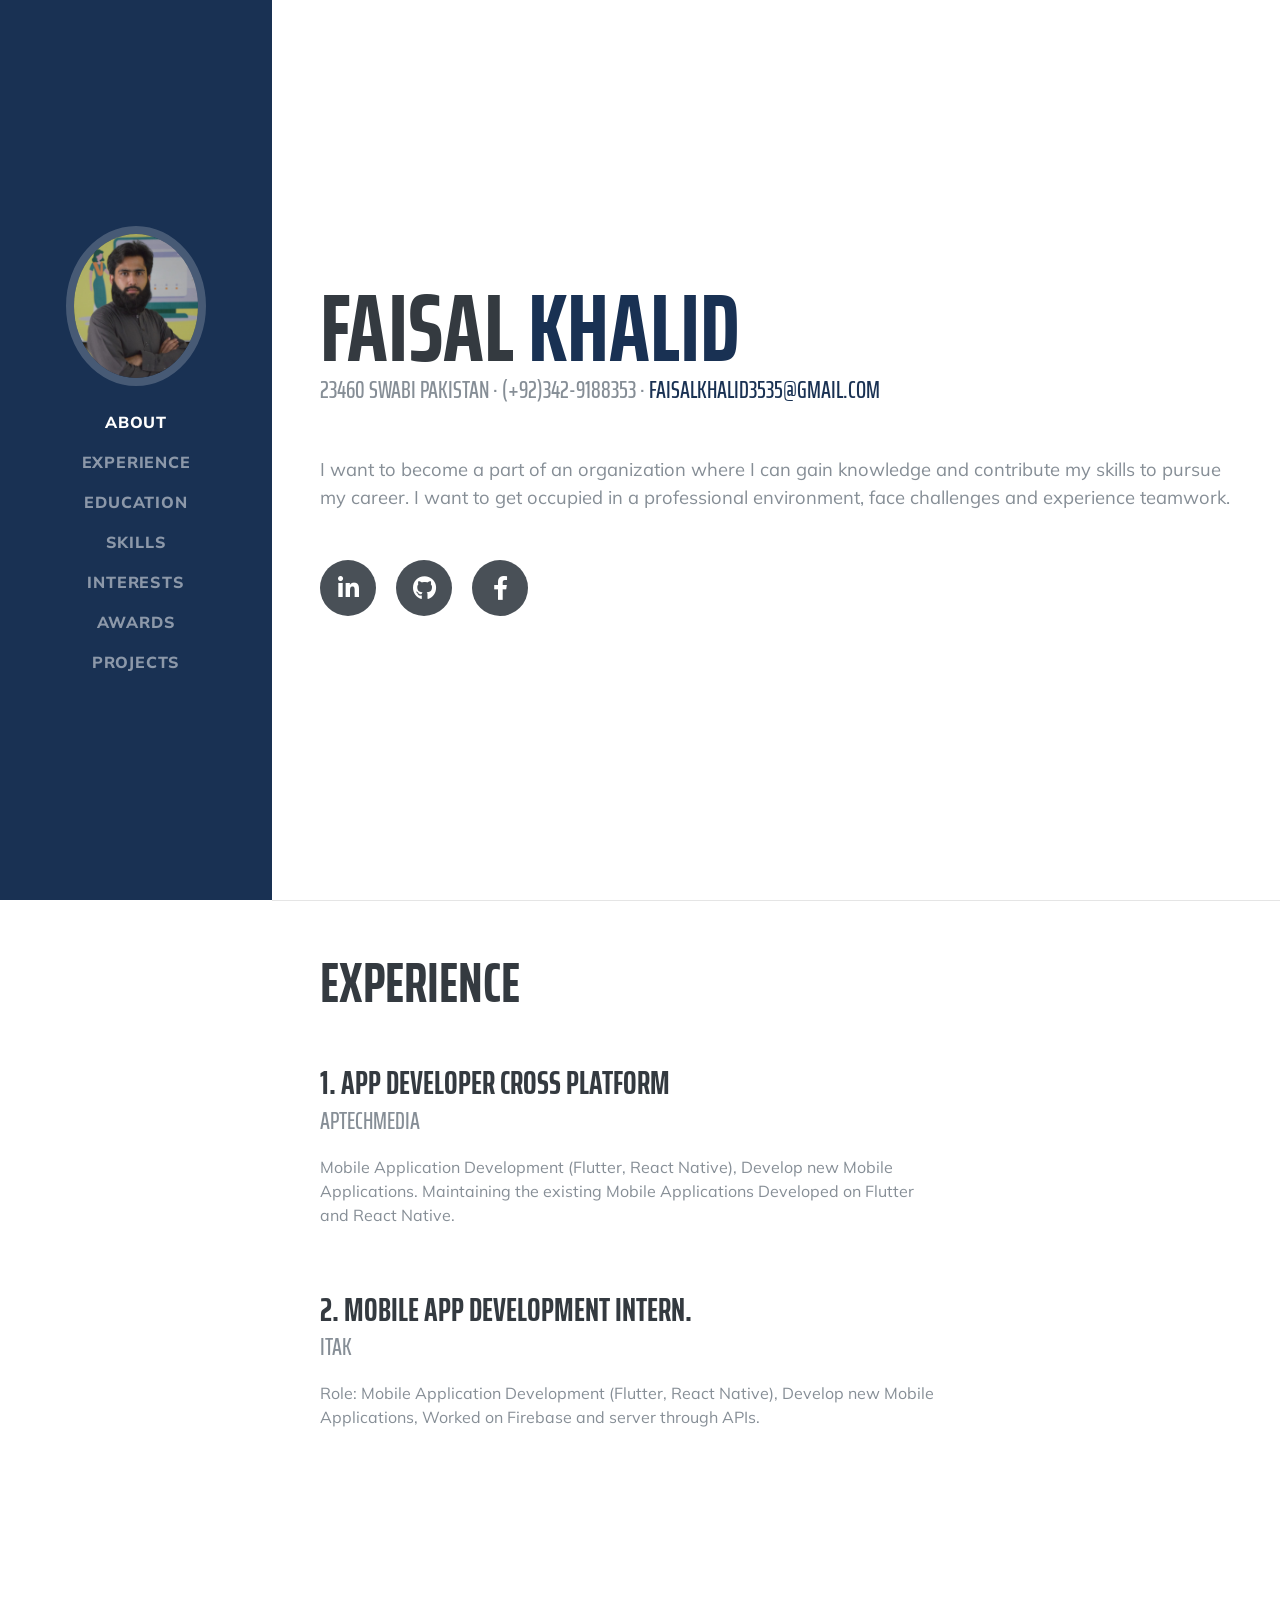
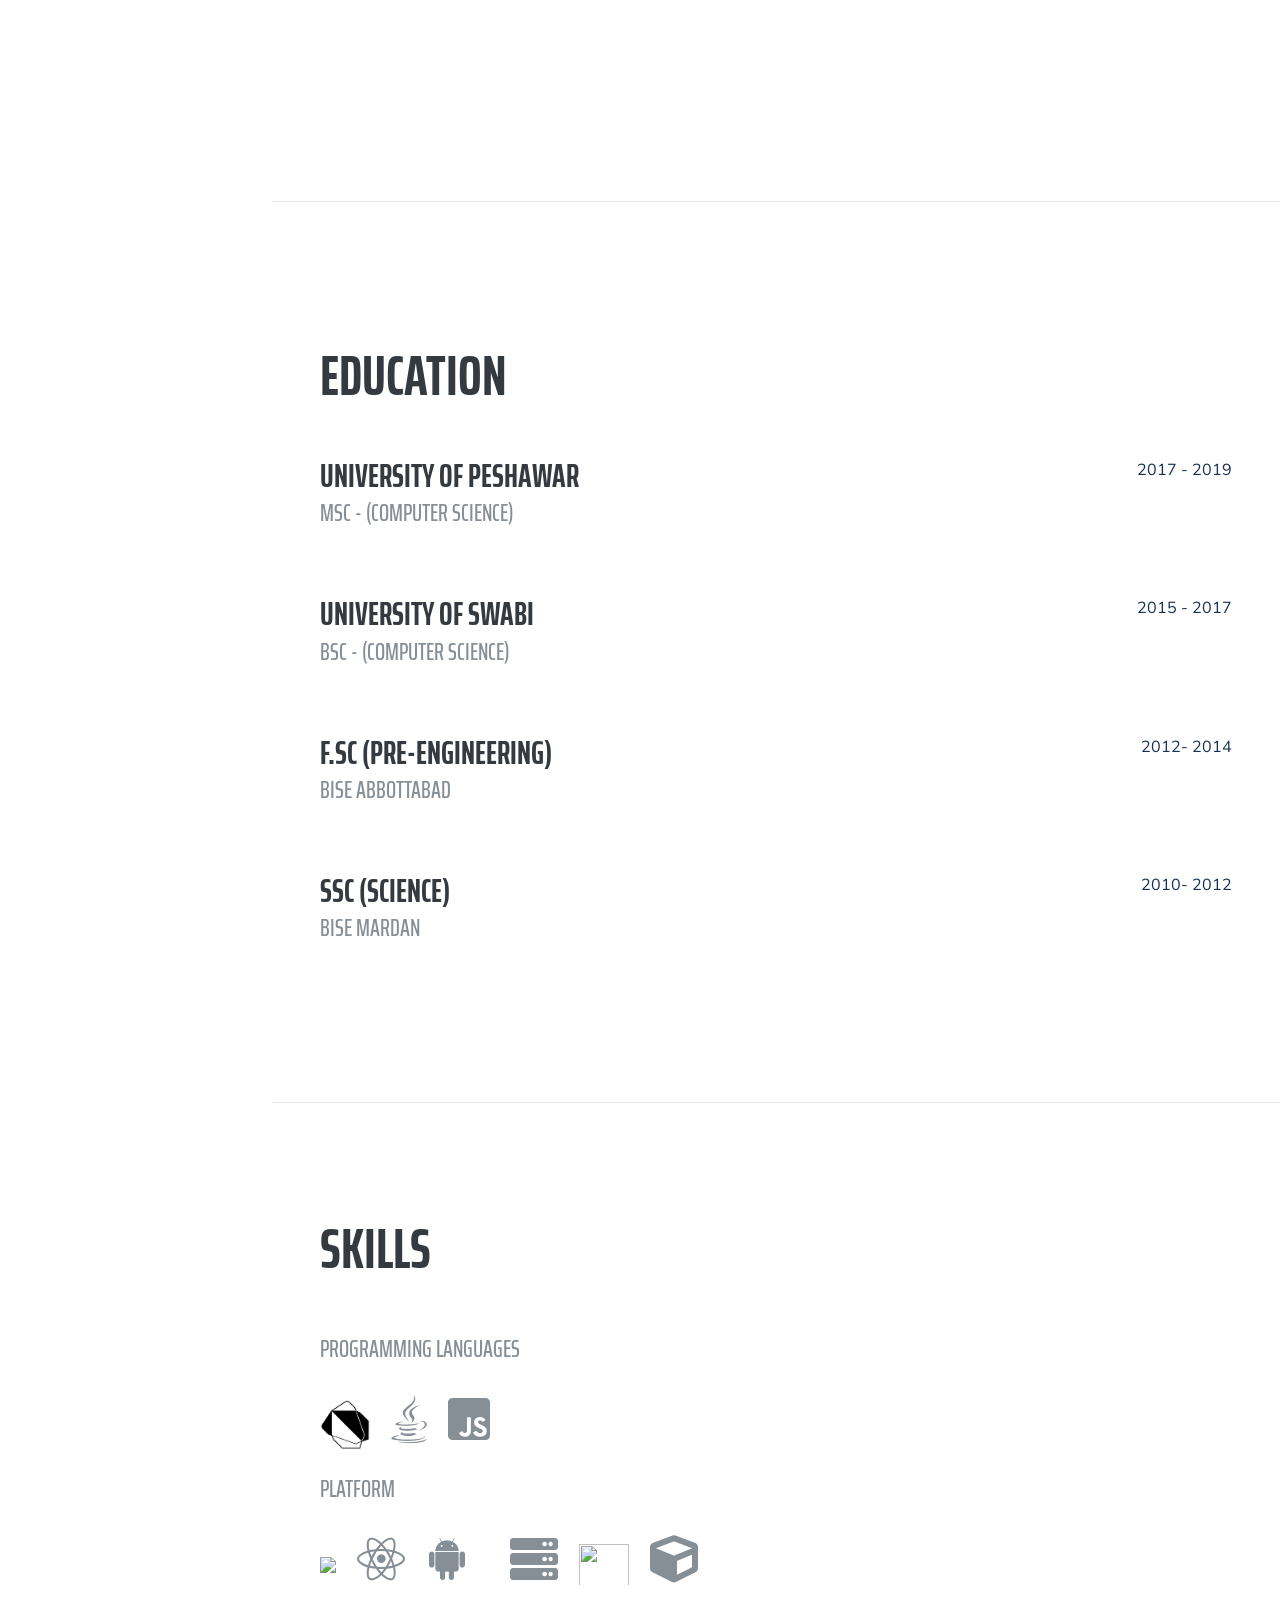
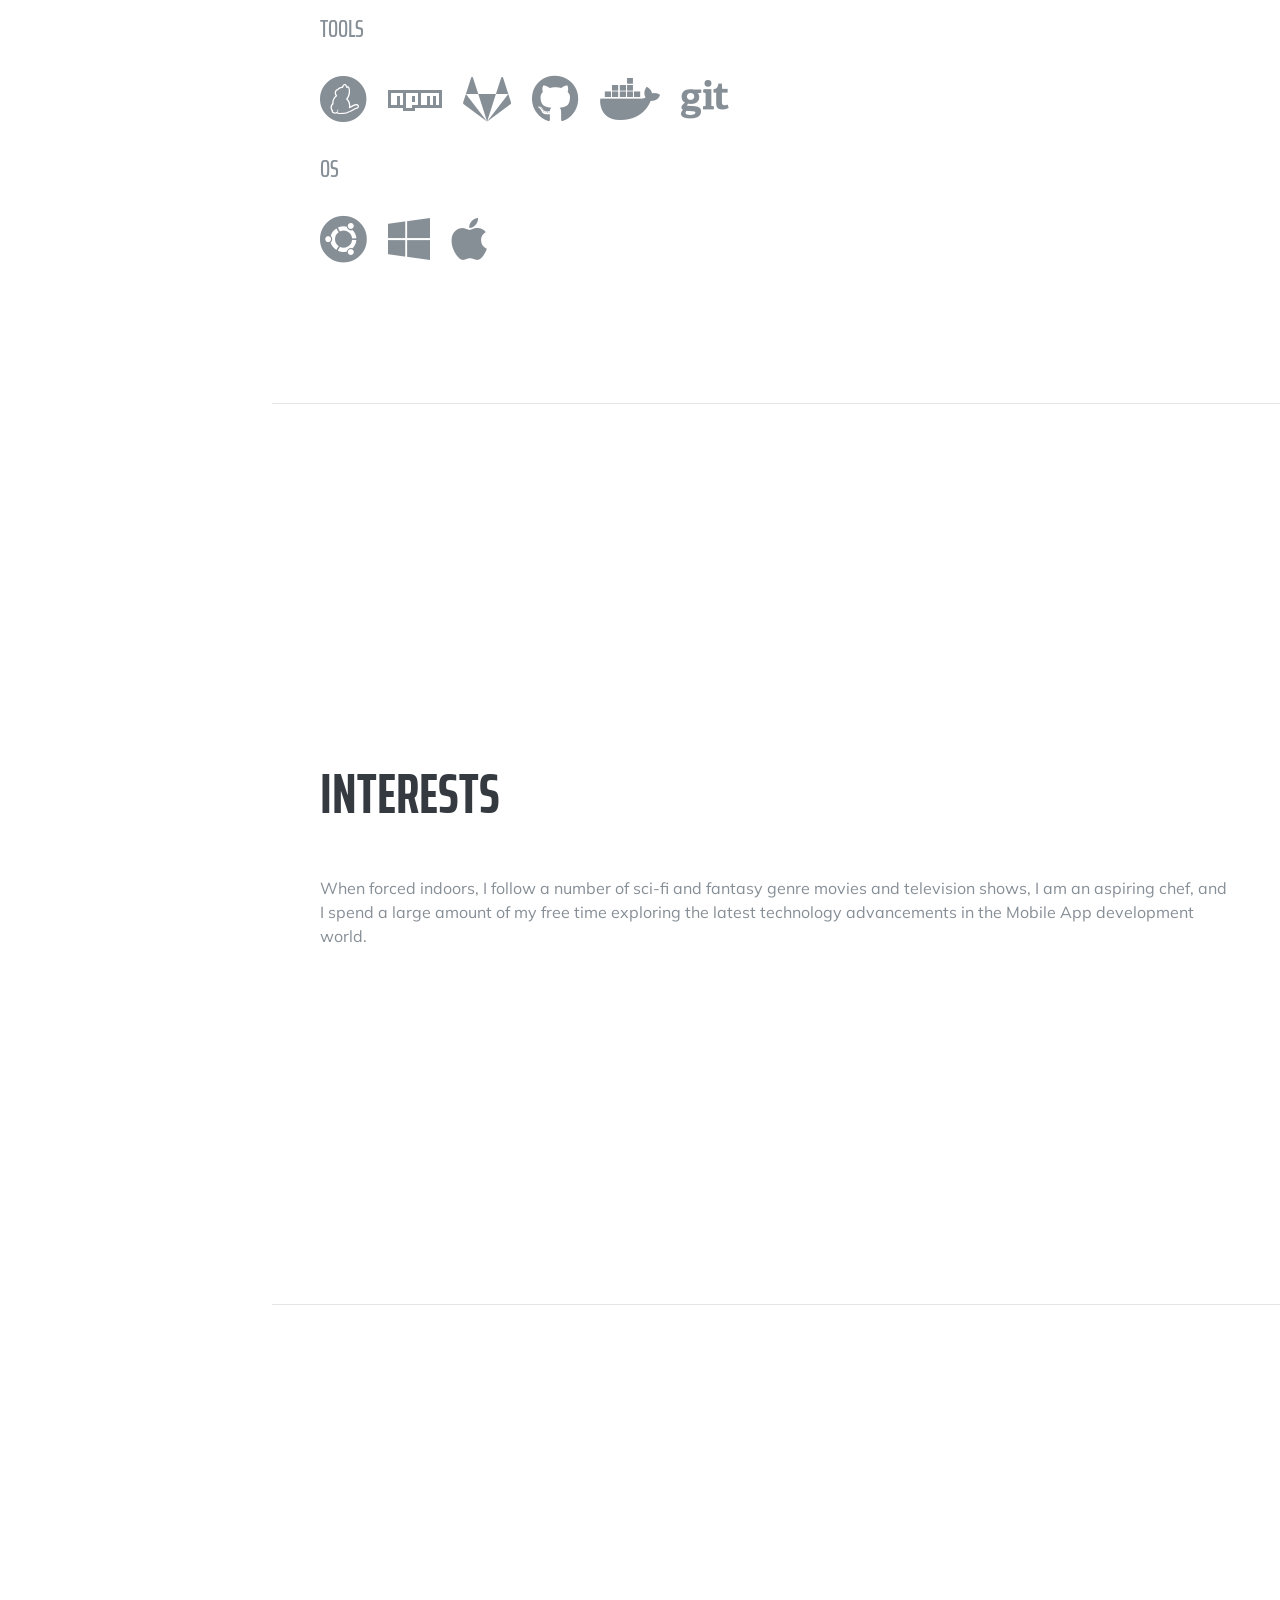
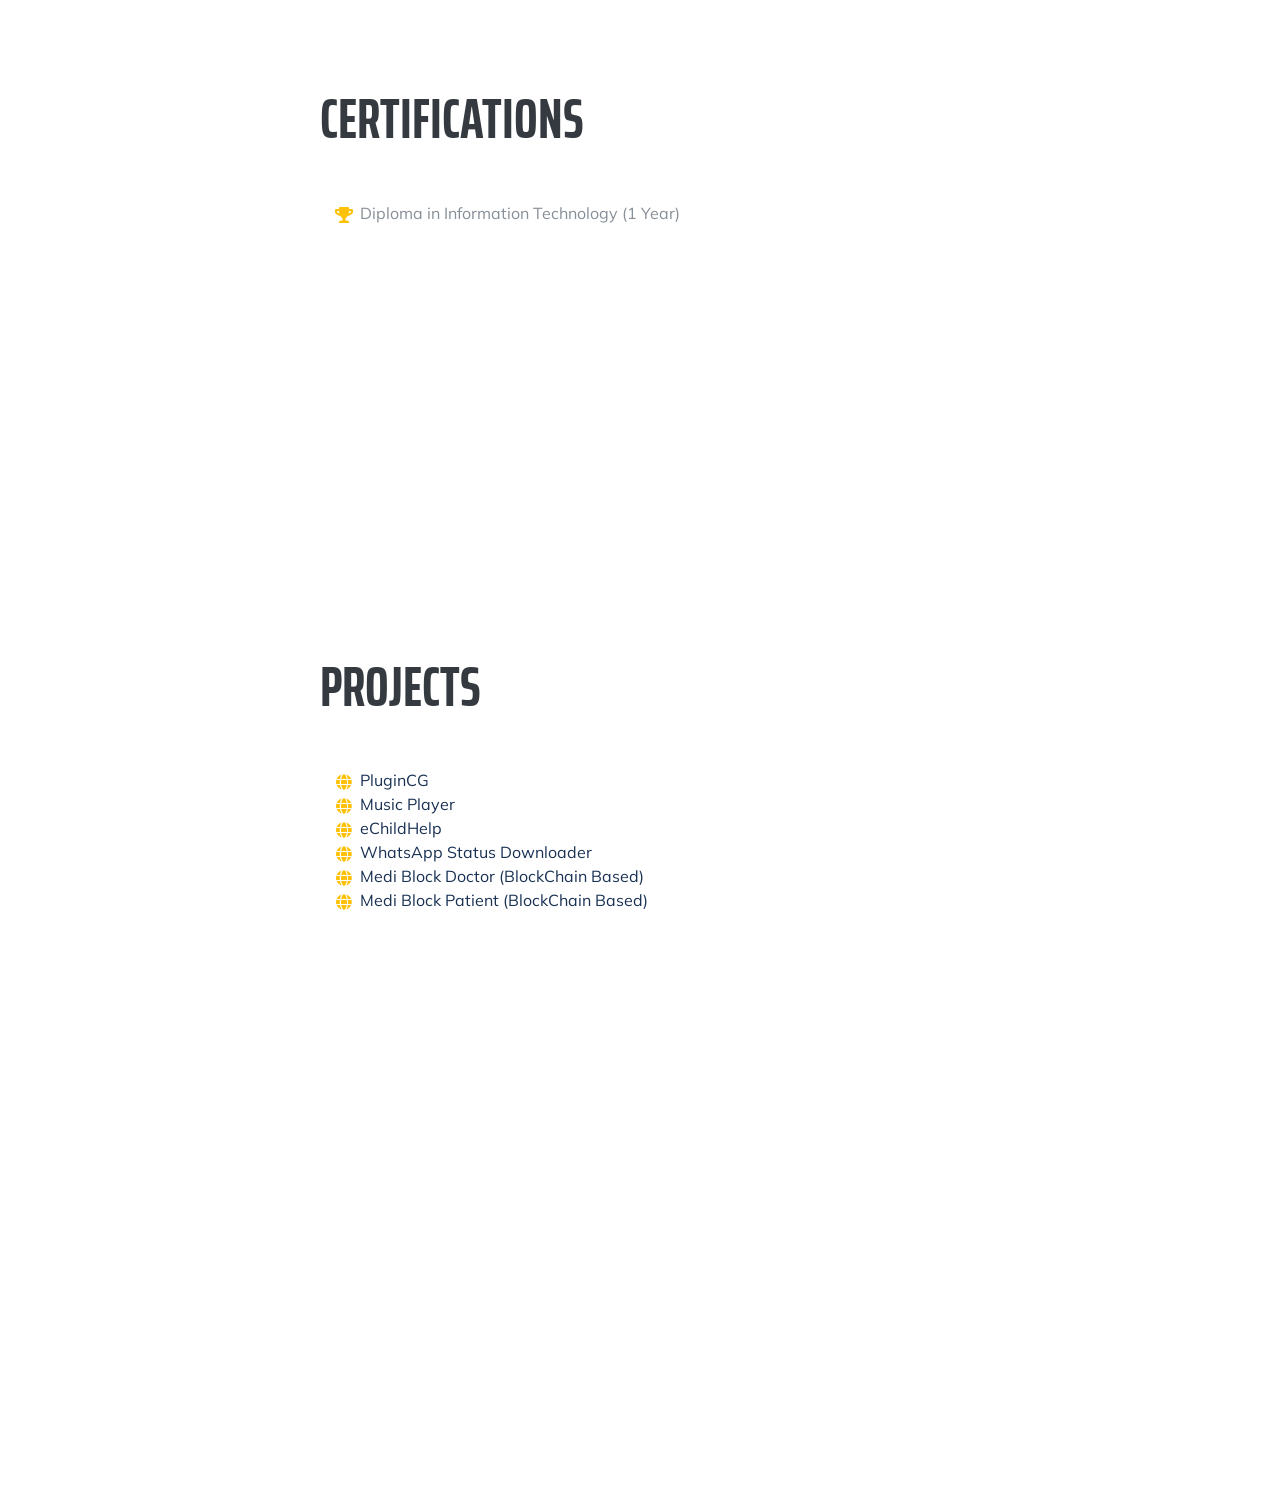
==== index.html @ dfce75ab "Update index.html" ====
<!DOCTYPE html>
<html lang="en">
  <head>
    <meta charset="utf-8" />
    <meta
      name="viewport"
      content="width=device-width, initial-scale=1, shrink-to-fit=no"
    />
    <meta name="description" content="" />
    <meta name="author" content="" />

    <title>Faisal Khalid - Resume</title>

    <!-- Bootstrap core CSS -->
    <!-- <link href="./vendor/bootstrap/css/bootstrap.min.css" rel="stylesheet"> -->
    <meta
      name="viewport"
      content="width=device-width, initial-scale=1, shrink-to-fit=no"
    />

    <!-- Bootstrap CSS -->
    <link
      rel="stylesheet"
      href="https://stackpath.bootstrapcdn.com/bootstrap/4.4.1/css/bootstrap.min.css"
      integrity="sha384-Vkoo8x4CGsO3+Hhxv8T/Q5PaXtkKtu6ug5TOeNV6gBiFeWPGFN9MuhOf23Q9Ifjh"
      crossorigin="anonymous"
    />
    <link
      rel="stylesheet"
      href="https://stackpath.bootstrapcdn.com/font-awesome/4.7.0/css/font-awesome.min.css"
      integrity="sha384-wvfXpqpZZVQGK6TAh5PVlGOfQNHSoD2xbE+QkPxCAFlNEevoEH3Sl0sibVcOQVnN"
      crossorigin="anonymous"
    />
    <!-- Custom fonts for this template -->
    <link
      href="https://fonts.googleapis.com/css?family=Saira+Extra+Condensed:500,700"
      rel="stylesheet"
    />
    <link
      href="https://fonts.googleapis.com/css?family=Muli:400,400i,800,800i"
      rel="stylesheet"
    />
    <link href="vendor/fontawesome-free/css/all.min.css" rel="stylesheet" />
    <script src="https://unpkg.com/ionicons@5.1.2/dist/ionicons.js"></script>

    <!-- Custom styles for this template -->
    <link href="./css/resume.min.css" rel="stylesheet" />
  </head>

  <body id="page-top">
    <nav
      class="navbar navbar-expand-lg navbar-dark bg-primary fixed-top"
      id="sideNav"
    >
      <a class="navbar-brand js-scroll-trigger" href="#page-top">
        <span class="d-block d-lg-none">Faisal Khalid</span>
        <span class="d-none d-lg-block">
          <img
            class="img-fluid img-profile rounded-circle mx-auto mb-2"
            src="img/profile.jpg"
            alt=""
          />
        </span>
      </a>
      <button
        class="navbar-toggler"
        type="button"
        data-toggle="collapse"
        data-target="#navbarSupportedContent"
        aria-controls="navbarSupportedContent"
        aria-expanded="false"
        aria-label="Toggle navigation"
      >
        <span class="navbar-toggler-icon"></span>
      </button>
      <div class="collapse navbar-collapse" id="navbarSupportedContent">
        <ul class="navbar-nav">
          <li class="nav-item">
            <a class="nav-link js-scroll-trigger" href="#about">About</a>
          </li>
          <li class="nav-item">
            <a class="nav-link js-scroll-trigger" href="#experience"
              >Experience</a
            >
          </li>
          <li class="nav-item">
            <a class="nav-link js-scroll-trigger" href="#education"
              >Education</a
            >
          </li>
          <li class="nav-item">
            <a class="nav-link js-scroll-trigger" href="#skills">Skills</a>
          </li>
          <li class="nav-item">
            <a class="nav-link js-scroll-trigger" href="#interests"
              >Interests</a
            >
          </li>
          <li class="nav-item">
            <a class="nav-link js-scroll-trigger" href="#awards">Awards</a>
          </li>
          <li class="nav-item">
            <a class="nav-link js-scroll-trigger" href="#projects">projects</a>
          </li>
        </ul>
      </div>
    </nav>

    <div class="container-fluid p-0">
      <section
        class="resume-section p-3 p-lg-5 d-flex align-items-center"
        id="about"
      >
        <div class="w-100">
          <h1 class="mb-0">
            Faisal
            <span class="text-primary">Khalid</span>
          </h1>
          <div class="subheading mb-5">
            23460 Swabi Pakistan · (+92)342-9188353 ·
            <a href="mailto:faisalkhalid3535@gmail.com"
              >faisalkhalid3535@gmail.com</a
            >
          </div>
          <p class="lead mb-5">
            I want to become a part of an organization where I can gain
            knowledge and contribute my skills to pursue my career. I want to
            get occupied in a professional environment, face challenges and
            experience teamwork.

            <!-- I am experienced in leveraging agile frameworks to provide a robust synopsis for high level overviews. Iterative approaches to corporate strategy foster collaborative thinking to further the overall value proposition. -->
          </p>
          <div class="social-icons">
            <a href="https://www.linkedin.com/in/faisal-khalid3535">
              <i class="fab fa-linkedin-in"></i>
            </a>
            <a href="https://github.com/primekhan555">
              <i class="fab fa-github"></i>
            </a>
            <!-- <a href="#">
            <i class="fab fa-twitter"></i>
          </a> -->
            <a href="https://www.facebook.com/PrimeKhan555">
              <i class="fab fa-facebook-f"></i>
            </a>
          </div>
        </div>
      </section>

      <hr class="m-0" />

      <section
        class="resume-section p-3 p-lg-5 d-flex justify-content-center"
        id="experience"
      >
        <div class="w-100">
          <h2 class="mb-5">Experience</h2>

          <div
            class="resume-item d-flex flex-column flex-md-row justify-content-between mb-5"
          >
            <div class="resume-content">
              <h3 class="mb-0">1. App Developer Cross Platform</h3>
              <div class="subheading mb-3">Aptechmedia</div>
              <p>
                Mobile Application Development (Flutter, React Native), Develop
                new Mobile Applications. Maintaining the existing Mobile
                Applications Developed on Flutter and React Native.
              </p>
            </div>
            <div class="resume-date text-md-right">
              <!-- <span class="text-primary">December 2011 - March 2013</span> -->
            </div>
          </div>

          <div
            class="resume-item d-flex flex-column flex-md-row justify-content-between mb-5"
          >
            <div class="resume-content">
              <h3 class="mb-0">2. Mobile App development intern.</h3>
              <div class="subheading mb-3">ITAK</div>
              <p>
                Role: Mobile Application Development (Flutter, React Native),
                Develop new Mobile Applications, Worked on Firebase and server
                through APIs.
              </p>
            </div>
            <div class="resume-date text-md-right">
              <!-- <span class="text-primary">March 2013 - Present</span> -->
            </div>
          </div>
        </div>
      </section>

      <hr class="m-0" />

      <section
        class="resume-section p-3 p-lg-5 d-flex align-items-center"
        id="education"
      >
        <div class="w-100">
          <h2 class="mb-5">Education</h2>

          <div
            class="resume-item d-flex flex-column flex-md-row justify-content-between mb-5"
          >
            <div class="resume-content">
              <h3 class="mb-0">University of Peshawar</h3>
              <div class="subheading mb-3">MSc - (computer science)</div>
              <!-- <div>Computer Science </div>
            <p>Percentage: 3.6</p> -->
            </div>
            <div class="resume-date text-md-right">
              <span class="text-primary"> 2017 - 2019</span>
            </div>
          </div>

          <div
            class="resume-item d-flex flex-column flex-md-row justify-content-between mb-5"
          >
            <div class="resume-content">
              <h3 class="mb-0">University of Swabi</h3>
              <div class="subheading mb-3">BSc - (computer science)</div>
              <!-- <div>Computer Science </div>
            <p>Percentage: 3.6</p> -->
            </div>
            <div class="resume-date text-md-right">
              <span class="text-primary"> 2015 - 2017</span>
            </div>
          </div>

          <div
            class="resume-item d-flex flex-column flex-md-row justify-content-between"
          >
            <div class="resume-content">
              <h3 class="mb-0">F.Sc (Pre-Engineering)</h3>
              <div class="subheading mb-3">BISE Abbottabad</div>
              <!-- <p>Marks: 784/1100</p> -->
            </div>
            <div class="resume-date text-md-right">
              <span class="text-primary"> 2012- 2014</span>
            </div>
          </div>
          <br /><br />
          <div
            class="resume-item d-flex flex-column flex-md-row justify-content-between"
          >
            <div class="resume-content">
              <h3 class="mb-0">SSC (Science)</h3>
              <div class="subheading mb-3">BISE Mardan</div>
              <!-- <p>Marks: 817/1050</p> -->
            </div>
            <div class="resume-date text-md-right">
              <span class="text-primary"> 2010- 2012</span>
            </div>
          </div>
        </div>
      </section>

      <hr class="m-0" />

      <section
        class="resume-section p-3 p-lg-5 d-flex align-items-center"
        id="skills"
      >
        <div class="w-100">
          <h2 class="mb-5">Skills</h2>

          <div class="subheading mb-3">Programming Languages</div>
          <ul class="list-inline dev-icons">
            <li class="list-inline-item">
              <span data-toggle="tooltip" title="dart">
                <img src="img/dart.png" height="50px" width="50px" />
              </span>
            </li>
            <li class="list-inline-item">
              <span data-toggle="tooltip" title="java">
                <i class="fab fa-java"></i>
              </span>
            </li>
            <li class="list-inline-item">
              <span data-toggle="tooltip" title="JavaScript">
                <i class="fab fa-js-square"></i>
              </span>
            </li>
            <!-- <span style="font-size:16px">  Mongodb</span> -->
          </ul>

          <div class="subheading mb-3">Platform</div>

          <ul class="list-inline dev-icons">
            <li class="list-inline-item">
              <span data-toggle="tooltip" title="flutter">
                <img
                  src="https://img.icons8.com/ios-filled/50/000000/flutter.png"
                />
              </span>
            </li>
            <li class="list-inline-item">
              <span data-toggle="tooltip" title="React Native">
                <i class="fab fa-react"></i>
              </span>
            </li>
            <li class="list-inline-item">
              <span data-toggle="tooltip" title="Android">
                <i class="fab fa-android"></i>
              </span>
            </li>
            <!-- <li class="list-inline-item">
              <span data-toggle="tooltip" title="iPhone">
                <i class="fab fa-apple"></i>
              </span>
            </li> -->
            <li class="list-inline-item">
              <span data-toggle="tooltip" title="Firebase">
                <ion-icon name="logo-firebase"></ion-icon>
              </span>
            </li>
            <li class="list-inline-item">
              <span data-toggle="tooltip" title="server">
                <i class="fas fa-server"></i>
              </span>
            </li>
            <li class="list-inline-item">
              <span data-toggle="tooltip" title="APIs">
                <img
                src="https://img.icons8.com/ios-filled/100/000000/api-settings.png"/
                width="50px" height="50px" style="padding-bottom: 5px">
              </span>
            </li>
            <li class="list-inline-item">
              <span
                data-toggle="tooltip"
                title="BLoC (Business Logic Components) state Mangement"
              >
                <i class="fas fa-cube"></i>
              </span>
            </li>

            <!--  <li class="list-inline-item">
            <i class="fa fa-database"></i>
          </li> -->

            <!-- <span style="font-size:16px">  Mongodb</span> -->
          </ul>

          <div class="subheading mb-3">Tools</div>

          <ul class="list-inline dev-icons">
            <li class="list-inline-item">
              <span data-toggle="tooltip" title="yarn">
                <i class="fab fa-yarn"></i>
              </span>
            </li>
            <li class="list-inline-item">
              <span data-toggle="tooltip" title="npm">
                <i class="fab fa-npm"></i>
              </span>
            </li>
            <li class="list-inline-item">
              <span data-toggle="tooltip" title="gitlab">
                <i class="fab fa-gitlab"></i>
              </span>
            </li>
            <li class="list-inline-item">
              <span data-toggle="tooltip" title="github">
                <i class="fab fa-github"></i>
              </span>
            </li>
            <li class="list-inline-item">
              <span data-toggle="tooltip" title="docker">
                <i class="fab fa-docker"></i>
              </span>
            </li>
            <li class="list-inline-item">
              <span data-toggle="tooltip" title="git">
                <i class="fab fa-git"></i>
              </span>
            </li>

            <!-- <span style="font-size:16px">  Mongodb</span> -->
          </ul>

          <div class="subheading mb-3">OS</div>

          <ul class="list-inline dev-icons">
            <li class="list-inline-item">
              <span data-toggle="tooltip" title="Ubuntu">
                <i class="fab fa-ubuntu"></i>
              </span>
            </li>
            <li class="list-inline-item">
              <span data-toggle="tooltip" title="windows">
                <i class="fab fa-windows"></i>
              </span>
            </li>
            <li class="list-inline-item">
              <span data-toggle="tooltip" title="MAC">
                <i class="fab fa-apple"></i>
              </span>
            </li>

            <!-- <span style="font-size:16px">  Mongodb</span> -->
          </ul>

          <!-- <div class="subheading mb-3">Workflow</div>
        <ul class="fa-ul mb-0">
          <li>
            <i class="fa-li fa fa-check"></i>
            Mobile-First, Responsive Design</li>
          <li>
            <i class="fa-li fa fa-check"></i>
            Cross Browser Testing &amp; Debugging</li>
          <li>
            <i class="fa-li fa fa-check"></i>
            Cross Functional Teams</li>
          <li>
            <i class="fa-li fa fa-check"></i>
            Agile Development &amp; Scrum</li>
        </ul> -->
        </div>
      </section>

      <hr class="m-0" />

      <section
        class="resume-section p-3 p-lg-5 d-flex align-items-center"
        id="interests"
      >
        <div class="w-100">
          <h2 class="mb-5">Interests</h2>
          <!-- <p>Apart from being a web developer, I enjoy most of my time being outdoors. In the winter, I am an avid skier and novice ice climber. During the warmer months here in Colorado, I enjoy mountain biking, free climbing, and kayaking.</p> -->
          <p class="mb-0">
            When forced indoors, I follow a number of sci-fi and fantasy genre
            movies and television shows, I am an aspiring chef, and I spend a
            large amount of my free time exploring the latest technology
            advancements in the Mobile App development world.
          </p>
        </div>
      </section>

      <hr class="m-0" />

      <section
        class="resume-section p-3 p-lg-5 d-flex align-items-center"
        id="awards"
      >
        <div class="w-100">
          <!-- <h2 class="mb-5">Awards &amp; Certifications</h2> -->
          <h2 class="mb-5">Certifications</h2>
          <ul class="fa-ul mb-0">
            <!-- <li>
            <i class="fa-li fa fa-trophy text-warning"></i>
            	Certificate Course in web development 
            (Html5, Css3, javscript, jquery, bootstrap, mysql, php)  
            at Drupak software House
            </li> -->
            <li>
              <i class="fa-li fa fa-trophy text-warning"></i>
              Diploma in Information Technology (1 Year)
            </li>
            <!-- <li>
            <i class="fa-li fa fa-trophy text-warning"></i>
            1<sup>st</sup>
            Place - University of Colorado Boulder - Emerging Tech Competition 2009</li> -->
          </ul>
        </div>
      </section>

      <section class="resume-section p-3 p-lg-5 d-flex" id="projects">
        <div class="w-100">
          <h2 class="mb-5">
            <!-- &amp;  -->

            Projects
          </h2>
          <ul class="fa-ul mb-0">
            <li>
              <i class="fa-li fa fa-globe text-warning"></i>
              <a
                target="_blank"
                href=" https://github.com/primekhan555/pluginCG"
              >
                PluginCG
              </a>
            </li>

            <li>
              <i class="fa-li fa fa-globe text-warning"></i>
              <a
                target="_blank"
                href="https://github.com/primekhan555/MusicPlayer"
              >
                Music Player
              </a>
            </li>

            <li>
              <i class="fa-li fa fa-globe text-warning"></i>
              <a
                target="_blank"
                href=" https://github.com/primekhan555/eChildHelp"
              >
                eChildHelp
              </a>
            </li>

            <li>
              <i class="fa-li fa fa-globe text-warning"></i>
              <a
                target="_blank"
                href="https://github.com/primekhan555/WhatsAppStatusDownloader"
              >
                WhatsApp Status Downloader
              </a>
            </li>

            <li>
              <i class="fa-li fa fa-globe text-warning"></i>
              <a
                target="_blank"
                href="https://github.com/primekhan555/MediBlock_D"
              >
                Medi Block Doctor (BlockChain Based)
              </a>
            </li>

            <li>
              <i class="fa-li fa fa-globe text-warning"></i>
              <a
                target="_blank"
                href="https://github.com/primekhan555/react-native-project"
              >
                Medi Block Patient (BlockChain Based)
              </a>
            </li>

            <!-- <li>
            <i class="fa-li fa fa-trophy text-warning"></i>
            1<sup>st</sup>
            Place - University of Colorado Boulder - Emerging Tech Competition 2009</li> -->
          </ul>
        </div>
      </section>
    </div>
    <script
      src="https://code.jquery.com/jquery-3.4.1.slim.min.js"
      integrity="sha384-J6qa4849blE2+poT4WnyKhv5vZF5SrPo0iEjwBvKU7imGFAV0wwj1yYfoRSJoZ+n"
      crossorigin="anonymous"
    ></script>
    <script
      src="https://cdn.jsdelivr.net/npm/popper.js@1.16.0/dist/umd/popper.min.js"
      integrity="sha384-Q6E9RHvbIyZFJoft+2mJbHaEWldlvI9IOYy5n3zV9zzTtmI3UksdQRVvoxMfooAo"
      crossorigin="anonymous"
    ></script>
    <script
      src="https://stackpath.bootstrapcdn.com/bootstrap/4.4.1/js/bootstrap.min.js"
      integrity="sha384-wfSDF2E50Y2D1uUdj0O3uMBJnjuUD4Ih7YwaYd1iqfktj0Uod8GCExl3Og8ifwB6"
      crossorigin="anonymous"
    ></script>
    <!-- Bootstrap core JavaScript -->
    <script src="./vendor/jquery/jquery.min.js"></script>
    <script src="./vendor/bootstrap/js/bootstrap.bundle.min.js"></script>

    <!-- Plugin JavaScript -->
    <script src="./vendor/jquery-easing/jquery.easing.min.js"></script>

    <!-- Custom scripts for this template -->
    <script src="./js/resume.min.js"></script>
  </body>
</html>
---- css/resume.min.css ----
/*!
 * Start Bootstrap - Resume v5.0.8 (https://startbootstrap.com/template-overviews/resume)
 * Copyright 2013-2019 Start Bootstrap
 * Licensed under MIT (https://github.com/BlackrockDigital/startbootstrap-resume/blob/master/LICENSE)
 */body{font-family:Muli,-apple-system,BlinkMacSystemFont,'Segoe UI',Roboto,'Helvetica Neue',Arial,sans-serif,'Apple Color Emoji','Segoe UI Emoji','Segoe UI Symbol','Noto Color Emoji';padding-top:54px;color:#868e96}@media (min-width:992px){body{padding-top:0;padding-left:17rem}}h1,h2,h3,h4,h5,h6{font-family:'Saira Extra Condensed',-apple-system,BlinkMacSystemFont,'Segoe UI',Roboto,'Helvetica Neue',Arial,sans-serif,'Apple Color Emoji','Segoe UI Emoji','Segoe UI Symbol','Noto Color Emoji';font-weight:700;text-transform:uppercase;color:#343a40}h1{font-size:6rem;line-height:5.5rem}h2{font-size:3.5rem}h3{font-size:2rem}p.lead{font-size:1.15rem;font-weight:400}.subheading{text-transform:uppercase;font-weight:500;font-family:'Saira Extra Condensed',-apple-system,BlinkMacSystemFont,'Segoe UI',Roboto,'Helvetica Neue',Arial,sans-serif,'Apple Color Emoji','Segoe UI Emoji','Segoe UI Symbol','Noto Color Emoji';font-size:1.5rem}.social-icons a{display:inline-block;height:3.5rem;width:3.5rem;background-color:#495057;color:#fff!important;border-radius:100%;text-align:center;font-size:1.5rem;line-height:3.5rem;margin-right:1rem}.social-icons a:last-child{margin-right:0}.social-icons a:hover{background-color:#193153}.dev-icons{font-size:3rem}.dev-icons .list-inline-item i:hover{color:#193153}#sideNav .navbar-nav .nav-item .nav-link{font-weight:800;letter-spacing:.05rem;text-transform:uppercase}#sideNav .navbar-toggler:focus{outline-color:#d48a6e}@media (min-width:992px){#sideNav{text-align:center;position:fixed;top:0;left:0;display:flex;flex-direction:column;width:17rem;height:100vh}#sideNav .navbar-brand{display:flex;margin:auto auto 0;padding:.5rem}#sideNav .navbar-brand .img-profile{max-width:10rem;max-height:10rem;border:.5rem solid rgba(255,255,255,.2)}#sideNav .navbar-collapse{display:flex;align-items:flex-start;flex-grow:0;width:100%;margin-bottom:auto}#sideNav .navbar-collapse .navbar-nav{flex-direction:column;width:100%}#sideNav .navbar-collapse .navbar-nav .nav-item{display:block}#sideNav .navbar-collapse .navbar-nav .nav-item .nav-link{display:block}}section.resume-section{padding-top:5rem!important;padding-bottom:5rem!important;max-width:75rem}section.resume-section .resume-item .resume-date{min-width:none}@media (min-width:768px){section.resume-section{min-height:100vh}section.resume-section .resume-item .resume-date{min-width:18rem}}@media (min-width:992px){section.resume-section{padding-top:3rem!important;padding-bottom:3rem!important}}.bg-primary{background-color:#193153!important}.text-primary{color:#193153!important}a{color:#193153}a:active,a:focus,a:hover{color:#824027}
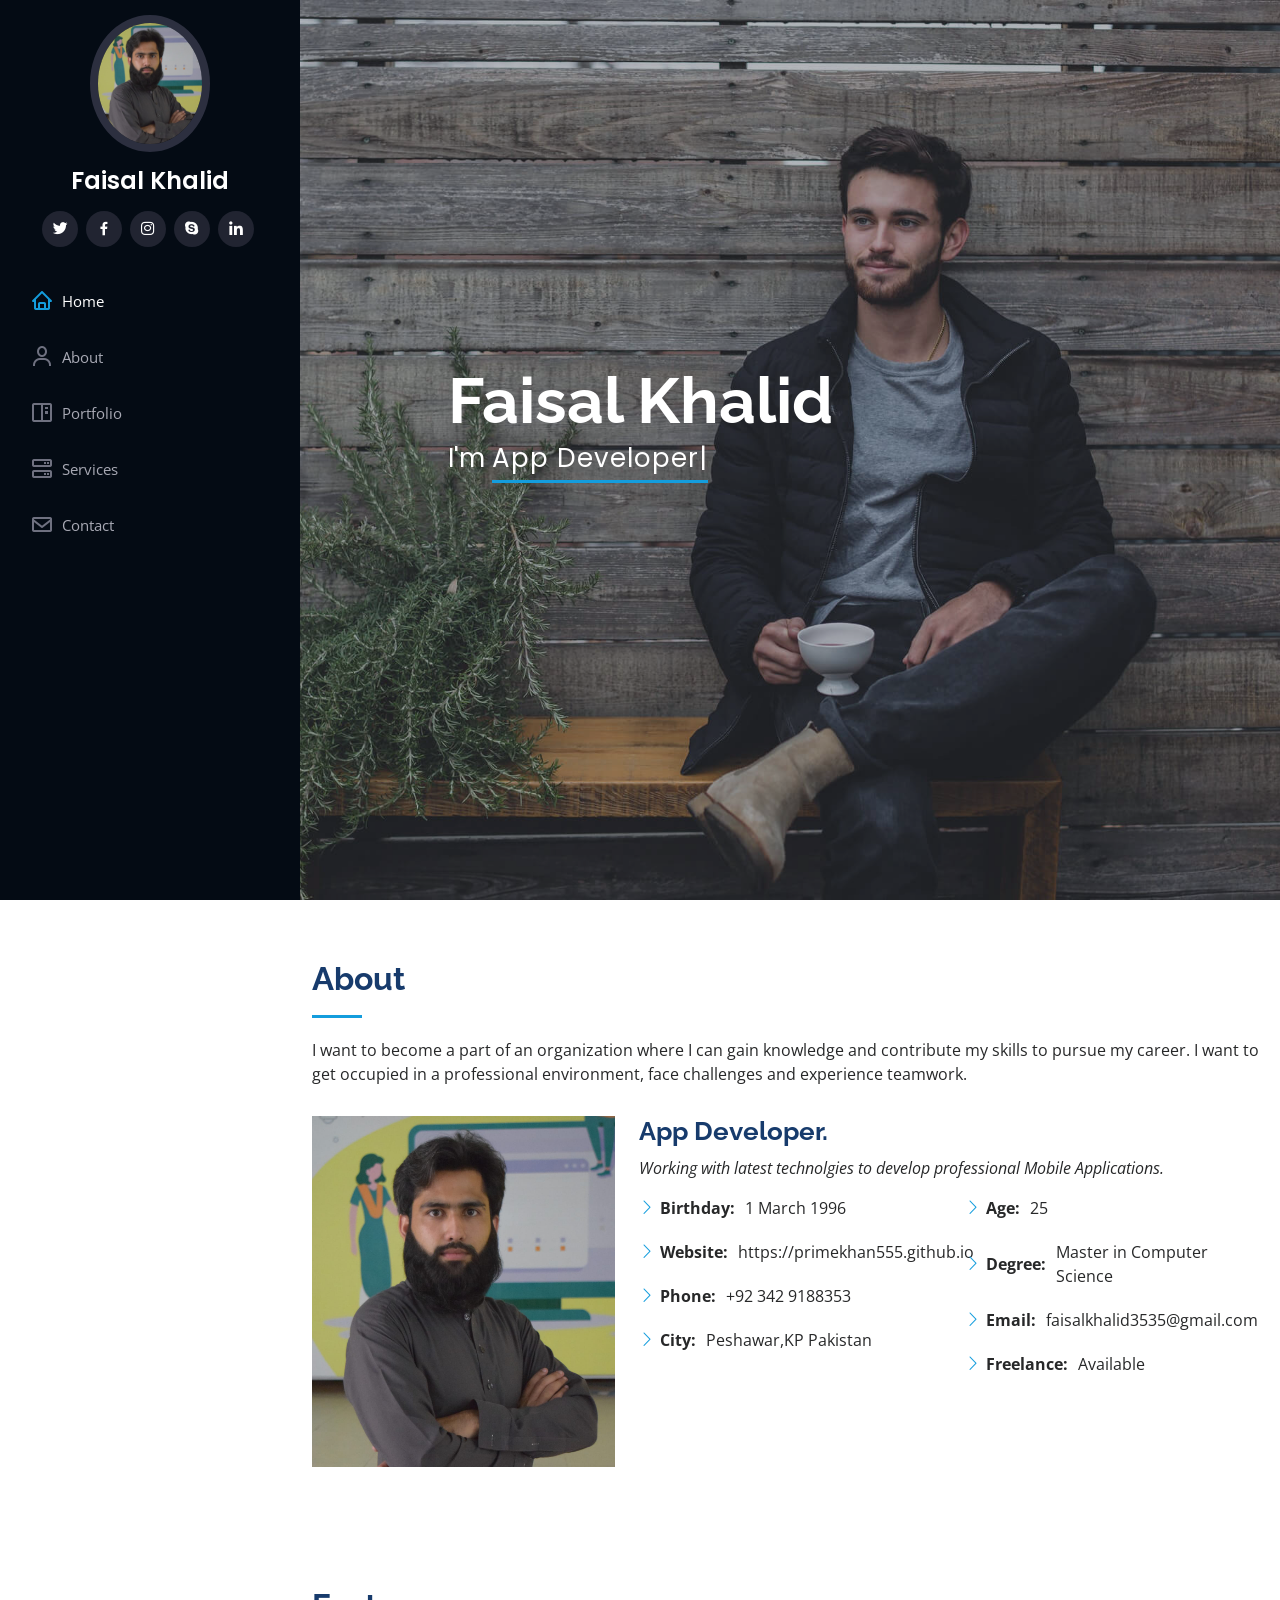
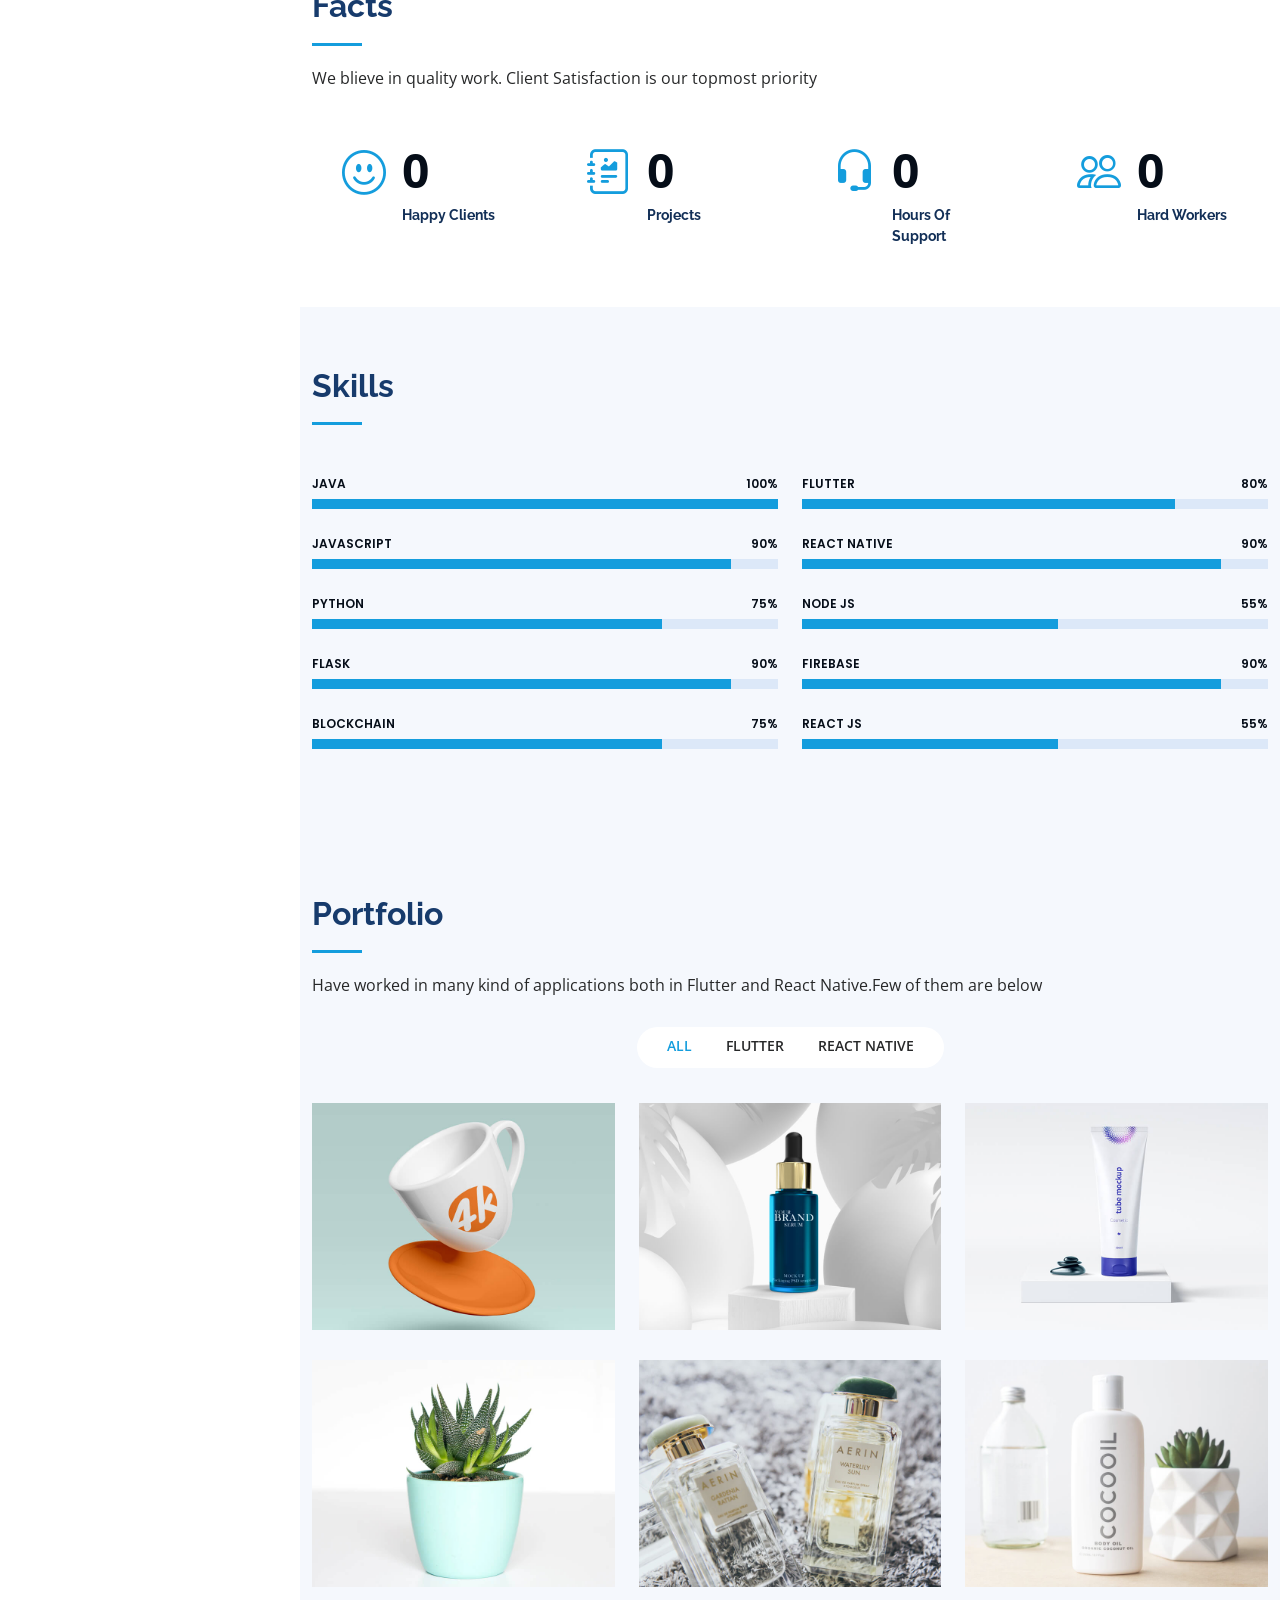
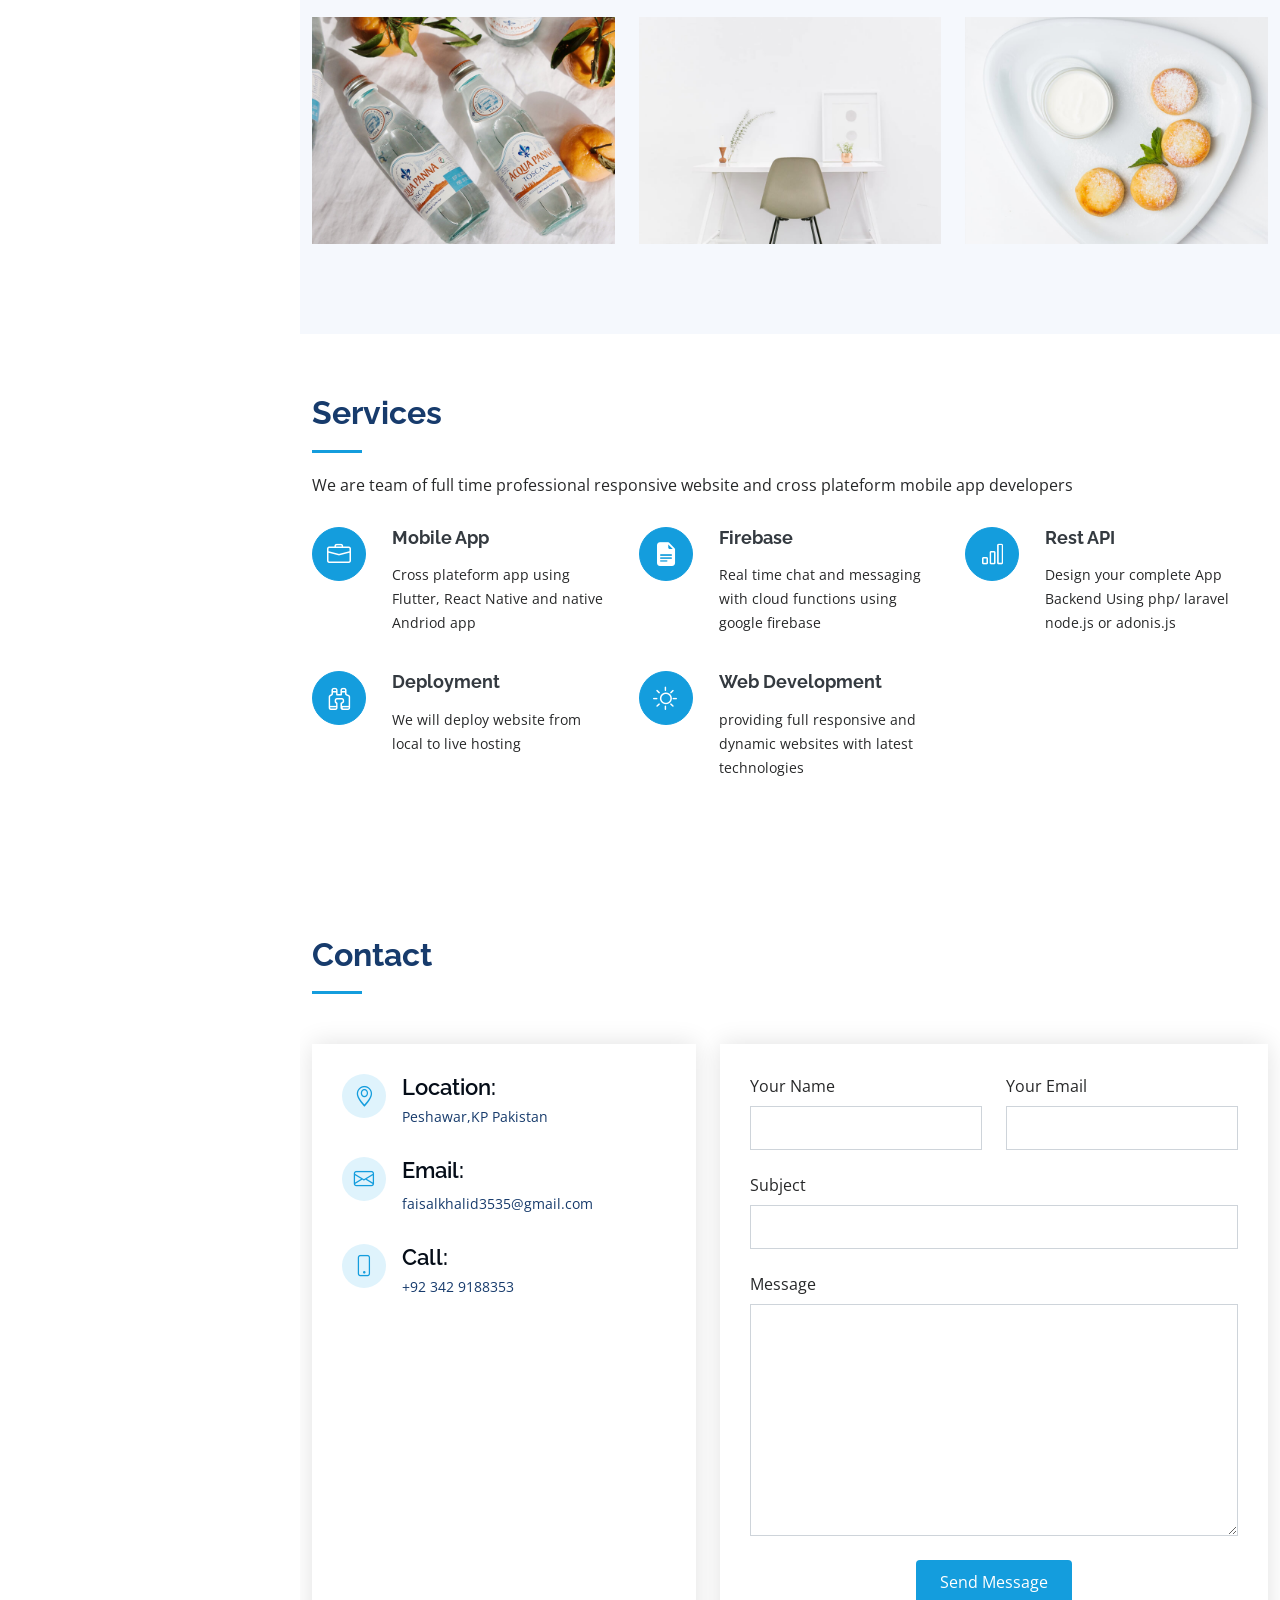
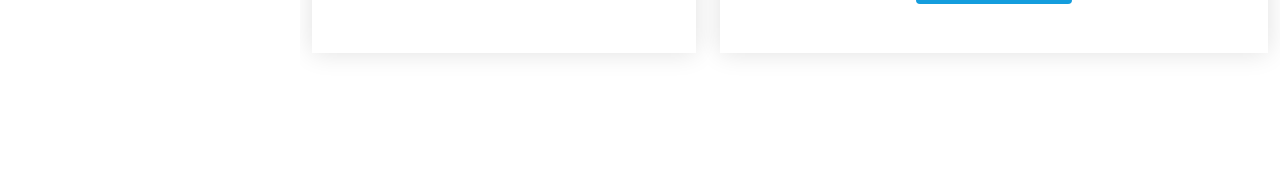
==== commit 90152137: "my portfolio" ====
--- a/index.html
+++ b/index.html
@@ -1,571 +1,686 @@
 <!DOCTYPE html>
 <html lang="en">
-  <head>
-    <meta charset="utf-8" />
-    <meta
-      name="viewport"
-      content="width=device-width, initial-scale=1, shrink-to-fit=no"
-    />
-    <meta name="description" content="" />
-    <meta name="author" content="" />
-
-    <title>Faisal Khalid - Resume</title>
-
-    <!-- Bootstrap core CSS -->
-    <!-- <link href="./vendor/bootstrap/css/bootstrap.min.css" rel="stylesheet"> -->
-    <meta
-      name="viewport"
-      content="width=device-width, initial-scale=1, shrink-to-fit=no"
-    />
-
-    <!-- Bootstrap CSS -->
-    <link
-      rel="stylesheet"
-      href="https://stackpath.bootstrapcdn.com/bootstrap/4.4.1/css/bootstrap.min.css"
-      integrity="sha384-Vkoo8x4CGsO3+Hhxv8T/Q5PaXtkKtu6ug5TOeNV6gBiFeWPGFN9MuhOf23Q9Ifjh"
-      crossorigin="anonymous"
-    />
-    <link
-      rel="stylesheet"
-      href="https://stackpath.bootstrapcdn.com/font-awesome/4.7.0/css/font-awesome.min.css"
-      integrity="sha384-wvfXpqpZZVQGK6TAh5PVlGOfQNHSoD2xbE+QkPxCAFlNEevoEH3Sl0sibVcOQVnN"
-      crossorigin="anonymous"
-    />
-    <!-- Custom fonts for this template -->
-    <link
-      href="https://fonts.googleapis.com/css?family=Saira+Extra+Condensed:500,700"
-      rel="stylesheet"
-    />
-    <link
-      href="https://fonts.googleapis.com/css?family=Muli:400,400i,800,800i"
-      rel="stylesheet"
-    />
-    <link href="vendor/fontawesome-free/css/all.min.css" rel="stylesheet" />
-    <script src="https://unpkg.com/ionicons@5.1.2/dist/ionicons.js"></script>
-
-    <!-- Custom styles for this template -->
-    <link href="./css/resume.min.css" rel="stylesheet" />
-  </head>
-
-  <body id="page-top">
-    <nav
-      class="navbar navbar-expand-lg navbar-dark bg-primary fixed-top"
-      id="sideNav"
-    >
-      <a class="navbar-brand js-scroll-trigger" href="#page-top">
-        <span class="d-block d-lg-none">Faisal Khalid</span>
-        <span class="d-none d-lg-block">
-          <img
-            class="img-fluid img-profile rounded-circle mx-auto mb-2"
-            src="img/profile.jpg"
-            alt=""
-          />
-        </span>
-      </a>
-      <button
-        class="navbar-toggler"
-        type="button"
-        data-toggle="collapse"
-        data-target="#navbarSupportedContent"
-        aria-controls="navbarSupportedContent"
-        aria-expanded="false"
-        aria-label="Toggle navigation"
-      >
-        <span class="navbar-toggler-icon"></span>
-      </button>
-      <div class="collapse navbar-collapse" id="navbarSupportedContent">
-        <ul class="navbar-nav">
-          <li class="nav-item">
-            <a class="nav-link js-scroll-trigger" href="#about">About</a>
-          </li>
-          <li class="nav-item">
-            <a class="nav-link js-scroll-trigger" href="#experience"
-              >Experience</a
-            >
-          </li>
-          <li class="nav-item">
-            <a class="nav-link js-scroll-trigger" href="#education"
-              >Education</a
-            >
-          </li>
-          <li class="nav-item">
-            <a class="nav-link js-scroll-trigger" href="#skills">Skills</a>
-          </li>
-          <li class="nav-item">
-            <a class="nav-link js-scroll-trigger" href="#interests"
-              >Interests</a
-            >
-          </li>
-          <li class="nav-item">
-            <a class="nav-link js-scroll-trigger" href="#awards">Awards</a>
-          </li>
-          <li class="nav-item">
-            <a class="nav-link js-scroll-trigger" href="#projects">projects</a>
-          </li>
+
+<head>
+  <meta charset="utf-8">
+  <meta content="width=device-width, initial-scale=1.0" name="viewport">
+
+  <title>Faisal Khalid</title>
+  <meta content="" name="description">
+  <meta content="" name="keywords">
+
+  <!-- Favicons -->
+  <link href="assets/img/favicon.png" rel="icon">
+  <link href="assets/img/apple-touch-icon.png" rel="apple-touch-icon">
+
+  <!-- Google Fonts -->
+  <link href="https://fonts.googleapis.com/css?family=Open+Sans:300,300i,400,400i,600,600i,700,700i|Raleway:300,300i,400,400i,500,500i,600,600i,700,700i|Poppins:300,300i,400,400i,500,500i,600,600i,700,700i" rel="stylesheet">
+
+  <!-- Vendor CSS Files -->
+  <link href="assets/vendor/aos/aos.css" rel="stylesheet">
+  <link href="assets/vendor/bootstrap/css/bootstrap.min.css" rel="stylesheet">
+  <link href="assets/vendor/bootstrap-icons/bootstrap-icons.css" rel="stylesheet">
+  <link href="assets/vendor/boxicons/css/boxicons.min.css" rel="stylesheet">
+  <link href="assets/vendor/glightbox/css/glightbox.min.css" rel="stylesheet">
+  <link href="assets/vendor/swiper/swiper-bundle.min.css" rel="stylesheet">
+
+  <!-- Template Main CSS File -->
+  <link href="assets/css/style.css" rel="stylesheet">
+
+  <!-- =======================================================
+  * Template Name: iPortfolio - v3.3.0
+  * Template URL: https://bootstrapmade.com/iportfolio-bootstrap-portfolio-websites-template/
+  * Author: BootstrapMade.com
+  * License: https://bootstrapmade.com/license/
+  ======================================================== -->
+</head>
+
+<body>
+
+  <!-- ======= Mobile nav toggle button ======= -->
+  <i class="bi bi-list mobile-nav-toggle d-xl-none"></i>
+
+  <!-- ======= Header ======= -->
+  <header id="header">
+    <div class="d-flex flex-column">
+
+      <div class="profile">
+        <img src="assets/img/profile-img.jpg" alt="" class="img-fluid rounded-circle">
+        <h1 class="text-light"><a href="index.html">Faisal Khalid</a></h1>
+        <div class="social-links mt-3 text-center">
+          <a href="https://twitter.com/?lang=en" class="twitter"><i class="bx bxl-twitter"></i></a>
+          <a href="https://www.facebook.com/PrimeKhan555" class="facebook"><i class="bx bxl-facebook"></i></a>
+          <a href="#" class="instagram"><i class="bx bxl-instagram"></i></a>
+          <a href="#" class="google-plus"><i class="bx bxl-skype"></i></a>
+          <a href="https://www.linkedin.com/in/faisal-khalid3535" class="linkedin"><i class="bx bxl-linkedin"></i></a>
+        </div>
+      </div>
+
+      <nav id="navbar" class="nav-menu navbar">
+        <ul>
+          <li><a href="#hero" class="nav-link scrollto active"><i class="bx bx-home"></i> <span>Home</span></a></li>
+          <li><a href="#about" class="nav-link scrollto"><i class="bx bx-user"></i> <span>About</span></a></li>
+          <!-- <li><a href="#resume" class="nav-link scrollto"><i class="bx bx-file-blank"></i> <span>Resume</span></a></li> -->
+          <li><a href="#portfolio" class="nav-link scrollto"><i class="bx bx-book-content"></i> <span>Portfolio</span></a></li>
+          <li><a href="#services" class="nav-link scrollto"><i class="bx bx-server"></i> <span>Services</span></a></li>
+          <li><a href="#contact" class="nav-link scrollto"><i class="bx bx-envelope"></i> <span>Contact</span></a></li>
         </ul>
-      </div>
-    </nav>
-
-    <div class="container-fluid p-0">
-      <section
-        class="resume-section p-3 p-lg-5 d-flex align-items-center"
-        id="about"
-      >
-        <div class="w-100">
-          <h1 class="mb-0">
-            Faisal
-            <span class="text-primary">Khalid</span>
-          </h1>
-          <div class="subheading mb-5">
-            23460 Swabi Pakistan · (+92)342-9188353 ·
-            <a href="mailto:faisalkhalid3535@gmail.com"
-              >faisalkhalid3535@gmail.com</a
-            >
-          </div>
-          <p class="lead mb-5">
-            I want to become a part of an organization where I can gain
-            knowledge and contribute my skills to pursue my career. I want to
-            get occupied in a professional environment, face challenges and
-            experience teamwork.
-
-            <!-- I am experienced in leveraging agile frameworks to provide a robust synopsis for high level overviews. Iterative approaches to corporate strategy foster collaborative thinking to further the overall value proposition. -->
-          </p>
-          <div class="social-icons">
-            <a href="https://www.linkedin.com/in/faisal-khalid3535">
-              <i class="fab fa-linkedin-in"></i>
-            </a>
-            <a href="https://github.com/primekhan555">
-              <i class="fab fa-github"></i>
-            </a>
-            <!-- <a href="#">
-            <i class="fab fa-twitter"></i>
-          </a> -->
-            <a href="https://www.facebook.com/PrimeKhan555">
-              <i class="fab fa-facebook-f"></i>
-            </a>
-          </div>
-        </div>
-      </section>
-
-      <hr class="m-0" />
-
-      <section
-        class="resume-section p-3 p-lg-5 d-flex justify-content-center"
-        id="experience"
-      >
-        <div class="w-100">
-          <h2 class="mb-5">Experience</h2>
-
-          <div
-            class="resume-item d-flex flex-column flex-md-row justify-content-between mb-5"
-          >
-            <div class="resume-content">
-              <h3 class="mb-0">1. App Developer Cross Platform</h3>
-              <div class="subheading mb-3">Aptechmedia</div>
-              <p>
-                Mobile Application Development (Flutter, React Native), Develop
-                new Mobile Applications. Maintaining the existing Mobile
-                Applications Developed on Flutter and React Native.
-              </p>
-            </div>
-            <div class="resume-date text-md-right">
-              <!-- <span class="text-primary">December 2011 - March 2013</span> -->
-            </div>
-          </div>
-
-          <div
-            class="resume-item d-flex flex-column flex-md-row justify-content-between mb-5"
-          >
-            <div class="resume-content">
-              <h3 class="mb-0">2. Mobile App development intern.</h3>
-              <div class="subheading mb-3">ITAK</div>
-              <p>
-                Role: Mobile Application Development (Flutter, React Native),
-                Develop new Mobile Applications, Worked on Firebase and server
-                through APIs.
-              </p>
-            </div>
-            <div class="resume-date text-md-right">
-              <!-- <span class="text-primary">March 2013 - Present</span> -->
-            </div>
-          </div>
-        </div>
-      </section>
-
-      <hr class="m-0" />
-
-      <section
-        class="resume-section p-3 p-lg-5 d-flex align-items-center"
-        id="education"
-      >
-        <div class="w-100">
-          <h2 class="mb-5">Education</h2>
-
-          <div
-            class="resume-item d-flex flex-column flex-md-row justify-content-between mb-5"
-          >
-            <div class="resume-content">
-              <h3 class="mb-0">University of Peshawar</h3>
-              <div class="subheading mb-3">MSc - (computer science)</div>
-              <!-- <div>Computer Science </div>
-            <p>Percentage: 3.6</p> -->
-            </div>
-            <div class="resume-date text-md-right">
-              <span class="text-primary"> 2017 - 2019</span>
-            </div>
-          </div>
-
-          <div
-            class="resume-item d-flex flex-column flex-md-row justify-content-between mb-5"
-          >
-            <div class="resume-content">
-              <h3 class="mb-0">University of Swabi</h3>
-              <div class="subheading mb-3">BSc - (computer science)</div>
-              <!-- <div>Computer Science </div>
-            <p>Percentage: 3.6</p> -->
-            </div>
-            <div class="resume-date text-md-right">
-              <span class="text-primary"> 2015 - 2017</span>
-            </div>
-          </div>
-
-          <div
-            class="resume-item d-flex flex-column flex-md-row justify-content-between"
-          >
-            <div class="resume-content">
-              <h3 class="mb-0">F.Sc (Pre-Engineering)</h3>
-              <div class="subheading mb-3">BISE Abbottabad</div>
-              <!-- <p>Marks: 784/1100</p> -->
-            </div>
-            <div class="resume-date text-md-right">
-              <span class="text-primary"> 2012- 2014</span>
-            </div>
-          </div>
-          <br /><br />
-          <div
-            class="resume-item d-flex flex-column flex-md-row justify-content-between"
-          >
-            <div class="resume-content">
-              <h3 class="mb-0">SSC (Science)</h3>
-              <div class="subheading mb-3">BISE Mardan</div>
-              <!-- <p>Marks: 817/1050</p> -->
-            </div>
-            <div class="resume-date text-md-right">
-              <span class="text-primary"> 2010- 2012</span>
-            </div>
-          </div>
-        </div>
-      </section>
-
-      <hr class="m-0" />
-
-      <section
-        class="resume-section p-3 p-lg-5 d-flex align-items-center"
-        id="skills"
-      >
-        <div class="w-100">
-          <h2 class="mb-5">Skills</h2>
-
-          <div class="subheading mb-3">Programming Languages</div>
-          <ul class="list-inline dev-icons">
-            <li class="list-inline-item">
-              <span data-toggle="tooltip" title="dart">
-                <img src="img/dart.png" height="50px" width="50px" />
-              </span>
-            </li>
-            <li class="list-inline-item">
-              <span data-toggle="tooltip" title="java">
-                <i class="fab fa-java"></i>
-              </span>
-            </li>
-            <li class="list-inline-item">
-              <span data-toggle="tooltip" title="JavaScript">
-                <i class="fab fa-js-square"></i>
-              </span>
-            </li>
-            <!-- <span style="font-size:16px">  Mongodb</span> -->
-          </ul>
-
-          <div class="subheading mb-3">Platform</div>
-
-          <ul class="list-inline dev-icons">
-            <li class="list-inline-item">
-              <span data-toggle="tooltip" title="flutter">
-                <img
-                  src="https://img.icons8.com/ios-filled/50/000000/flutter.png"
-                />
-              </span>
-            </li>
-            <li class="list-inline-item">
-              <span data-toggle="tooltip" title="React Native">
-                <i class="fab fa-react"></i>
-              </span>
-            </li>
-            <li class="list-inline-item">
-              <span data-toggle="tooltip" title="Android">
-                <i class="fab fa-android"></i>
-              </span>
-            </li>
-            <!-- <li class="list-inline-item">
-              <span data-toggle="tooltip" title="iPhone">
-                <i class="fab fa-apple"></i>
-              </span>
-            </li> -->
-            <li class="list-inline-item">
-              <span data-toggle="tooltip" title="Firebase">
-                <ion-icon name="logo-firebase"></ion-icon>
-              </span>
-            </li>
-            <li class="list-inline-item">
-              <span data-toggle="tooltip" title="server">
-                <i class="fas fa-server"></i>
-              </span>
-            </li>
-            <li class="list-inline-item">
-              <span data-toggle="tooltip" title="APIs">
-                <img
-                src="https://img.icons8.com/ios-filled/100/000000/api-settings.png"/
-                width="50px" height="50px" style="padding-bottom: 5px">
-              </span>
-            </li>
-            <li class="list-inline-item">
-              <span
-                data-toggle="tooltip"
-                title="BLoC (Business Logic Components) state Mangement"
-              >
-                <i class="fas fa-cube"></i>
-              </span>
-            </li>
-
-            <!--  <li class="list-inline-item">
-            <i class="fa fa-database"></i>
-          </li> -->
-
-            <!-- <span style="font-size:16px">  Mongodb</span> -->
-          </ul>
-
-          <div class="subheading mb-3">Tools</div>
-
-          <ul class="list-inline dev-icons">
-            <li class="list-inline-item">
-              <span data-toggle="tooltip" title="yarn">
-                <i class="fab fa-yarn"></i>
-              </span>
-            </li>
-            <li class="list-inline-item">
-              <span data-toggle="tooltip" title="npm">
-                <i class="fab fa-npm"></i>
-              </span>
-            </li>
-            <li class="list-inline-item">
-              <span data-toggle="tooltip" title="gitlab">
-                <i class="fab fa-gitlab"></i>
-              </span>
-            </li>
-            <li class="list-inline-item">
-              <span data-toggle="tooltip" title="github">
-                <i class="fab fa-github"></i>
-              </span>
-            </li>
-            <li class="list-inline-item">
-              <span data-toggle="tooltip" title="docker">
-                <i class="fab fa-docker"></i>
-              </span>
-            </li>
-            <li class="list-inline-item">
-              <span data-toggle="tooltip" title="git">
-                <i class="fab fa-git"></i>
-              </span>
-            </li>
-
-            <!-- <span style="font-size:16px">  Mongodb</span> -->
-          </ul>
-
-          <div class="subheading mb-3">OS</div>
-
-          <ul class="list-inline dev-icons">
-            <li class="list-inline-item">
-              <span data-toggle="tooltip" title="Ubuntu">
-                <i class="fab fa-ubuntu"></i>
-              </span>
-            </li>
-            <li class="list-inline-item">
-              <span data-toggle="tooltip" title="windows">
-                <i class="fab fa-windows"></i>
-              </span>
-            </li>
-            <li class="list-inline-item">
-              <span data-toggle="tooltip" title="MAC">
-                <i class="fab fa-apple"></i>
-              </span>
-            </li>
-
-            <!-- <span style="font-size:16px">  Mongodb</span> -->
-          </ul>
-
-          <!-- <div class="subheading mb-3">Workflow</div>
-        <ul class="fa-ul mb-0">
-          <li>
-            <i class="fa-li fa fa-check"></i>
-            Mobile-First, Responsive Design</li>
-          <li>
-            <i class="fa-li fa fa-check"></i>
-            Cross Browser Testing &amp; Debugging</li>
-          <li>
-            <i class="fa-li fa fa-check"></i>
-            Cross Functional Teams</li>
-          <li>
-            <i class="fa-li fa fa-check"></i>
-            Agile Development &amp; Scrum</li>
-        </ul> -->
-        </div>
-      </section>
-
-      <hr class="m-0" />
-
-      <section
-        class="resume-section p-3 p-lg-5 d-flex align-items-center"
-        id="interests"
-      >
-        <div class="w-100">
-          <h2 class="mb-5">Interests</h2>
-          <!-- <p>Apart from being a web developer, I enjoy most of my time being outdoors. In the winter, I am an avid skier and novice ice climber. During the warmer months here in Colorado, I enjoy mountain biking, free climbing, and kayaking.</p> -->
-          <p class="mb-0">
-            When forced indoors, I follow a number of sci-fi and fantasy genre
-            movies and television shows, I am an aspiring chef, and I spend a
-            large amount of my free time exploring the latest technology
-            advancements in the Mobile App development world.
-          </p>
-        </div>
-      </section>
-
-      <hr class="m-0" />
-
-      <section
-        class="resume-section p-3 p-lg-5 d-flex align-items-center"
-        id="awards"
-      >
-        <div class="w-100">
-          <!-- <h2 class="mb-5">Awards &amp; Certifications</h2> -->
-          <h2 class="mb-5">Certifications</h2>
-          <ul class="fa-ul mb-0">
-            <!-- <li>
-            <i class="fa-li fa fa-trophy text-warning"></i>
-            	Certificate Course in web development 
-            (Html5, Css3, javscript, jquery, bootstrap, mysql, php)  
-            at Drupak software House
-            </li> -->
-            <li>
-              <i class="fa-li fa fa-trophy text-warning"></i>
-              Diploma in Information Technology (1 Year)
-            </li>
-            <!-- <li>
-            <i class="fa-li fa fa-trophy text-warning"></i>
-            1<sup>st</sup>
-            Place - University of Colorado Boulder - Emerging Tech Competition 2009</li> -->
-          </ul>
-        </div>
-      </section>
-
-      <section class="resume-section p-3 p-lg-5 d-flex" id="projects">
-        <div class="w-100">
-          <h2 class="mb-5">
-            <!-- &amp;  -->
-
-            Projects
-          </h2>
-          <ul class="fa-ul mb-0">
-            <li>
-              <i class="fa-li fa fa-globe text-warning"></i>
-              <a
-                target="_blank"
-                href=" https://github.com/primekhan555/pluginCG"
-              >
-                PluginCG
-              </a>
-            </li>
-
-            <li>
-              <i class="fa-li fa fa-globe text-warning"></i>
-              <a
-                target="_blank"
-                href="https://github.com/primekhan555/MusicPlayer"
-              >
-                Music Player
-              </a>
-            </li>
-
-            <li>
-              <i class="fa-li fa fa-globe text-warning"></i>
-              <a
-                target="_blank"
-                href=" https://github.com/primekhan555/eChildHelp"
-              >
-                eChildHelp
-              </a>
-            </li>
-
-            <li>
-              <i class="fa-li fa fa-globe text-warning"></i>
-              <a
-                target="_blank"
-                href="https://github.com/primekhan555/WhatsAppStatusDownloader"
-              >
-                WhatsApp Status Downloader
-              </a>
-            </li>
-
-            <li>
-              <i class="fa-li fa fa-globe text-warning"></i>
-              <a
-                target="_blank"
-                href="https://github.com/primekhan555/MediBlock_D"
-              >
-                Medi Block Doctor (BlockChain Based)
-              </a>
-            </li>
-
-            <li>
-              <i class="fa-li fa fa-globe text-warning"></i>
-              <a
-                target="_blank"
-                href="https://github.com/primekhan555/react-native-project"
-              >
-                Medi Block Patient (BlockChain Based)
-              </a>
-            </li>
-
-            <!-- <li>
-            <i class="fa-li fa fa-trophy text-warning"></i>
-            1<sup>st</sup>
-            Place - University of Colorado Boulder - Emerging Tech Competition 2009</li> -->
-          </ul>
-        </div>
-      </section>
+      </nav><!-- .nav-menu -->
     </div>
-    <script
-      src="https://code.jquery.com/jquery-3.4.1.slim.min.js"
-      integrity="sha384-J6qa4849blE2+poT4WnyKhv5vZF5SrPo0iEjwBvKU7imGFAV0wwj1yYfoRSJoZ+n"
-      crossorigin="anonymous"
-    ></script>
-    <script
-      src="https://cdn.jsdelivr.net/npm/popper.js@1.16.0/dist/umd/popper.min.js"
-      integrity="sha384-Q6E9RHvbIyZFJoft+2mJbHaEWldlvI9IOYy5n3zV9zzTtmI3UksdQRVvoxMfooAo"
-      crossorigin="anonymous"
-    ></script>
-    <script
-      src="https://stackpath.bootstrapcdn.com/bootstrap/4.4.1/js/bootstrap.min.js"
-      integrity="sha384-wfSDF2E50Y2D1uUdj0O3uMBJnjuUD4Ih7YwaYd1iqfktj0Uod8GCExl3Og8ifwB6"
-      crossorigin="anonymous"
-    ></script>
-    <!-- Bootstrap core JavaScript -->
-    <script src="./vendor/jquery/jquery.min.js"></script>
-    <script src="./vendor/bootstrap/js/bootstrap.bundle.min.js"></script>
-
-    <!-- Plugin JavaScript -->
-    <script src="./vendor/jquery-easing/jquery.easing.min.js"></script>
-
-    <!-- Custom scripts for this template -->
-    <script src="./js/resume.min.js"></script>
-  </body>
-</html>
+  </header><!-- End Header -->
+
+  <!-- ======= Hero Section ======= -->
+  <section id="hero" class="d-flex flex-column justify-content-center align-items-center">
+    <div class="hero-container" data-aos="fade-in">
+      <h1>Faisal Khalid</h1>
+      <p>I'm <span class="typed" data-typed-items="App Developer , Freelancer , API Developer"></span></p>
+    </div>
+  </section><!-- End Hero -->
+
+  <main id="main">
+
+    <!-- ======= About Section ======= -->
+    <section id="about" class="about">
+      <div class="container">
+
+        <div class="section-title">
+          <h2>About</h2>
+          <p>I want to become a part of an organization where I can gain knowledge and contribute my skills to pursue my career. I want to get occupied in a professional environment, face challenges and experience teamwork.</p>
+        </div>
+
+        <div class="row">
+          <div class="col-lg-4" data-aos="fade-right">
+            <img src="assets/img/profile-img.jpg" class="img-fluid" alt="">
+          </div>
+          <div class="col-lg-8 pt-4 pt-lg-0 content" data-aos="fade-left">
+            <h3>App Developer.</h3>
+            <p class="fst-italic">
+              Working with latest technolgies to develop professional Mobile Applications.
+            </p>
+            <div class="row">
+              <div class="col-lg-6">
+                <ul>
+                  <li><i class="bi bi-chevron-right"></i> <strong>Birthday:</strong> <span>1 March 1996</span></li>
+                  <li><i class="bi bi-chevron-right"></i> <strong>Website:</strong> <span>https://primekhan555.github.io</span></li>
+                  <li><i class="bi bi-chevron-right"></i> <strong>Phone:</strong> <span>+92 342 9188353</span></li>
+                  <li><i class="bi bi-chevron-right"></i> <strong>City:</strong> <span>Peshawar,KP Pakistan</span></li>
+                </ul>
+              </div>
+              <div class="col-lg-6">
+                <ul>
+                  <li><i class="bi bi-chevron-right"></i> <strong>Age:</strong> <span>25</span></li>
+                  <li><i class="bi bi-chevron-right"></i> <strong>Degree:</strong> <span>Master in Computer Science</span></li>
+                  <li><i class="bi bi-chevron-right"></i> <strong>Email:</strong> <span>faisalkhalid3535@gmail.com</span></li>
+                  <li><i class="bi bi-chevron-right"></i> <strong>Freelance:</strong> <span>Available</span></li>
+                </ul>
+              </div>
+            </div>
+          <!--   <p>
+              Officiis eligendi itaque labore et dolorum mollitia officiis optio vero. Quisquam sunt adipisci omnis et ut. Nulla accusantium dolor incidunt officia tempore. Et eius omnis.
+              Cupiditate ut dicta maxime officiis quidem quia. Sed et consectetur qui quia repellendus itaque neque. Aliquid amet quidem ut quaerat cupiditate. Ab et eum qui repellendus omnis culpa magni laudantium dolores.
+            </p> -->
+          </div>
+        </div>
+
+      </div>
+    </section><!-- End About Section -->
+
+    <!-- ======= Facts Section ======= -->
+    <section id="facts" class="facts">
+      <div class="container">
+
+        <div class="section-title">
+          <h2>Facts</h2>
+          <p>We blieve in quality work. Client Satisfaction is our topmost priority</p>
+        </div>
+
+        <div class="row no-gutters">
+
+          <div class="col-lg-3 col-md-6 d-md-flex align-items-md-stretch" data-aos="fade-up">
+            <div class="count-box">
+              <i class="bi bi-emoji-smile"></i>
+              <span data-purecounter-start="0" data-purecounter-end="50" data-purecounter-duration="1" class="purecounter"></span>
+              <p><strong>Happy Clients</strong></p>
+            </div>
+          </div>
+
+          <div class="col-lg-3 col-md-6 d-md-flex align-items-md-stretch" data-aos="fade-up" data-aos-delay="100">
+            <div class="count-box">
+              <i class="bi bi-journal-richtext"></i>
+              <span data-purecounter-start="0" data-purecounter-end="62" data-purecounter-duration="1" class="purecounter"></span>
+              <p><strong>Projects</strong></p>
+            </div>
+          </div>
+
+          <div class="col-lg-3 col-md-6 d-md-flex align-items-md-stretch" data-aos="fade-up" data-aos-delay="200">
+            <div class="count-box">
+              <i class="bi bi-headset"></i>
+              <span data-purecounter-start="0" data-purecounter-end="763" data-purecounter-duration="1" class="purecounter"></span>
+              <p><strong>Hours Of Support</strong></p>
+            </div>
+          </div>
+
+          <div class="col-lg-3 col-md-6 d-md-flex align-items-md-stretch" data-aos="fade-up" data-aos-delay="300">
+            <div class="count-box">
+              <i class="bi bi-people"></i>
+              <span data-purecounter-start="0" data-purecounter-end="20" data-purecounter-duration="1" class="purecounter"></span>
+              <p><strong>Hard Workers</strong></p>
+            </div>
+          </div>
+
+        </div>
+
+      </div>
+    </section><!-- End Facts Section -->
+
+    <!-- ======= Skills Section ======= -->
+    <section id="skills" class="skills section-bg">
+      <div class="container">
+
+        <div class="section-title">
+          <h2>Skills</h2>
+         <!--  <p>Magnam dolores commodi suscipit. Necessitatibus eius consequatur ex aliquid fuga eum quidem. Sit sint consectetur velit. Quisquam quos quisquam cupiditate. Et nemo qui impedit suscipit alias ea. Quia fugiat sit in iste officiis commodi quidem hic quas.</p> -->
+        </div>
+
+        <div class="row skills-content">
+
+          <div class="col-lg-6" data-aos="fade-up">
+
+            <div class="progress">
+              <span class="skill">Java <i class="val">100%</i></span>
+              <div class="progress-bar-wrap">
+                <div class="progress-bar" role="progressbar" aria-valuenow="100" aria-valuemin="0" aria-valuemax="100"></div>
+              </div>
+            </div>
+
+            <div class="progress">
+              <span class="skill">JavaScript <i class="val">90%</i></span>
+              <div class="progress-bar-wrap">
+                <div class="progress-bar" role="progressbar" aria-valuenow="90" aria-valuemin="0" aria-valuemax="100"></div>
+              </div>
+            </div>
+
+            <div class="progress">
+              <span class="skill">Python <i class="val">75%</i></span>
+              <div class="progress-bar-wrap">
+                <div class="progress-bar" role="progressbar" aria-valuenow="75" aria-valuemin="0" aria-valuemax="100"></div>
+              </div>
+            </div>
+
+             <div class="progress">
+              <span class="skill">Flask <i class="val">90%</i></span>
+              <div class="progress-bar-wrap">
+                <div class="progress-bar" role="progressbar" aria-valuenow="90" aria-valuemin="0" aria-valuemax="100"></div>
+              </div>
+            </div>
+
+            <div class="progress">
+              <span class="skill">Blockchain <i class="val">75%</i></span>
+              <div class="progress-bar-wrap">
+                <div class="progress-bar" role="progressbar" aria-valuenow="75" aria-valuemin="0" aria-valuemax="100"></div>
+              </div>
+            </div>
+
+          </div>
+
+          <div class="col-lg-6" data-aos="fade-up" data-aos-delay="100">
+
+            <div class="progress">
+              <span class="skill">Flutter <i class="val">80%</i></span>
+              <div class="progress-bar-wrap">
+                <div class="progress-bar" role="progressbar" aria-valuenow="80" aria-valuemin="0" aria-valuemax="100"></div>
+              </div>
+            </div>
+
+            <div class="progress">
+              <span class="skill">React Native <i class="val">90%</i></span>
+              <div class="progress-bar-wrap">
+                <div class="progress-bar" role="progressbar" aria-valuenow="90" aria-valuemin="0" aria-valuemax="100"></div>
+              </div>
+            </div>
+
+            <div class="progress">
+              <span class="skill">Node js <i class="val">55%</i></span>
+              <div class="progress-bar-wrap">
+                <div class="progress-bar" role="progressbar" aria-valuenow="55" aria-valuemin="0" aria-valuemax="100"></div>
+              </div>
+            </div>
+
+              <div class="progress">
+              <span class="skill">FIREBASE <i class="val">90%</i></span>
+              <div class="progress-bar-wrap">
+                <div class="progress-bar" role="progressbar" aria-valuenow="90" aria-valuemin="0" aria-valuemax="100"></div>
+              </div>
+            </div>
+
+            <div class="progress">
+              <span class="skill">React js <i class="val">55%</i></span>
+              <div class="progress-bar-wrap">
+                <div class="progress-bar" role="progressbar" aria-valuenow="55" aria-valuemin="0" aria-valuemax="100"></div>
+              </div>
+            </div>
+
+
+          </div>
+
+        </div>
+
+      </div>
+    </section><!-- End Skills Section -->
+
+    <!-- ======= Resume Section ======= -->
+   <!--  <section id="resume" class="resume">
+      <div class="container">
+
+        <div class="section-title">
+          <h2>Resume</h2>
+          <p>Magnam dolores commodi suscipit. Necessitatibus eius consequatur ex aliquid fuga eum quidem. Sit sint consectetur velit. Quisquam quos quisquam cupiditate. Et nemo qui impedit suscipit alias ea. Quia fugiat sit in iste officiis commodi quidem hic quas.</p>
+        </div>
+
+        <div class="row">
+          <div class="col-lg-6" data-aos="fade-up">
+            <h3 class="resume-title">Sumary</h3>
+            <div class="resume-item pb-0">
+              <h4>Alex Smith</h4>
+              <p><em>Innovative and deadline-driven Graphic Designer with 3+ years of experience designing and developing user-centered digital/print marketing material from initial concept to final, polished deliverable.</em></p>
+              <ul>
+                <li>Portland par 127,Orlando, FL</li>
+                <li>(123) 456-7891</li>
+                <li>alice.barkley@example.com</li>
+              </ul>
+            </div>
+
+            <h3 class="resume-title">Education</h3>
+            <div class="resume-item">
+              <h4>Master of Fine Arts &amp; Graphic Design</h4>
+              <h5>2015 - 2016</h5>
+              <p><em>Rochester Institute of Technology, Rochester, NY</em></p>
+              <p>Qui deserunt veniam. Et sed aliquam labore tempore sed quisquam iusto autem sit. Ea vero voluptatum qui ut dignissimos deleniti nerada porti sand markend</p>
+            </div>
+            <div class="resume-item">
+              <h4>Bachelor of Fine Arts &amp; Graphic Design</h4>
+              <h5>2010 - 2014</h5>
+              <p><em>Rochester Institute of Technology, Rochester, NY</em></p>
+              <p>Quia nobis sequi est occaecati aut. Repudiandae et iusto quae reiciendis et quis Eius vel ratione eius unde vitae rerum voluptates asperiores voluptatem Earum molestiae consequatur neque etlon sader mart dila</p>
+            </div>
+          </div>
+          <div class="col-lg-6" data-aos="fade-up" data-aos-delay="100">
+            <h3 class="resume-title">Professional Experience</h3>
+            <div class="resume-item">
+              <h4>Senior graphic design specialist</h4>
+              <h5>2019 - Present</h5>
+              <p><em>Experion, New York, NY </em></p>
+              <ul>
+                <li>Lead in the design, development, and implementation of the graphic, layout, and production communication materials</li>
+                <li>Delegate tasks to the 7 members of the design team and provide counsel on all aspects of the project. </li>
+                <li>Supervise the assessment of all graphic materials in order to ensure quality and accuracy of the design</li>
+                <li>Oversee the efficient use of production project budgets ranging from $2,000 - $25,000</li>
+              </ul>
+            </div>
+            <div class="resume-item">
+              <h4>Graphic design specialist</h4>
+              <h5>2017 - 2018</h5>
+              <p><em>Stepping Stone Advertising, New York, NY</em></p>
+              <ul>
+                <li>Developed numerous marketing programs (logos, brochures,infographics, presentations, and advertisements).</li>
+                <li>Managed up to 5 projects or tasks at a given time while under pressure</li>
+                <li>Recommended and consulted with clients on the most appropriate graphic design</li>
+                <li>Created 4+ design presentations and proposals a month for clients and account managers</li>
+              </ul>
+            </div>
+          </div>
+        </div>
+
+      </div>
+    </section> -->
+
+    <!-- ======= Portfolio Section ======= -->
+    <section id="portfolio" class="portfolio section-bg">
+      <div class="container">
+
+        <div class="section-title">
+          <h2>Portfolio</h2>
+          <p>Have worked in many kind of applications both in Flutter and React Native.Few of them are below</p>
+        </div>
+
+        <div class="row" data-aos="fade-up">
+          <div class="col-lg-12 d-flex justify-content-center">
+            <ul id="portfolio-flters">
+              <li data-filter="*" class="filter-active">All</li>
+              <li data-filter=".filter-app">Flutter</li>
+              <li data-filter=".filter-card">React Native</li>
+              <!-- <li data-filter=".filter-web">Web</li> -->
+            </ul>
+          </div>
+        </div>
+
+        <div class="row portfolio-container" data-aos="fade-up" data-aos-delay="100">
+
+          <div class="col-lg-4 col-md-6 portfolio-item filter-app">
+            <div class="portfolio-wrap">
+              <img src="assets/img/portfolio/portfolio-1.jpg" class="img-fluid" alt="">
+              <div class="portfolio-links">
+                <a href="assets/img/portfolio/portfolio-1.jpg" data-gallery="portfolioGallery" class="portfolio-lightbox" title="App 1"><i class="bx bx-plus"></i></a>
+                <a href="portfolio-details.html" title="More Details"><i class="bx bx-link"></i></a>
+              </div>
+            </div>
+          </div>
+
+          <div class="col-lg-4 col-md-6 portfolio-item filter-web">
+            <div class="portfolio-wrap">
+              <img src="assets/img/portfolio/portfolio-2.jpg" class="img-fluid" alt="">
+              <div class="portfolio-links">
+                <a href="assets/img/portfolio/portfolio-2.jpg" data-gallery="portfolioGallery" class="portfolio-lightbox" title="Web 3"><i class="bx bx-plus"></i></a>
+                <a href="portfolio-details.html" title="More Details"><i class="bx bx-link"></i></a>
+              </div>
+            </div>
+          </div>
+
+          <div class="col-lg-4 col-md-6 portfolio-item filter-app">
+            <div class="portfolio-wrap">
+              <img src="assets/img/portfolio/portfolio-3.jpg" class="img-fluid" alt="">
+              <div class="portfolio-links">
+                <a href="assets/img/portfolio/portfolio-3.jpg" data-gallery="portfolioGallery" class="portfolio-lightbox" title="App 2"><i class="bx bx-plus"></i></a>
+                <a href="portfolio-details.html" title="More Details"><i class="bx bx-link"></i></a>
+              </div>
+            </div>
+          </div>
+
+          <div class="col-lg-4 col-md-6 portfolio-item filter-card">
+            <div class="portfolio-wrap">
+              <img src="assets/img/portfolio/portfolio-4.jpg" class="img-fluid" alt="">
+              <div class="portfolio-links">
+                <a href="assets/img/portfolio/portfolio-4.jpg" data-gallery="portfolioGallery" class="portfolio-lightbox" title="Card 2"><i class="bx bx-plus"></i></a>
+                <a href="portfolio-details.html" title="More Details"><i class="bx bx-link"></i></a>
+              </div>
+            </div>
+          </div>
+
+          <div class="col-lg-4 col-md-6 portfolio-item filter-web">
+            <div class="portfolio-wrap">
+              <img src="assets/img/portfolio/portfolio-5.jpg" class="img-fluid" alt="">
+              <div class="portfolio-links">
+                <a href="assets/img/portfolio/portfolio-5.jpg" data-gallery="portfolioGallery" class="portfolio-lightbox" title="Web 2"><i class="bx bx-plus"></i></a>
+                <a href="portfolio-details.html" title="More Details"><i class="bx bx-link"></i></a>
+              </div>
+            </div>
+          </div>
+
+          <div class="col-lg-4 col-md-6 portfolio-item filter-app">
+            <div class="portfolio-wrap">
+              <img src="assets/img/portfolio/portfolio-6.jpg" class="img-fluid" alt="">
+              <div class="portfolio-links">
+                <a href="assets/img/portfolio/portfolio-6.jpg" data-gallery="portfolioGallery" class="portfolio-lightbox" title="App 3"><i class="bx bx-plus"></i></a>
+                <a href="portfolio-details.html" title="More Details"><i class="bx bx-link"></i></a>
+              </div>
+            </div>
+          </div>
+
+          <div class="col-lg-4 col-md-6 portfolio-item filter-card">
+            <div class="portfolio-wrap">
+              <img src="assets/img/portfolio/portfolio-7.jpg" class="img-fluid" alt="">
+              <div class="portfolio-links">
+                <a href="assets/img/portfolio/portfolio-7.jpg" data-gallery="portfolioGallery" class="portfolio-lightbox" title="Card 1"><i class="bx bx-plus"></i></a>
+                <a href="portfolio-details.html" title="More Details"><i class="bx bx-link"></i></a>
+              </div>
+            </div>
+          </div>
+
+          <div class="col-lg-4 col-md-6 portfolio-item filter-card">
+            <div class="portfolio-wrap">
+              <img src="assets/img/portfolio/portfolio-8.jpg" class="img-fluid" alt="">
+              <div class="portfolio-links">
+                <a href="assets/img/portfolio/portfolio-8.jpg" data-gallery="portfolioGallery" class="portfolio-lightbox" title="Card 3"><i class="bx bx-plus"></i></a>
+                <a href="portfolio-details.html" title="More Details"><i class="bx bx-link"></i></a>
+              </div>
+            </div>
+          </div>
+
+          <div class="col-lg-4 col-md-6 portfolio-item filter-web">
+            <div class="portfolio-wrap">
+              <img src="assets/img/portfolio/portfolio-9.jpg" class="img-fluid" alt="">
+              <div class="portfolio-links">
+                <a href="assets/img/portfolio/portfolio-9.jpg" data-gallery="portfolioGallery" class="portfolio-lightbox" title="Web 3"><i class="bx bx-plus"></i></a>
+                <a href="portfolio-details.html" title="More Details"><i class="bx bx-link"></i></a>
+              </div>
+            </div>
+          </div>
+
+        </div>
+
+      </div>
+    </section><!-- End Portfolio Section -->
+
+    <!-- ======= Services Section ======= -->
+    <section id="services" class="services">
+      <div class="container">
+
+        <div class="section-title">
+          <h2>Services</h2>
+          <p>We are team of full time professional responsive website and cross plateform mobile app developers</p>
+        </div>
+
+        <div class="row">
+          <div class="col-lg-4 col-md-6 icon-box" data-aos="fade-up">
+            <div class="icon"><i class="bi bi-briefcase"></i></div>
+            <h4 class="title"><a href="">Mobile App</a></h4>
+            <p class="description">Cross plateform app using Flutter, React Native and native Andriod app</p>
+          </div>
+          <div class="col-lg-4 col-md-6 icon-box" data-aos="fade-up" data-aos-delay="100">
+            <div class="icon"><i class="bi bi-file-earmark-text-fill"></i></div>
+            <h4 class="title"><a href="">Firebase</a></h4>
+            <p class="description">Real time chat and messaging with cloud functions using google firebase</p>
+          </div>
+          <div class="col-lg-4 col-md-6 icon-box" data-aos="fade-up" data-aos-delay="200">
+            <div class="icon"><i class="bi bi-bar-chart"></i></div>
+            <h4 class="title"><a href="">Rest API</a></h4>
+            <p class="description">Design your complete App Backend Using php/ laravel node.js or adonis.js</p>
+          </div>
+          <div class="col-lg-4 col-md-6 icon-box" data-aos="fade-up" data-aos-delay="300">
+            <div class="icon"><i class="bi bi-binoculars"></i></div>
+            <h4 class="title"><a href="">Deployment</a></h4>
+            <p class="description">We will deploy website from local to live hosting</p>
+          </div>
+          <div class="col-lg-4 col-md-6 icon-box" data-aos="fade-up" data-aos-delay="400">
+            <div class="icon"><i class="bi bi-brightness-high"></i></div>
+            <h4 class="title"><a href="">Web Development</a></h4>
+            <p class="description">providing full responsive and dynamic websites with latest technologies</p>
+          </div>
+          <!-- <div class="col-lg-4 col-md-6 icon-box" data-aos="fade-up" data-aos-delay="500">
+            <div class="icon"><i class="bi bi-calendar4-week"></i></div>
+            <h4 class="title"><a href="">Eiusmod Tempor</a></h4>
+            <p class="description">Et harum quidem rerum facilis est et expedita distinctio. Nam libero tempore, cum soluta nobis est eligendi</p>
+          </div> -->
+        </div>
+
+      </div>
+    </section><!-- End Services Section -->
+
+    <!-- ======= Testimonials Section ======= -->
+    <!-- <section id="testimonials" class="testimonials section-bg">
+      <div class="container">
+
+        <div class="section-title">
+          <h2>Testimonials</h2>
+          <p>Magnam dolores commodi suscipit. Necessitatibus eius consequatur ex aliquid fuga eum quidem. Sit sint consectetur velit. Quisquam quos quisquam cupiditate. Et nemo qui impedit suscipit alias ea. Quia fugiat sit in iste officiis commodi quidem hic quas.</p>
+        </div>
+
+        <div class="testimonials-slider swiper-container" data-aos="fade-up" data-aos-delay="100">
+          <div class="swiper-wrapper">
+
+            <div class="swiper-slide">
+              <div class="testimonial-item" data-aos="fade-up">
+                <p>
+                  <i class="bx bxs-quote-alt-left quote-icon-left"></i>
+                  Proin iaculis purus consequat sem cure digni ssim donec porttitora entum suscipit rhoncus. Accusantium quam, ultricies eget id, aliquam eget nibh et. Maecen aliquam, risus at semper.
+                  <i class="bx bxs-quote-alt-right quote-icon-right"></i>
+                </p>
+                <img src="assets/img/testimonials/testimonials-1.jpg" class="testimonial-img" alt="">
+                <h3>Saul Goodman</h3>
+                <h4>Ceo &amp; Founder</h4>
+              </div>
+            </div>
+
+            <div class="swiper-slide">
+              <div class="testimonial-item" data-aos="fade-up" data-aos-delay="100">
+                <p>
+                  <i class="bx bxs-quote-alt-left quote-icon-left"></i>
+                  Export tempor illum tamen malis malis eram quae irure esse labore quem cillum quid cillum eram malis quorum velit fore eram velit sunt aliqua noster fugiat irure amet legam anim culpa.
+                  <i class="bx bxs-quote-alt-right quote-icon-right"></i>
+                </p>
+                <img src="assets/img/testimonials/testimonials-2.jpg" class="testimonial-img" alt="">
+                <h3>Sara Wilsson</h3>
+                <h4>Designer</h4>
+              </div>
+            </div>
+
+            <div class="swiper-slide">
+              <div class="testimonial-item" data-aos="fade-up" data-aos-delay="200">
+                <p>
+                  <i class="bx bxs-quote-alt-left quote-icon-left"></i>
+                  Enim nisi quem export duis labore cillum quae magna enim sint quorum nulla quem veniam duis minim tempor labore quem eram duis noster aute amet eram fore quis sint minim.
+                  <i class="bx bxs-quote-alt-right quote-icon-right"></i>
+                </p>
+                <img src="assets/img/testimonials/testimonials-3.jpg" class="testimonial-img" alt="">
+                <h3>Jena Karlis</h3>
+                <h4>Store Owner</h4>
+              </div>
+            </div>
+
+            <div class="swiper-slide">
+              <div class="testimonial-item" data-aos="fade-up" data-aos-delay="300">
+                <p>
+                  <i class="bx bxs-quote-alt-left quote-icon-left"></i>
+                  Fugiat enim eram quae cillum dolore dolor amet nulla culpa multos export minim fugiat minim velit minim dolor enim duis veniam ipsum anim magna sunt elit fore quem dolore labore illum veniam.
+                  <i class="bx bxs-quote-alt-right quote-icon-right"></i>
+                </p>
+                <img src="assets/img/testimonials/testimonials-4.jpg" class="testimonial-img" alt="">
+                <h3>Matt Brandon</h3>
+                <h4>Freelancer</h4>
+              </div>
+            </div>
+
+            <div class="swiper-slide">
+              <div class="testimonial-item" data-aos="fade-up" data-aos-delay="400">
+                <p>
+                  <i class="bx bxs-quote-alt-left quote-icon-left"></i>
+                  Quis quorum aliqua sint quem legam fore sunt eram irure aliqua veniam tempor noster veniam enim culpa labore duis sunt culpa nulla illum cillum fugiat legam esse veniam culpa fore nisi cillum quid.
+                  <i class="bx bxs-quote-alt-right quote-icon-right"></i>
+                </p>
+                <img src="assets/img/testimonials/testimonials-5.jpg" class="testimonial-img" alt="">
+                <h3>John Larson</h3>
+                <h4>Entrepreneur</h4>
+              </div>
+            </div>
+
+          </div>
+          <div class="swiper-pagination"></div>
+        </div>
+
+      </div>
+    </section> -->
+
+    <!-- ======= Contact Section ======= -->
+    <section id="contact" class="contact">
+      <div class="container">
+
+        <div class="section-title">
+          <h2>Contact</h2>
+          <!-- <p>Magnam dolores commodi suscipit. Necessitatibus eius consequatur ex aliquid fuga eum quidem. Sit sint consectetur velit. Quisquam quos quisquam cupiditate. Et nemo qui impedit suscipit alias ea. Quia fugiat sit in iste officiis commodi quidem hic quas.</p>
+ -->        </div>
+
+        <div class="row" data-aos="fade-in">
+
+          <div class="col-lg-5 d-flex align-items-stretch">
+            <div class="info">
+              <div class="address">
+                <i class="bi bi-geo-alt"></i>
+                <h4>Location:</h4>
+                <p>Peshawar,KP Pakistan</p>
+              </div>
+
+              <div class="email">
+                <i class="bi bi-envelope"></i>
+                <h4>Email:</h4>
+                <p>faisalkhalid3535@gmail.com</p>
+              </div>
+
+              <div class="phone">
+                <i class="bi bi-phone"></i>
+                <h4>Call:</h4>
+                <p>+92 342 9188353</p>
+              </div>
+
+              <iframe src="https://www.google.com/maps/embed?pb=!1m14!1m8!1m3!1d12097.433213460943!2d-74.0062269!3d40.7101282!3m2!1i1024!2i768!4f13.1!3m3!1m2!1s0x0%3A0xb89d1fe6bc499443!2sDowntown+Conference+Center!5e0!3m2!1smk!2sbg!4v1539943755621" frameborder="0" style="border:0; width: 100%; height: 290px;" allowfullscreen></iframe>
+            </div>
+
+          </div>
+
+          <div class="col-lg-7 mt-5 mt-lg-0 d-flex align-items-stretch">
+            <form action="forms/contact.php" method="post" role="form" class="php-email-form">
+              <div class="row">
+                <div class="form-group col-md-6">
+                  <label for="name">Your Name</label>
+                  <input type="text" name="name" class="form-control" id="name" required>
+                </div>
+                <div class="form-group col-md-6">
+                  <label for="name">Your Email</label>
+                  <input type="email" class="form-control" name="email" id="email" required>
+                </div>
+              </div>
+              <div class="form-group">
+                <label for="name">Subject</label>
+                <input type="text" class="form-control" name="subject" id="subject" required>
+              </div>
+              <div class="form-group">
+                <label for="name">Message</label>
+                <textarea class="form-control" name="message" rows="10" required></textarea>
+              </div>
+              <div class="my-3">
+                <div class="loading">Loading</div>
+                <div class="error-message"></div>
+                <div class="sent-message">Your message has been sent. Thank you!</div>
+              </div>
+              <div class="text-center"><button type="submit">Send Message</button></div>
+            </form>
+          </div>
+
+        </div>
+
+      </div>
+    </section><!-- End Contact Section -->
+
+  </main><!-- End #main -->
+
+  <!-- ======= Footer ======= -->
+ <!--  <footer id="footer">
+    <div class="container">
+      <div class="copyright">
+        &copy; Copyright <strong><span>iPortfolio</span></strong>
+      </div>
+      <div class="credits">
+        
+        Designed by <a href="https://bootstrapmade.com/">BootstrapMade</a>
+      </div>
+    </div>
+  </footer> -->
+
+  <a href="#" class="back-to-top d-flex align-items-center justify-content-center"><i class="bi bi-arrow-up-short"></i></a>
+
+  <!-- Vendor JS Files -->
+  <script src="assets/vendor/aos/aos.js"></script>
+  <script src="assets/vendor/bootstrap/js/bootstrap.bundle.min.js"></script>
+  <script src="assets/vendor/glightbox/js/glightbox.min.js"></script>
+  <script src="assets/vendor/isotope-layout/isotope.pkgd.min.js"></script>
+  <script src="assets/vendor/php-email-form/validate.js"></script>
+  <script src="assets/vendor/purecounter/purecounter.js"></script>
+  <script src="assets/vendor/swiper/swiper-bundle.min.js"></script>
+  <script src="assets/vendor/typed.js/typed.min.js"></script>
+  <script src="assets/vendor/waypoints/noframework.waypoints.js"></script>
+
+  <!-- Template Main JS File -->
+  <script src="assets/js/main.js"></script>
+
+</body>
+
+</html>
--- a/assets/css/style.css
+++ b/assets/css/style.css
@@ -0,0 +1,1074 @@
+/**
+* Template Name: iPortfolio - v3.3.0
+* Template URL: https://bootstrapmade.com/iportfolio-bootstrap-portfolio-websites-template/
+* Author: BootstrapMade.com
+* License: https://bootstrapmade.com/license/
+*/
+
+/*--------------------------------------------------------------
+# General
+--------------------------------------------------------------*/
+body {
+  font-family: "Open Sans", sans-serif;
+  color: #272829;
+}
+
+a {
+  color: #149ddd;
+  text-decoration: none;
+}
+
+a:hover {
+  color: #37b3ed;
+  text-decoration: none;
+}
+
+h1, h2, h3, h4, h5, h6 {
+  font-family: "Raleway", sans-serif;
+}
+
+/*--------------------------------------------------------------
+# Back to top button
+--------------------------------------------------------------*/
+.back-to-top {
+  position: fixed;
+  visibility: hidden;
+  opacity: 0;
+  right: 15px;
+  bottom: 15px;
+  z-index: 996;
+  background: #149ddd;
+  width: 40px;
+  height: 40px;
+  border-radius: 50px;
+  transition: all 0.4s;
+}
+
+.back-to-top i {
+  font-size: 28px;
+  color: #fff;
+  line-height: 0;
+}
+
+.back-to-top:hover {
+  background: #2eafec;
+  color: #fff;
+}
+
+.back-to-top.active {
+  visibility: visible;
+  opacity: 1;
+}
+
+/*--------------------------------------------------------------
+# Header
+--------------------------------------------------------------*/
+#header {
+  position: fixed;
+  top: 0;
+  left: 0;
+  bottom: 0;
+  width: 300px;
+  transition: all ease-in-out 0.5s;
+  z-index: 9997;
+  transition: all 0.5s;
+  padding: 0 15px;
+  background: #040b14;
+  overflow-y: auto;
+}
+
+#header .profile img {
+  margin: 15px auto;
+  display: block;
+  width: 120px;
+  border: 8px solid #2c2f3f;
+}
+
+#header .profile h1 {
+  font-size: 24px;
+  margin: 0;
+  padding: 0;
+  font-weight: 600;
+  -moz-text-align-last: center;
+  text-align-last: center;
+  font-family: "Poppins", sans-serif;
+}
+
+#header .profile h1 a, #header .profile h1 a:hover {
+  color: #fff;
+  text-decoration: none;
+}
+
+#header .profile .social-links a {
+  font-size: 18px;
+  display: inline-block;
+  background: #212431;
+  color: #fff;
+  line-height: 1;
+  padding: 8px 0;
+  margin-right: 4px;
+  border-radius: 50%;
+  text-align: center;
+  width: 36px;
+  height: 36px;
+  transition: 0.3s;
+}
+
+#header .profile .social-links a:hover {
+  background: #149ddd;
+  color: #fff;
+  text-decoration: none;
+}
+
+#main {
+  margin-left: 300px;
+}
+
+@media (max-width: 1199px) {
+  #header {
+    left: -300px;
+  }
+  #main {
+    margin-left: 0;
+  }
+}
+
+/*--------------------------------------------------------------
+# Navigation Menu
+--------------------------------------------------------------*/
+/* Desktop Navigation */
+.nav-menu {
+  padding: 30px 0 0 0;
+}
+
+.nav-menu * {
+  margin: 0;
+  padding: 0;
+  list-style: none;
+}
+
+.nav-menu > ul > li {
+  position: relative;
+  white-space: nowrap;
+}
+
+.nav-menu a, .nav-menu a:focus {
+  display: flex;
+  align-items: center;
+  color: #a8a9b4;
+  padding: 12px 15px;
+  margin-bottom: 8px;
+  transition: 0.3s;
+  font-size: 15px;
+}
+
+.nav-menu a i, .nav-menu a:focus i {
+  font-size: 24px;
+  padding-right: 8px;
+  color: #6f7180;
+}
+
+.nav-menu a:hover, .nav-menu .active, .nav-menu .active:focus, .nav-menu li:hover > a {
+  text-decoration: none;
+  color: #fff;
+}
+
+.nav-menu a:hover i, .nav-menu .active i, .nav-menu .active:focus i, .nav-menu li:hover > a i {
+  color: #149ddd;
+}
+
+/* Mobile Navigation */
+.mobile-nav-toggle {
+  position: fixed;
+  right: 15px;
+  top: 15px;
+  z-index: 9998;
+  border: 0;
+  font-size: 24px;
+  transition: all 0.4s;
+  outline: none !important;
+  background-color: #149ddd;
+  color: #fff;
+  width: 40px;
+  height: 40px;
+  display: inline-flex;
+  align-items: center;
+  justify-content: center;
+  line-height: 0;
+  border-radius: 50px;
+  cursor: pointer;
+}
+
+.mobile-nav-active {
+  overflow: hidden;
+}
+
+.mobile-nav-active #header {
+  left: 0;
+}
+
+/*--------------------------------------------------------------
+# Hero Section
+--------------------------------------------------------------*/
+#hero {
+  width: 100%;
+  height: 100vh;
+  background: url("../img/hero-bg.jpg") top center;
+  background-size: cover;
+}
+
+#hero:before {
+  content: "";
+  background: rgba(5, 13, 24, 0.3);
+  position: absolute;
+  bottom: 0;
+  top: 0;
+  left: 0;
+  right: 0;
+  z-index: 1;
+}
+
+#hero .hero-container {
+  position: relative;
+  z-index: 2;
+  min-width: 300px;
+}
+
+#hero h1 {
+  margin: 0 0 10px 0;
+  font-size: 64px;
+  font-weight: 700;
+  line-height: 56px;
+  color: #fff;
+}
+
+#hero p {
+  color: #fff;
+  margin-bottom: 50px;
+  font-size: 26px;
+  font-family: "Poppins", sans-serif;
+}
+
+#hero p span {
+  color: #fff;
+  padding-bottom: 4px;
+  letter-spacing: 1px;
+  border-bottom: 3px solid #149ddd;
+}
+
+@media (min-width: 1024px) {
+  #hero {
+    background-attachment: fixed;
+  }
+}
+
+@media (max-width: 768px) {
+  #hero h1 {
+    font-size: 28px;
+    line-height: 36px;
+  }
+  #hero h2 {
+    font-size: 18px;
+    line-height: 24px;
+    margin-bottom: 30px;
+  }
+}
+
+/*--------------------------------------------------------------
+# Sections General
+--------------------------------------------------------------*/
+section {
+  padding: 60px 0;
+  overflow: hidden;
+}
+
+.section-bg {
+  background: #f5f8fd;
+}
+
+.section-title {
+  padding-bottom: 30px;
+}
+
+.section-title h2 {
+  font-size: 32px;
+  font-weight: bold;
+  margin-bottom: 20px;
+  padding-bottom: 20px;
+  position: relative;
+  color: #173b6c;
+}
+
+.section-title h2::after {
+  content: '';
+  position: absolute;
+  display: block;
+  width: 50px;
+  height: 3px;
+  background: #149ddd;
+  bottom: 0;
+  left: 0;
+}
+
+.section-title p {
+  margin-bottom: 0;
+}
+
+/*--------------------------------------------------------------
+# About
+--------------------------------------------------------------*/
+.about .content h3 {
+  font-weight: 700;
+  font-size: 26px;
+  color: #173b6c;
+}
+
+.about .content ul {
+  list-style: none;
+  padding: 0;
+}
+
+.about .content ul li {
+  margin-bottom: 20px;
+  display: flex;
+  align-items: center;
+}
+
+.about .content ul strong {
+  margin-right: 10px;
+}
+
+.about .content ul i {
+  font-size: 16px;
+  margin-right: 5px;
+  color: #149ddd;
+  line-height: 0;
+}
+
+.about .content p:last-child {
+  margin-bottom: 0;
+}
+
+/*--------------------------------------------------------------
+# Facts
+--------------------------------------------------------------*/
+.facts {
+  padding-bottom: 30px;
+}
+
+.facts .count-box {
+  padding: 30px;
+  width: 100%;
+}
+
+.facts .count-box i {
+  display: block;
+  font-size: 44px;
+  color: #149ddd;
+  float: left;
+  line-height: 0;
+}
+
+.facts .count-box span {
+  font-size: 48px;
+  line-height: 40px;
+  display: block;
+  font-weight: 700;
+  color: #050d18;
+  margin-left: 60px;
+}
+
+.facts .count-box p {
+  padding: 15px 0 0 0;
+  margin: 0 0 0 60px;
+  font-family: "Raleway", sans-serif;
+  font-size: 14px;
+  color: #122f57;
+}
+
+.facts .count-box a {
+  font-weight: 600;
+  display: block;
+  margin-top: 20px;
+  color: #122f57;
+  font-size: 15px;
+  font-family: "Poppins", sans-serif;
+  transition: ease-in-out 0.3s;
+}
+
+.facts .count-box a:hover {
+  color: #1f5297;
+}
+
+/*--------------------------------------------------------------
+# Akills
+--------------------------------------------------------------*/
+.skills .progress {
+  height: 60px;
+  display: block;
+  background: none;
+  border-radius: 0;
+}
+
+.skills .progress .skill {
+  padding: 0;
+  margin: 0 0 6px 0;
+  text-transform: uppercase;
+  display: block;
+  font-weight: 600;
+  font-family: "Poppins", sans-serif;
+  color: #050d18;
+}
+
+.skills .progress .skill .val {
+  float: right;
+  font-style: normal;
+}
+
+.skills .progress-bar-wrap {
+  background: #dce8f8;
+  height: 10px;
+}
+
+.skills .progress-bar {
+  width: 1px;
+  height: 10px;
+  transition: .9s;
+  background-color: #149ddd;
+}
+
+/*--------------------------------------------------------------
+# Resume
+--------------------------------------------------------------*/
+.resume .resume-title {
+  font-size: 26px;
+  font-weight: 700;
+  margin-top: 20px;
+  margin-bottom: 20px;
+  color: #050d18;
+}
+
+.resume .resume-item {
+  padding: 0 0 20px 20px;
+  margin-top: -2px;
+  border-left: 2px solid #1f5297;
+  position: relative;
+}
+
+.resume .resume-item h4 {
+  line-height: 18px;
+  font-size: 18px;
+  font-weight: 600;
+  text-transform: uppercase;
+  font-family: "Poppins", sans-serif;
+  color: #050d18;
+  margin-bottom: 10px;
+}
+
+.resume .resume-item h5 {
+  font-size: 16px;
+  background: #e4edf9;
+  padding: 5px 15px;
+  display: inline-block;
+  font-weight: 600;
+  margin-bottom: 10px;
+}
+
+.resume .resume-item ul {
+  padding-left: 20px;
+}
+
+.resume .resume-item ul li {
+  padding-bottom: 10px;
+}
+
+.resume .resume-item:last-child {
+  padding-bottom: 0;
+}
+
+.resume .resume-item::before {
+  content: "";
+  position: absolute;
+  width: 16px;
+  height: 16px;
+  border-radius: 50px;
+  left: -9px;
+  top: 0;
+  background: #fff;
+  border: 2px solid #1f5297;
+}
+
+/*--------------------------------------------------------------
+# Portfolio
+--------------------------------------------------------------*/
+.portfolio .portfolio-item {
+  margin-bottom: 30px;
+}
+
+.portfolio #portfolio-flters {
+  padding: 0;
+  margin: 0 auto 35px auto;
+  list-style: none;
+  text-align: center;
+  background: #fff;
+  border-radius: 50px;
+  padding: 2px 15px;
+}
+
+.portfolio #portfolio-flters li {
+  cursor: pointer;
+  display: inline-block;
+  padding: 10px 15px 8px 15px;
+  font-size: 14px;
+  font-weight: 600;
+  line-height: 1;
+  text-transform: uppercase;
+  color: #272829;
+  margin-bottom: 5px;
+  transition: all 0.3s ease-in-out;
+}
+
+.portfolio #portfolio-flters li:hover, .portfolio #portfolio-flters li.filter-active {
+  color: #149ddd;
+}
+
+.portfolio #portfolio-flters li:last-child {
+  margin-right: 0;
+}
+
+.portfolio .portfolio-wrap {
+  transition: 0.3s;
+  position: relative;
+  overflow: hidden;
+  z-index: 1;
+}
+
+.portfolio .portfolio-wrap::before {
+  content: "";
+  background: rgba(255, 255, 255, 0.5);
+  position: absolute;
+  left: 0;
+  right: 0;
+  top: 0;
+  bottom: 0;
+  transition: all ease-in-out 0.3s;
+  z-index: 2;
+  opacity: 0;
+}
+
+.portfolio .portfolio-wrap .portfolio-links {
+  opacity: 1;
+  left: 0;
+  right: 0;
+  bottom: -60px;
+  z-index: 3;
+  position: absolute;
+  transition: all ease-in-out 0.3s;
+  display: flex;
+  justify-content: center;
+}
+
+.portfolio .portfolio-wrap .portfolio-links a {
+  color: #fff;
+  font-size: 28px;
+  text-align: center;
+  background: rgba(20, 157, 221, 0.75);
+  transition: 0.3s;
+  width: 50%;
+}
+
+.portfolio .portfolio-wrap .portfolio-links a:hover {
+  background: rgba(20, 157, 221, 0.95);
+}
+
+.portfolio .portfolio-wrap .portfolio-links a + a {
+  border-left: 1px solid #37b3ed;
+}
+
+.portfolio .portfolio-wrap:hover::before {
+  top: 0;
+  left: 0;
+  right: 0;
+  bottom: 0;
+  opacity: 1;
+}
+
+.portfolio .portfolio-wrap:hover .portfolio-links {
+  opacity: 1;
+  bottom: 0;
+}
+
+/*--------------------------------------------------------------
+# Portfolio Details
+--------------------------------------------------------------*/
+.portfolio-details {
+  padding-top: 40px;
+}
+
+.portfolio-details .portfolio-details-slider img {
+  width: 100%;
+}
+
+.portfolio-details .portfolio-details-slider .swiper-pagination {
+  margin-top: 20px;
+  position: relative;
+}
+
+.portfolio-details .portfolio-details-slider .swiper-pagination .swiper-pagination-bullet {
+  width: 12px;
+  height: 12px;
+  background-color: #fff;
+  opacity: 1;
+  border: 1px solid #149ddd;
+}
+
+.portfolio-details .portfolio-details-slider .swiper-pagination .swiper-pagination-bullet-active {
+  background-color: #149ddd;
+}
+
+.portfolio-details .portfolio-info {
+  padding: 30px;
+  box-shadow: 0px 0 30px rgba(5, 13, 24, 0.08);
+}
+
+.portfolio-details .portfolio-info h3 {
+  font-size: 22px;
+  font-weight: 700;
+  margin-bottom: 20px;
+  padding-bottom: 20px;
+  border-bottom: 1px solid #eee;
+}
+
+.portfolio-details .portfolio-info ul {
+  list-style: none;
+  padding: 0;
+  font-size: 15px;
+}
+
+.portfolio-details .portfolio-info ul li + li {
+  margin-top: 10px;
+}
+
+.portfolio-details .portfolio-description {
+  padding-top: 30px;
+}
+
+.portfolio-details .portfolio-description h2 {
+  font-size: 26px;
+  font-weight: 700;
+  margin-bottom: 20px;
+}
+
+.portfolio-details .portfolio-description p {
+  padding: 0;
+}
+
+/*--------------------------------------------------------------
+# Services
+--------------------------------------------------------------*/
+.services .icon-box {
+  margin-bottom: 20px;
+}
+
+.services .icon {
+  float: left;
+  display: flex;
+  align-items: center;
+  justify-content: center;
+  width: 54px;
+  height: 54px;
+  background: #149ddd;
+  border-radius: 50%;
+  transition: 0.5s;
+  border: 1px solid #149ddd;
+}
+
+.services .icon i {
+  color: #fff;
+  font-size: 24px;
+  line-height: 0;
+}
+
+.services .icon-box:hover .icon {
+  background: #fff;
+}
+
+.services .icon-box:hover .icon i {
+  color: #149ddd;
+}
+
+.services .title {
+  margin-left: 80px;
+  font-weight: 700;
+  margin-bottom: 15px;
+  font-size: 18px;
+}
+
+.services .title a {
+  color: #343a40;
+}
+
+.services .title a:hover {
+  color: #149ddd;
+}
+
+.services .description {
+  margin-left: 80px;
+  line-height: 24px;
+  font-size: 14px;
+}
+
+/*--------------------------------------------------------------
+# Testimonials
+--------------------------------------------------------------*/
+.testimonials .testimonial-item {
+  box-sizing: content-box;
+  text-align: center;
+  min-height: 320px;
+}
+
+.testimonials .testimonial-item .testimonial-img {
+  width: 90px;
+  border-radius: 50%;
+  margin: 0 auto;
+}
+
+.testimonials .testimonial-item h3 {
+  font-size: 18px;
+  font-weight: bold;
+  margin: 10px 0 5px 0;
+  color: #111;
+}
+
+.testimonials .testimonial-item h4 {
+  font-size: 14px;
+  color: #999;
+  margin: 0;
+}
+
+.testimonials .testimonial-item .quote-icon-left, .testimonials .testimonial-item .quote-icon-right {
+  color: #c3e8fa;
+  font-size: 26px;
+}
+
+.testimonials .testimonial-item .quote-icon-left {
+  display: inline-block;
+  left: -5px;
+  position: relative;
+}
+
+.testimonials .testimonial-item .quote-icon-right {
+  display: inline-block;
+  right: -5px;
+  position: relative;
+  top: 10px;
+}
+
+.testimonials .testimonial-item p {
+  font-style: italic;
+  margin: 0 15px 15px 15px;
+  padding: 20px;
+  background: #fff;
+  position: relative;
+  margin-bottom: 35px;
+  border-radius: 6px;
+  box-shadow: 0px 2px 15px rgba(0, 0, 0, 0.1);
+}
+
+.testimonials .testimonial-item p::after {
+  content: "";
+  width: 0;
+  height: 0;
+  border-top: 20px solid #fff;
+  border-right: 20px solid transparent;
+  border-left: 20px solid transparent;
+  position: absolute;
+  bottom: -20px;
+  left: calc(50% - 20px);
+}
+
+.testimonials .swiper-pagination {
+  margin-top: 20px;
+  position: relative;
+}
+
+.testimonials .swiper-pagination .swiper-pagination-bullet {
+  width: 12px;
+  height: 12px;
+  background-color: #fff;
+  opacity: 1;
+  border: 1px solid #149ddd;
+}
+
+.testimonials .swiper-pagination .swiper-pagination-bullet-active {
+  background-color: #149ddd;
+}
+
+/*--------------------------------------------------------------
+# Contact
+--------------------------------------------------------------*/
+.contact {
+  padding-bottom: 130px;
+}
+
+.contact .info {
+  padding: 30px;
+  background: #fff;
+  width: 100%;
+  box-shadow: 0 0 24px 0 rgba(0, 0, 0, 0.12);
+}
+
+.contact .info i {
+  font-size: 20px;
+  color: #149ddd;
+  float: left;
+  width: 44px;
+  height: 44px;
+  background: #dff3fc;
+  display: flex;
+  justify-content: center;
+  align-items: center;
+  border-radius: 50px;
+  transition: all 0.3s ease-in-out;
+}
+
+.contact .info h4 {
+  padding: 0 0 0 60px;
+  font-size: 22px;
+  font-weight: 600;
+  margin-bottom: 5px;
+  color: #050d18;
+}
+
+.contact .info p {
+  padding: 0 0 10px 60px;
+  margin-bottom: 20px;
+  font-size: 14px;
+  color: #173b6c;
+}
+
+.contact .info .email p {
+  padding-top: 5px;
+}
+
+.contact .info .social-links {
+  padding-left: 60px;
+}
+
+.contact .info .social-links a {
+  font-size: 18px;
+  display: inline-block;
+  background: #333;
+  color: #fff;
+  line-height: 1;
+  padding: 8px 0;
+  border-radius: 50%;
+  text-align: center;
+  width: 36px;
+  height: 36px;
+  transition: 0.3s;
+  margin-right: 10px;
+}
+
+.contact .info .social-links a:hover {
+  background: #149ddd;
+  color: #fff;
+}
+
+.contact .info .email:hover i, .contact .info .address:hover i, .contact .info .phone:hover i {
+  background: #149ddd;
+  color: #fff;
+}
+
+.contact .php-email-form {
+  width: 100%;
+  padding: 30px;
+  background: #fff;
+  box-shadow: 0 0 24px 0 rgba(0, 0, 0, 0.12);
+}
+
+.contact .php-email-form .form-group {
+  padding-bottom: 8px;
+}
+
+.contact .php-email-form .validate {
+  display: none;
+  color: red;
+  margin: 0 0 15px 0;
+  font-weight: 400;
+  font-size: 13px;
+}
+
+.contact .php-email-form .error-message {
+  display: none;
+  color: #fff;
+  background: #ed3c0d;
+  text-align: left;
+  padding: 15px;
+  font-weight: 600;
+}
+
+.contact .php-email-form .error-message br + br {
+  margin-top: 25px;
+}
+
+.contact .php-email-form .sent-message {
+  display: none;
+  color: #fff;
+  background: #18d26e;
+  text-align: center;
+  padding: 15px;
+  font-weight: 600;
+}
+
+.contact .php-email-form .loading {
+  display: none;
+  background: #fff;
+  text-align: center;
+  padding: 15px;
+}
+
+.contact .php-email-form .loading:before {
+  content: "";
+  display: inline-block;
+  border-radius: 50%;
+  width: 24px;
+  height: 24px;
+  margin: 0 10px -6px 0;
+  border: 3px solid #18d26e;
+  border-top-color: #eee;
+  -webkit-animation: animate-loading 1s linear infinite;
+  animation: animate-loading 1s linear infinite;
+}
+
+.contact .php-email-form .form-group {
+  margin-bottom: 15px;
+}
+
+.contact .php-email-form label {
+  padding-bottom: 8px;
+}
+
+.contact .php-email-form input, .contact .php-email-form textarea {
+  border-radius: 0;
+  box-shadow: none;
+  font-size: 14px;
+}
+
+.contact .php-email-form input {
+  height: 44px;
+}
+
+.contact .php-email-form textarea {
+  padding: 10px 15px;
+}
+
+.contact .php-email-form button[type="submit"] {
+  background: #149ddd;
+  border: 0;
+  padding: 10px 24px;
+  color: #fff;
+  transition: 0.4s;
+  border-radius: 4px;
+}
+
+.contact .php-email-form button[type="submit"]:hover {
+  background: #37b3ed;
+}
+
+@-webkit-keyframes animate-loading {
+  0% {
+    transform: rotate(0deg);
+  }
+  100% {
+    transform: rotate(360deg);
+  }
+}
+
+@keyframes animate-loading {
+  0% {
+    transform: rotate(0deg);
+  }
+  100% {
+    transform: rotate(360deg);
+  }
+}
+
+/*--------------------------------------------------------------
+# Breadcrumbs
+--------------------------------------------------------------*/
+.breadcrumbs {
+  padding: 20px 0;
+  background: #f9f9f9;
+}
+
+.breadcrumbs h2 {
+  font-size: 26px;
+  font-weight: 300;
+}
+
+.breadcrumbs ol {
+  display: flex;
+  flex-wrap: wrap;
+  list-style: none;
+  padding: 0;
+  margin: 0;
+  font-size: 15px;
+}
+
+.breadcrumbs ol li + li {
+  padding-left: 10px;
+}
+
+.breadcrumbs ol li + li::before {
+  display: inline-block;
+  padding-right: 10px;
+  color: #0e2442;
+  content: "/";
+}
+
+@media (max-width: 768px) {
+  .breadcrumbs .d-flex {
+    display: block !important;
+  }
+  .breadcrumbs ol {
+    display: block;
+  }
+  .breadcrumbs ol li {
+    display: inline-block;
+  }
+}
+
+/*--------------------------------------------------------------
+# Footer
+--------------------------------------------------------------*/
+#footer {
+  padding: 15px;
+  color: #f4f6fd;
+  font-size: 14px;
+  position: fixed;
+  left: 0;
+  bottom: 0;
+  width: 300px;
+  z-index: 9999;
+  background: #040b14;
+}
+
+#footer .copyright {
+  text-align: center;
+}
+
+#footer .credits {
+  padding-top: 5px;
+  text-align: center;
+  font-size: 13px;
+  color: #eaebf0;
+}
+
+@media (max-width: 1199px) {
+  #footer {
+    position: static;
+    width: auto;
+    padding-right: 20px 15px;
+  }
+}
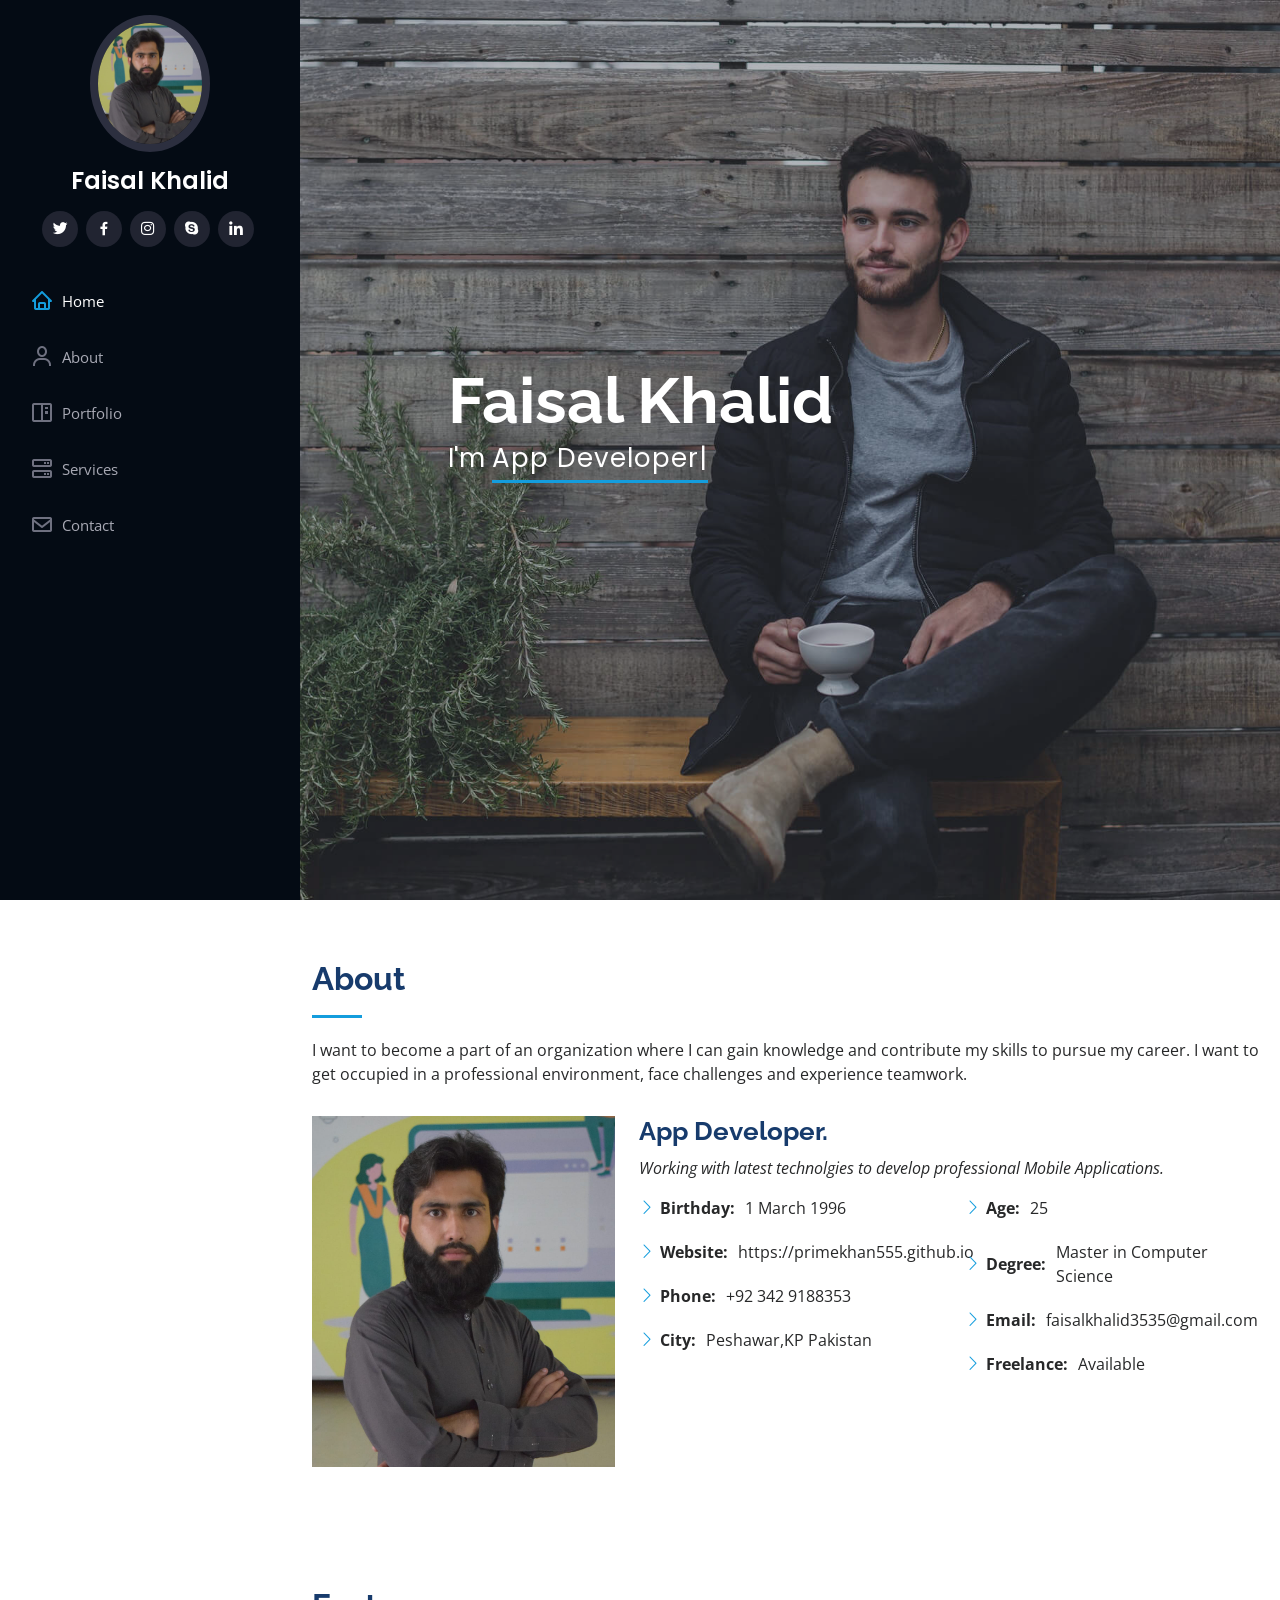
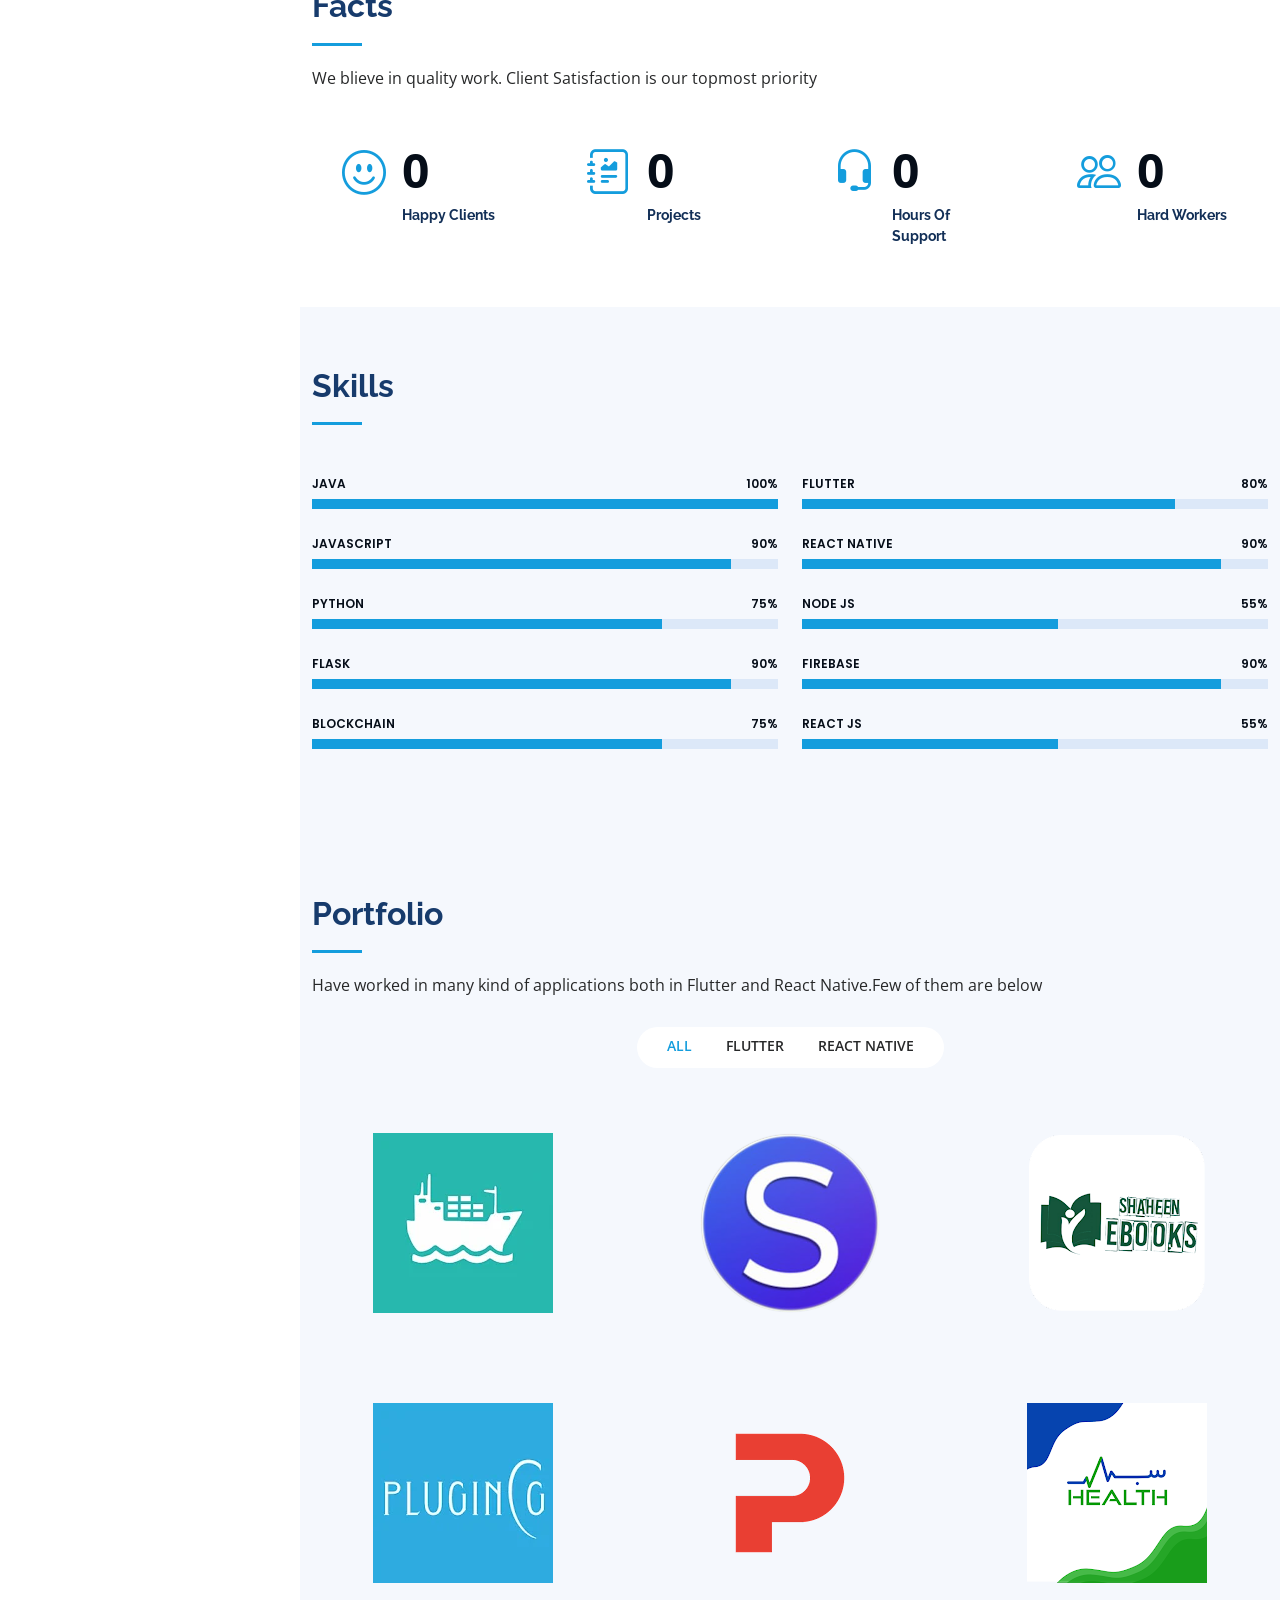
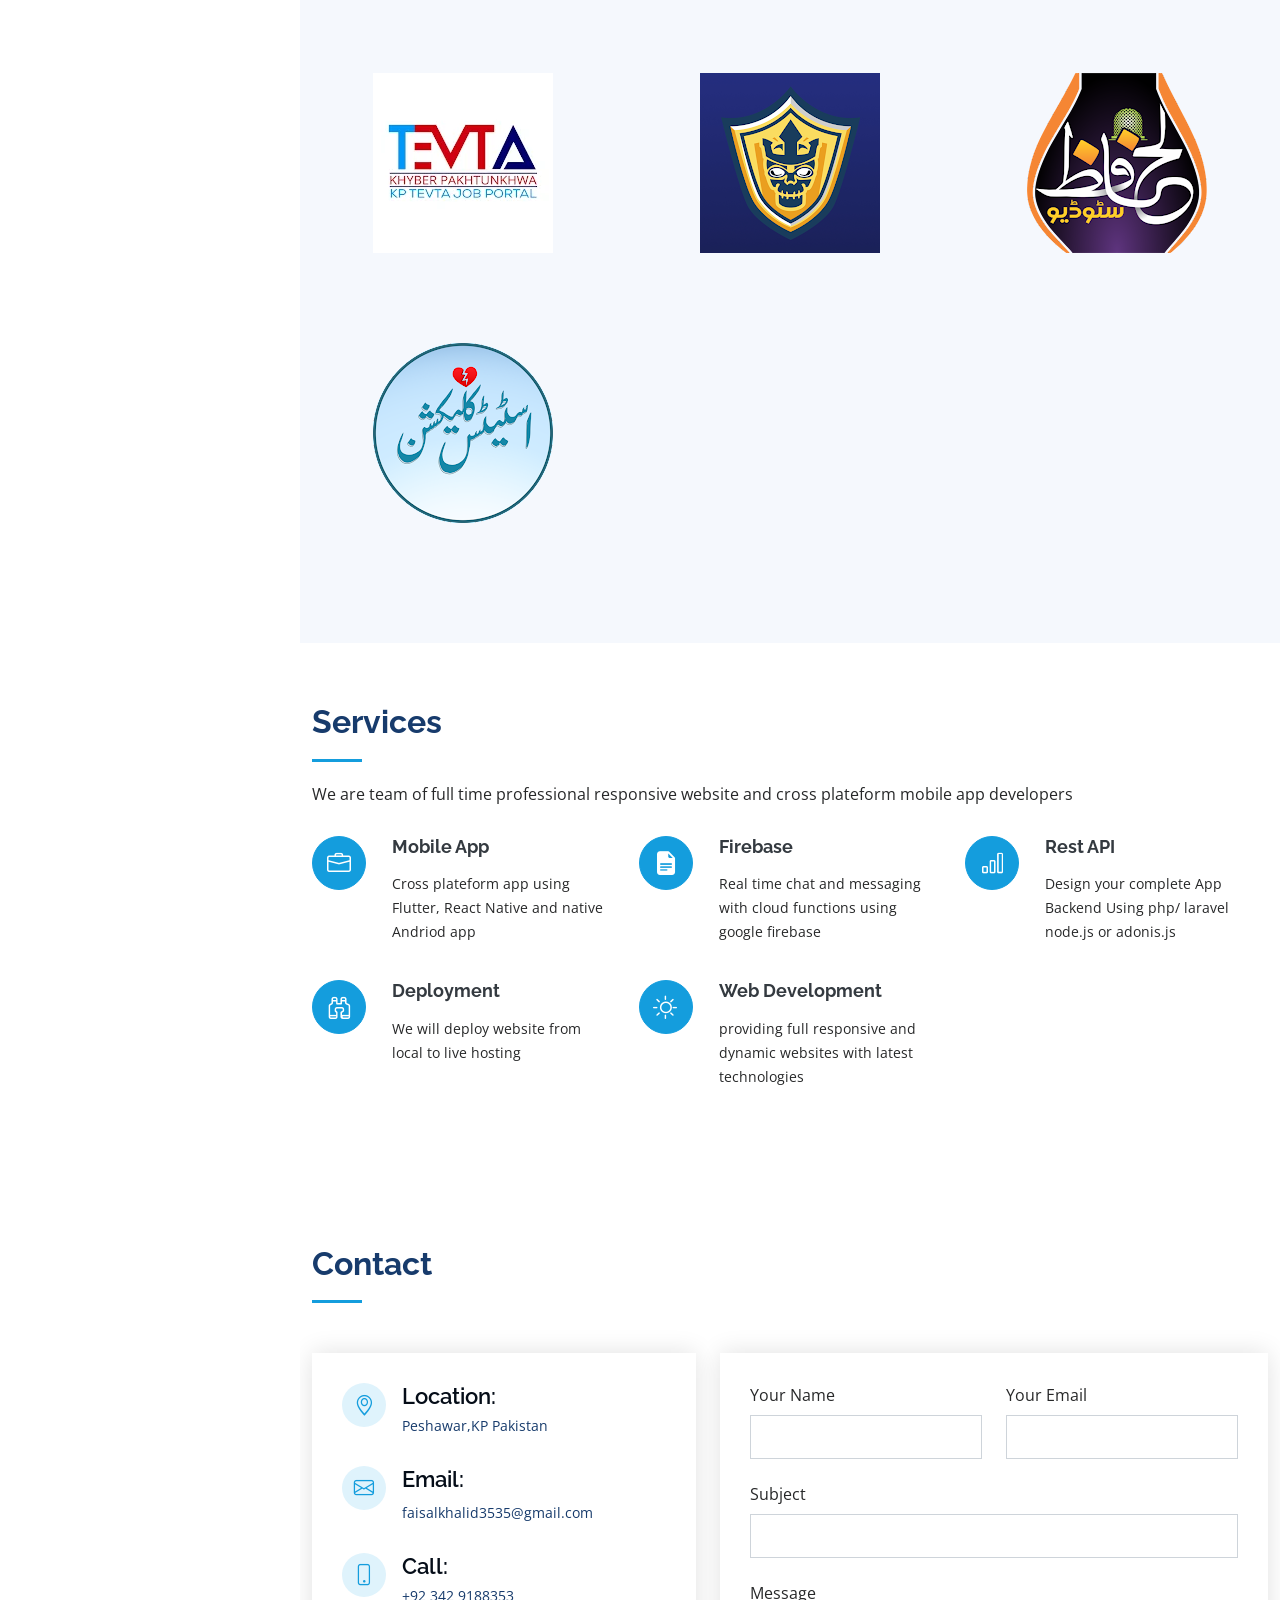
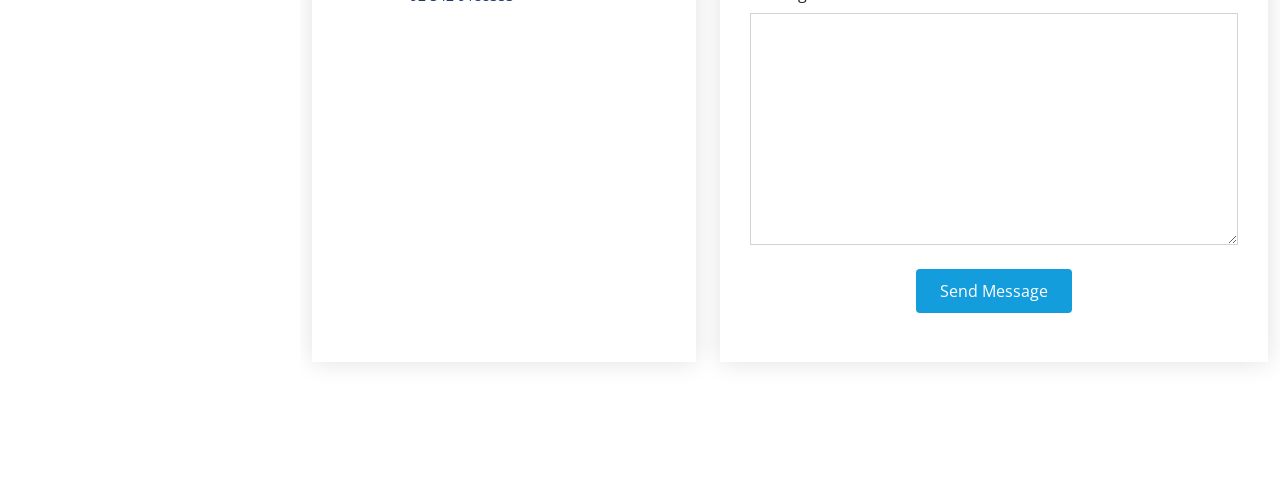
==== commit 9312e61c: "22 august 2021" ====
--- a/index.html
+++ b/index.html
@@ -14,7 +14,9 @@
   <link href="assets/img/apple-touch-icon.png" rel="apple-touch-icon">
 
   <!-- Google Fonts -->
-  <link href="https://fonts.googleapis.com/css?family=Open+Sans:300,300i,400,400i,600,600i,700,700i|Raleway:300,300i,400,400i,500,500i,600,600i,700,700i|Poppins:300,300i,400,400i,500,500i,600,600i,700,700i" rel="stylesheet">
+  <link
+    href="https://fonts.googleapis.com/css?family=Open+Sans:300,300i,400,400i,600,600i,700,700i|Raleway:300,300i,400,400i,500,500i,600,600i,700,700i|Poppins:300,300i,400,400i,500,500i,600,600i,700,700i"
+    rel="stylesheet">
 
   <!-- Vendor CSS Files -->
   <link href="assets/vendor/aos/aos.css" rel="stylesheet">
@@ -33,6 +35,12 @@
   * Author: BootstrapMade.com
   * License: https://bootstrapmade.com/license/
   ======================================================== -->
+  <style>
+    .imgsStyle {
+      padding-top: 30px;
+      padding-bottom: 30px;
+    }
+  </style>
 </head>
 
 <body>
@@ -61,7 +69,8 @@
           <li><a href="#hero" class="nav-link scrollto active"><i class="bx bx-home"></i> <span>Home</span></a></li>
           <li><a href="#about" class="nav-link scrollto"><i class="bx bx-user"></i> <span>About</span></a></li>
           <!-- <li><a href="#resume" class="nav-link scrollto"><i class="bx bx-file-blank"></i> <span>Resume</span></a></li> -->
-          <li><a href="#portfolio" class="nav-link scrollto"><i class="bx bx-book-content"></i> <span>Portfolio</span></a></li>
+          <li><a href="#portfolio" class="nav-link scrollto"><i class="bx bx-book-content"></i>
+              <span>Portfolio</span></a></li>
           <li><a href="#services" class="nav-link scrollto"><i class="bx bx-server"></i> <span>Services</span></a></li>
           <li><a href="#contact" class="nav-link scrollto"><i class="bx bx-envelope"></i> <span>Contact</span></a></li>
         </ul>
@@ -85,7 +94,8 @@
 
         <div class="section-title">
           <h2>About</h2>
-          <p>I want to become a part of an organization where I can gain knowledge and contribute my skills to pursue my career. I want to get occupied in a professional environment, face challenges and experience teamwork.</p>
+          <p>I want to become a part of an organization where I can gain knowledge and contribute my skills to pursue my
+            career. I want to get occupied in a professional environment, face challenges and experience teamwork.</p>
         </div>
 
         <div class="row">
@@ -101,7 +111,9 @@
               <div class="col-lg-6">
                 <ul>
                   <li><i class="bi bi-chevron-right"></i> <strong>Birthday:</strong> <span>1 March 1996</span></li>
-                  <li><i class="bi bi-chevron-right"></i> <strong>Website:</strong> <span>https://primekhan555.github.io</span></li>
+                  <li><i class="bi bi-chevron-right"></i> <strong>Website:</strong>
+                    <span>https://primekhan555.github.io</span>
+                  </li>
                   <li><i class="bi bi-chevron-right"></i> <strong>Phone:</strong> <span>+92 342 9188353</span></li>
                   <li><i class="bi bi-chevron-right"></i> <strong>City:</strong> <span>Peshawar,KP Pakistan</span></li>
                 </ul>
@@ -109,13 +121,16 @@
               <div class="col-lg-6">
                 <ul>
                   <li><i class="bi bi-chevron-right"></i> <strong>Age:</strong> <span>25</span></li>
-                  <li><i class="bi bi-chevron-right"></i> <strong>Degree:</strong> <span>Master in Computer Science</span></li>
-                  <li><i class="bi bi-chevron-right"></i> <strong>Email:</strong> <span>faisalkhalid3535@gmail.com</span></li>
+                  <li><i class="bi bi-chevron-right"></i> <strong>Degree:</strong> <span>Master in Computer
+                      Science</span></li>
+                  <li><i class="bi bi-chevron-right"></i> <strong>Email:</strong>
+                    <span>faisalkhalid3535@gmail.com</span>
+                  </li>
                   <li><i class="bi bi-chevron-right"></i> <strong>Freelance:</strong> <span>Available</span></li>
                 </ul>
               </div>
             </div>
-          <!--   <p>
+            <!--   <p>
               Officiis eligendi itaque labore et dolorum mollitia officiis optio vero. Quisquam sunt adipisci omnis et ut. Nulla accusantium dolor incidunt officia tempore. Et eius omnis.
               Cupiditate ut dicta maxime officiis quidem quia. Sed et consectetur qui quia repellendus itaque neque. Aliquid amet quidem ut quaerat cupiditate. Ab et eum qui repellendus omnis culpa magni laudantium dolores.
             </p> -->
@@ -139,7 +154,8 @@
           <div class="col-lg-3 col-md-6 d-md-flex align-items-md-stretch" data-aos="fade-up">
             <div class="count-box">
               <i class="bi bi-emoji-smile"></i>
-              <span data-purecounter-start="0" data-purecounter-end="50" data-purecounter-duration="1" class="purecounter"></span>
+              <span data-purecounter-start="0" data-purecounter-end="50" data-purecounter-duration="1"
+                class="purecounter"></span>
               <p><strong>Happy Clients</strong></p>
             </div>
           </div>
@@ -147,7 +163,8 @@
           <div class="col-lg-3 col-md-6 d-md-flex align-items-md-stretch" data-aos="fade-up" data-aos-delay="100">
             <div class="count-box">
               <i class="bi bi-journal-richtext"></i>
-              <span data-purecounter-start="0" data-purecounter-end="62" data-purecounter-duration="1" class="purecounter"></span>
+              <span data-purecounter-start="0" data-purecounter-end="62" data-purecounter-duration="1"
+                class="purecounter"></span>
               <p><strong>Projects</strong></p>
             </div>
           </div>
@@ -155,7 +172,8 @@
           <div class="col-lg-3 col-md-6 d-md-flex align-items-md-stretch" data-aos="fade-up" data-aos-delay="200">
             <div class="count-box">
               <i class="bi bi-headset"></i>
-              <span data-purecounter-start="0" data-purecounter-end="763" data-purecounter-duration="1" class="purecounter"></span>
+              <span data-purecounter-start="0" data-purecounter-end="763" data-purecounter-duration="1"
+                class="purecounter"></span>
               <p><strong>Hours Of Support</strong></p>
             </div>
           </div>
@@ -163,7 +181,8 @@
           <div class="col-lg-3 col-md-6 d-md-flex align-items-md-stretch" data-aos="fade-up" data-aos-delay="300">
             <div class="count-box">
               <i class="bi bi-people"></i>
-              <span data-purecounter-start="0" data-purecounter-end="20" data-purecounter-duration="1" class="purecounter"></span>
+              <span data-purecounter-start="0" data-purecounter-end="20" data-purecounter-duration="1"
+                class="purecounter"></span>
               <p><strong>Hard Workers</strong></p>
             </div>
           </div>
@@ -179,7 +198,7 @@
 
         <div class="section-title">
           <h2>Skills</h2>
-         <!--  <p>Magnam dolores commodi suscipit. Necessitatibus eius consequatur ex aliquid fuga eum quidem. Sit sint consectetur velit. Quisquam quos quisquam cupiditate. Et nemo qui impedit suscipit alias ea. Quia fugiat sit in iste officiis commodi quidem hic quas.</p> -->
+          <!--  <p>Magnam dolores commodi suscipit. Necessitatibus eius consequatur ex aliquid fuga eum quidem. Sit sint consectetur velit. Quisquam quos quisquam cupiditate. Et nemo qui impedit suscipit alias ea. Quia fugiat sit in iste officiis commodi quidem hic quas.</p> -->
         </div>
 
         <div class="row skills-content">
@@ -189,35 +208,40 @@
             <div class="progress">
               <span class="skill">Java <i class="val">100%</i></span>
               <div class="progress-bar-wrap">
-                <div class="progress-bar" role="progressbar" aria-valuenow="100" aria-valuemin="0" aria-valuemax="100"></div>
+                <div class="progress-bar" role="progressbar" aria-valuenow="100" aria-valuemin="0" aria-valuemax="100">
+                </div>
               </div>
             </div>
 
             <div class="progress">
               <span class="skill">JavaScript <i class="val">90%</i></span>
               <div class="progress-bar-wrap">
-                <div class="progress-bar" role="progressbar" aria-valuenow="90" aria-valuemin="0" aria-valuemax="100"></div>
+                <div class="progress-bar" role="progressbar" aria-valuenow="90" aria-valuemin="0" aria-valuemax="100">
+                </div>
               </div>
             </div>
 
             <div class="progress">
               <span class="skill">Python <i class="val">75%</i></span>
               <div class="progress-bar-wrap">
-                <div class="progress-bar" role="progressbar" aria-valuenow="75" aria-valuemin="0" aria-valuemax="100"></div>
-              </div>
-            </div>
-
-             <div class="progress">
+                <div class="progress-bar" role="progressbar" aria-valuenow="75" aria-valuemin="0" aria-valuemax="100">
+                </div>
+              </div>
+            </div>
+
+            <div class="progress">
               <span class="skill">Flask <i class="val">90%</i></span>
               <div class="progress-bar-wrap">
-                <div class="progress-bar" role="progressbar" aria-valuenow="90" aria-valuemin="0" aria-valuemax="100"></div>
+                <div class="progress-bar" role="progressbar" aria-valuenow="90" aria-valuemin="0" aria-valuemax="100">
+                </div>
               </div>
             </div>
 
             <div class="progress">
               <span class="skill">Blockchain <i class="val">75%</i></span>
               <div class="progress-bar-wrap">
-                <div class="progress-bar" role="progressbar" aria-valuenow="75" aria-valuemin="0" aria-valuemax="100"></div>
+                <div class="progress-bar" role="progressbar" aria-valuenow="75" aria-valuemin="0" aria-valuemax="100">
+                </div>
               </div>
             </div>
 
@@ -228,35 +252,40 @@
             <div class="progress">
               <span class="skill">Flutter <i class="val">80%</i></span>
               <div class="progress-bar-wrap">
-                <div class="progress-bar" role="progressbar" aria-valuenow="80" aria-valuemin="0" aria-valuemax="100"></div>
+                <div class="progress-bar" role="progressbar" aria-valuenow="80" aria-valuemin="0" aria-valuemax="100">
+                </div>
               </div>
             </div>
 
             <div class="progress">
               <span class="skill">React Native <i class="val">90%</i></span>
               <div class="progress-bar-wrap">
-                <div class="progress-bar" role="progressbar" aria-valuenow="90" aria-valuemin="0" aria-valuemax="100"></div>
+                <div class="progress-bar" role="progressbar" aria-valuenow="90" aria-valuemin="0" aria-valuemax="100">
+                </div>
               </div>
             </div>
 
             <div class="progress">
               <span class="skill">Node js <i class="val">55%</i></span>
               <div class="progress-bar-wrap">
-                <div class="progress-bar" role="progressbar" aria-valuenow="55" aria-valuemin="0" aria-valuemax="100"></div>
-              </div>
-            </div>
-
-              <div class="progress">
+                <div class="progress-bar" role="progressbar" aria-valuenow="55" aria-valuemin="0" aria-valuemax="100">
+                </div>
+              </div>
+            </div>
+
+            <div class="progress">
               <span class="skill">FIREBASE <i class="val">90%</i></span>
               <div class="progress-bar-wrap">
-                <div class="progress-bar" role="progressbar" aria-valuenow="90" aria-valuemin="0" aria-valuemax="100"></div>
+                <div class="progress-bar" role="progressbar" aria-valuenow="90" aria-valuemin="0" aria-valuemax="100">
+                </div>
               </div>
             </div>
 
             <div class="progress">
               <span class="skill">React js <i class="val">55%</i></span>
               <div class="progress-bar-wrap">
-                <div class="progress-bar" role="progressbar" aria-valuenow="55" aria-valuemin="0" aria-valuemax="100"></div>
+                <div class="progress-bar" role="progressbar" aria-valuenow="55" aria-valuemin="0" aria-valuemax="100">
+                </div>
               </div>
             </div>
 
@@ -269,7 +298,7 @@
     </section><!-- End Skills Section -->
 
     <!-- ======= Resume Section ======= -->
-   <!--  <section id="resume" class="resume">
+    <!--  <section id="resume" class="resume">
       <div class="container">
 
         <div class="section-title">
@@ -358,94 +387,120 @@
 
           <div class="col-lg-4 col-md-6 portfolio-item filter-app">
             <div class="portfolio-wrap">
-              <img src="assets/img/portfolio/portfolio-1.jpg" class="img-fluid" alt="">
-              <div class="portfolio-links">
-                <a href="assets/img/portfolio/portfolio-1.jpg" data-gallery="portfolioGallery" class="portfolio-lightbox" title="App 1"><i class="bx bx-plus"></i></a>
-                <a href="portfolio-details.html" title="More Details"><i class="bx bx-link"></i></a>
-              </div>
-            </div>
-          </div>
-
-          <div class="col-lg-4 col-md-6 portfolio-item filter-web">
-            <div class="portfolio-wrap">
-              <img src="assets/img/portfolio/portfolio-2.jpg" class="img-fluid" alt="">
-              <div class="portfolio-links">
-                <a href="assets/img/portfolio/portfolio-2.jpg" data-gallery="portfolioGallery" class="portfolio-lightbox" title="Web 3"><i class="bx bx-plus"></i></a>
-                <a href="portfolio-details.html" title="More Details"><i class="bx bx-link"></i></a>
+              <center>
+                <img src="assets/img/tradister/1.webp" class="img-fluid imgsStyle" alt="">
+              </center>
+              <div class="portfolio-links">
+                <a href="assets/img/tradister/2.webp" data-gallery="portfolioGallery" class="portfolio-lightbox"
+                  title="Tradister"><i class="bx bx-plus"></i></a>
+                <a href="projectDetails/tradister-details.html" title="More Details"><i class="bx bx-link"></i></a>
               </div>
             </div>
           </div>
 
           <div class="col-lg-4 col-md-6 portfolio-item filter-app">
             <div class="portfolio-wrap">
-              <img src="assets/img/portfolio/portfolio-3.jpg" class="img-fluid" alt="">
-              <div class="portfolio-links">
-                <a href="assets/img/portfolio/portfolio-3.jpg" data-gallery="portfolioGallery" class="portfolio-lightbox" title="App 2"><i class="bx bx-plus"></i></a>
-                <a href="portfolio-details.html" title="More Details"><i class="bx bx-link"></i></a>
+              <center><img src="assets/img/studento/1.webp" class="img-fluid imgsStyle" alt=""></center>
+              <div class="portfolio-links">
+                <a href="assets/img/studento/2.webp" data-gallery="portfolioGallery" class="portfolio-lightbox"
+                  title="Studento"><i class="bx bx-plus"></i></a>
+                <a href="projectDetails/studento-details.html" title="More Details"><i class="bx bx-link"></i></a>
+              </div>
+            </div>
+          </div>
+
+          <div class="col-lg-4 col-md-6 portfolio-item filter-app">
+            <div class="portfolio-wrap">
+              <center><img src="assets/img/shaheenEbook/1.webp" class="img-fluid imgsStyle" alt=""></center>
+
+              <div class="portfolio-links">
+                <a href="assets/img/shaheenEbook/2.webp" data-gallery="portfolioGallery" class="portfolio-lightbox"
+                  title="Shaheen ebooks | Urdu Novels - Poetry - Wishes"><i class="bx bx-plus"></i></a>
+                <a href="projectDetails/shaheenEbook-details.html" title="More Details"><i class="bx bx-link"></i></a>
+              </div>
+            </div>
+          </div>
+
+          <div class="col-lg-4 col-md-6 portfolio-item filter-app">
+            <div class="portfolio-wrap">
+              <center><img src="assets/img/plugincg/1.webp" class="img-fluid imgsStyle" alt=""></center>
+
+              <div class="portfolio-links">
+                <a href="assets/img/plugincg/1.webp" data-gallery="portfolioGallery" class="portfolio-lightbox"
+                  title="Card 2"><i class="bx bx-plus"></i></a>
+                <a href="projectDetails/plugincg-details.html" title="More Details"><i class="bx bx-link"></i></a>
               </div>
             </div>
           </div>
 
           <div class="col-lg-4 col-md-6 portfolio-item filter-card">
             <div class="portfolio-wrap">
-              <img src="assets/img/portfolio/portfolio-4.jpg" class="img-fluid" alt="">
-              <div class="portfolio-links">
-                <a href="assets/img/portfolio/portfolio-4.jpg" data-gallery="portfolioGallery" class="portfolio-lightbox" title="Card 2"><i class="bx bx-plus"></i></a>
-                <a href="portfolio-details.html" title="More Details"><i class="bx bx-link"></i></a>
-              </div>
-            </div>
-          </div>
-
-          <div class="col-lg-4 col-md-6 portfolio-item filter-web">
-            <div class="portfolio-wrap">
-              <img src="assets/img/portfolio/portfolio-5.jpg" class="img-fluid" alt="">
-              <div class="portfolio-links">
-                <a href="assets/img/portfolio/portfolio-5.jpg" data-gallery="portfolioGallery" class="portfolio-lightbox" title="Web 2"><i class="bx bx-plus"></i></a>
-                <a href="portfolio-details.html" title="More Details"><i class="bx bx-link"></i></a>
+              <center><img src="assets/img/proAlign/1.webp" class="img-fluid imgsStyle" alt=""></center>
+
+              <div class="portfolio-links">
+                <a href="assets/img/proAlign/1.webp" data-gallery="portfolioGallery" class="portfolio-lightbox"
+                  title="Web 2"><i class="bx bx-plus"></i></a>
+                <a href="projectDetails/proalign-details.html" title="More Details"><i class="bx bx-link"></i></a>
+              </div>
+            </div>
+          </div>
+
+          <div class="col-lg-4 col-md-6 portfolio-item filter-card">
+            <div class="portfolio-wrap">
+              <center><img src="assets/img/subhealth/1.webp" class="img-fluid imgsStyle" alt=""></center>
+
+              <div class="portfolio-links">
+                <a href="assets/img/subhealth/1.webp" data-gallery="portfolioGallery" class="portfolio-lightbox"
+                  title="App 3"><i class="bx bx-plus"></i></a>
+                <a href="projectDetails/subhealth-details.html" title="More Details"><i class="bx bx-link"></i></a>
               </div>
             </div>
           </div>
 
           <div class="col-lg-4 col-md-6 portfolio-item filter-app">
             <div class="portfolio-wrap">
-              <img src="assets/img/portfolio/portfolio-6.jpg" class="img-fluid" alt="">
-              <div class="portfolio-links">
-                <a href="assets/img/portfolio/portfolio-6.jpg" data-gallery="portfolioGallery" class="portfolio-lightbox" title="App 3"><i class="bx bx-plus"></i></a>
-                <a href="portfolio-details.html" title="More Details"><i class="bx bx-link"></i></a>
-              </div>
-            </div>
-          </div>
-
-          <div class="col-lg-4 col-md-6 portfolio-item filter-card">
-            <div class="portfolio-wrap">
-              <img src="assets/img/portfolio/portfolio-7.jpg" class="img-fluid" alt="">
-              <div class="portfolio-links">
-                <a href="assets/img/portfolio/portfolio-7.jpg" data-gallery="portfolioGallery" class="portfolio-lightbox" title="Card 1"><i class="bx bx-plus"></i></a>
-                <a href="portfolio-details.html" title="More Details"><i class="bx bx-link"></i></a>
-              </div>
-            </div>
-          </div>
-
-          <div class="col-lg-4 col-md-6 portfolio-item filter-card">
-            <div class="portfolio-wrap">
-              <img src="assets/img/portfolio/portfolio-8.jpg" class="img-fluid" alt="">
-              <div class="portfolio-links">
-                <a href="assets/img/portfolio/portfolio-8.jpg" data-gallery="portfolioGallery" class="portfolio-lightbox" title="Card 3"><i class="bx bx-plus"></i></a>
-                <a href="portfolio-details.html" title="More Details"><i class="bx bx-link"></i></a>
-              </div>
-            </div>
-          </div>
-
-          <div class="col-lg-4 col-md-6 portfolio-item filter-web">
-            <div class="portfolio-wrap">
-              <img src="assets/img/portfolio/portfolio-9.jpg" class="img-fluid" alt="">
-              <div class="portfolio-links">
-                <a href="assets/img/portfolio/portfolio-9.jpg" data-gallery="portfolioGallery" class="portfolio-lightbox" title="Web 3"><i class="bx bx-plus"></i></a>
-                <a href="portfolio-details.html" title="More Details"><i class="bx bx-link"></i></a>
-              </div>
-            </div>
-          </div>
-
+              <center><img src="assets/img/kptevta/1.webp" class="img-fluid imgsStyle" alt=""></center>
+
+              <div class="portfolio-links">
+                <a href="assets/img/kptevta/1.webp" data-gallery="portfolioGallery" class="portfolio-lightbox"
+                  title="Card 1"><i class="bx bx-plus"></i></a>
+                <a href="projectDetails/kptevta-details.html" title="More Details"><i class="bx bx-link"></i></a>
+              </div>
+            </div>
+          </div>
+
+          <div class="col-lg-4 col-md-6 portfolio-item filter-app">
+            <div class="portfolio-wrap">
+              <center><img src="assets/img/swimwarrier/1.webp" class="img-fluid imgsStyle" alt=""></center>
+              <div class="portfolio-links">
+                <a href="assets/img/swimwarrier/1.webp" data-gallery="portfolioGallery" class="portfolio-lightbox"
+                  title="Card 3"><i class="bx bx-plus"></i></a>
+                <a href="projectDetails/swimwarrier-details.html" title="More Details"><i class="bx bx-link"></i></a>
+              </div>
+            </div>
+          </div>
+
+          <div class="col-lg-4 col-md-6 portfolio-item filter-app">
+            <div class="portfolio-wrap">
+              <center><img src="assets/img/alhafiz/1.webp" class="img-fluid imgsStyle" alt=""></center>
+              <div class="portfolio-links">
+                <a href="assets/img/alhafiz/1.webp" data-gallery="portfolioGallery" class="portfolio-lightbox"
+                  title="Web 3"><i class="bx bx-plus"></i></a>
+                <a href="projectDetails/alhafiz-details.html" title="More Details"><i class="bx bx-link"></i></a>
+              </div>
+            </div>
+          </div>
+          <div class="col-lg-4 col-md-6 portfolio-item filter-app">
+            <div class="portfolio-wrap">
+              <center><img src="assets/img/statusCollection/1.webp" class="img-fluid imgsStyle" alt=""></center>
+              <div class="portfolio-links">
+                <a href="assets/img/statusCollection/1.webp" data-gallery="portfolioGallery" class="portfolio-lightbox"
+                  title="Web 3"><i class="bx bx-plus"></i></a>
+                <a href="projectDetails/statusCollection-details.html" title="More Details"><i
+                    class="bx bx-link"></i></a>
+              </div>
+            </div>
+          </div>
         </div>
 
       </div>
@@ -587,7 +642,8 @@
         <div class="section-title">
           <h2>Contact</h2>
           <!-- <p>Magnam dolores commodi suscipit. Necessitatibus eius consequatur ex aliquid fuga eum quidem. Sit sint consectetur velit. Quisquam quos quisquam cupiditate. Et nemo qui impedit suscipit alias ea. Quia fugiat sit in iste officiis commodi quidem hic quas.</p>
- -->        </div>
+ -->
+        </div>
 
         <div class="row" data-aos="fade-in">
 
@@ -611,7 +667,9 @@
                 <p>+92 342 9188353</p>
               </div>
 
-              <iframe src="https://www.google.com/maps/embed?pb=!1m14!1m8!1m3!1d12097.433213460943!2d-74.0062269!3d40.7101282!3m2!1i1024!2i768!4f13.1!3m3!1m2!1s0x0%3A0xb89d1fe6bc499443!2sDowntown+Conference+Center!5e0!3m2!1smk!2sbg!4v1539943755621" frameborder="0" style="border:0; width: 100%; height: 290px;" allowfullscreen></iframe>
+              <iframe
+                src="https://www.google.com/maps/embed?pb=!1m14!1m8!1m3!1d12097.433213460943!2d-74.0062269!3d40.7101282!3m2!1i1024!2i768!4f13.1!3m3!1m2!1s0x0%3A0xb89d1fe6bc499443!2sDowntown+Conference+Center!5e0!3m2!1smk!2sbg!4v1539943755621"
+                frameborder="0" style="border:0; width: 100%; height: 290px;" allowfullscreen></iframe>
             </div>
 
           </div>
@@ -653,7 +711,7 @@
   </main><!-- End #main -->
 
   <!-- ======= Footer ======= -->
- <!--  <footer id="footer">
+  <!--  <footer id="footer">
     <div class="container">
       <div class="copyright">
         &copy; Copyright <strong><span>iPortfolio</span></strong>
@@ -665,7 +723,8 @@
     </div>
   </footer> -->
 
-  <a href="#" class="back-to-top d-flex align-items-center justify-content-center"><i class="bi bi-arrow-up-short"></i></a>
+  <a href="#" class="back-to-top d-flex align-items-center justify-content-center"><i
+      class="bi bi-arrow-up-short"></i></a>
 
   <!-- Vendor JS Files -->
   <script src="assets/vendor/aos/aos.js"></script>
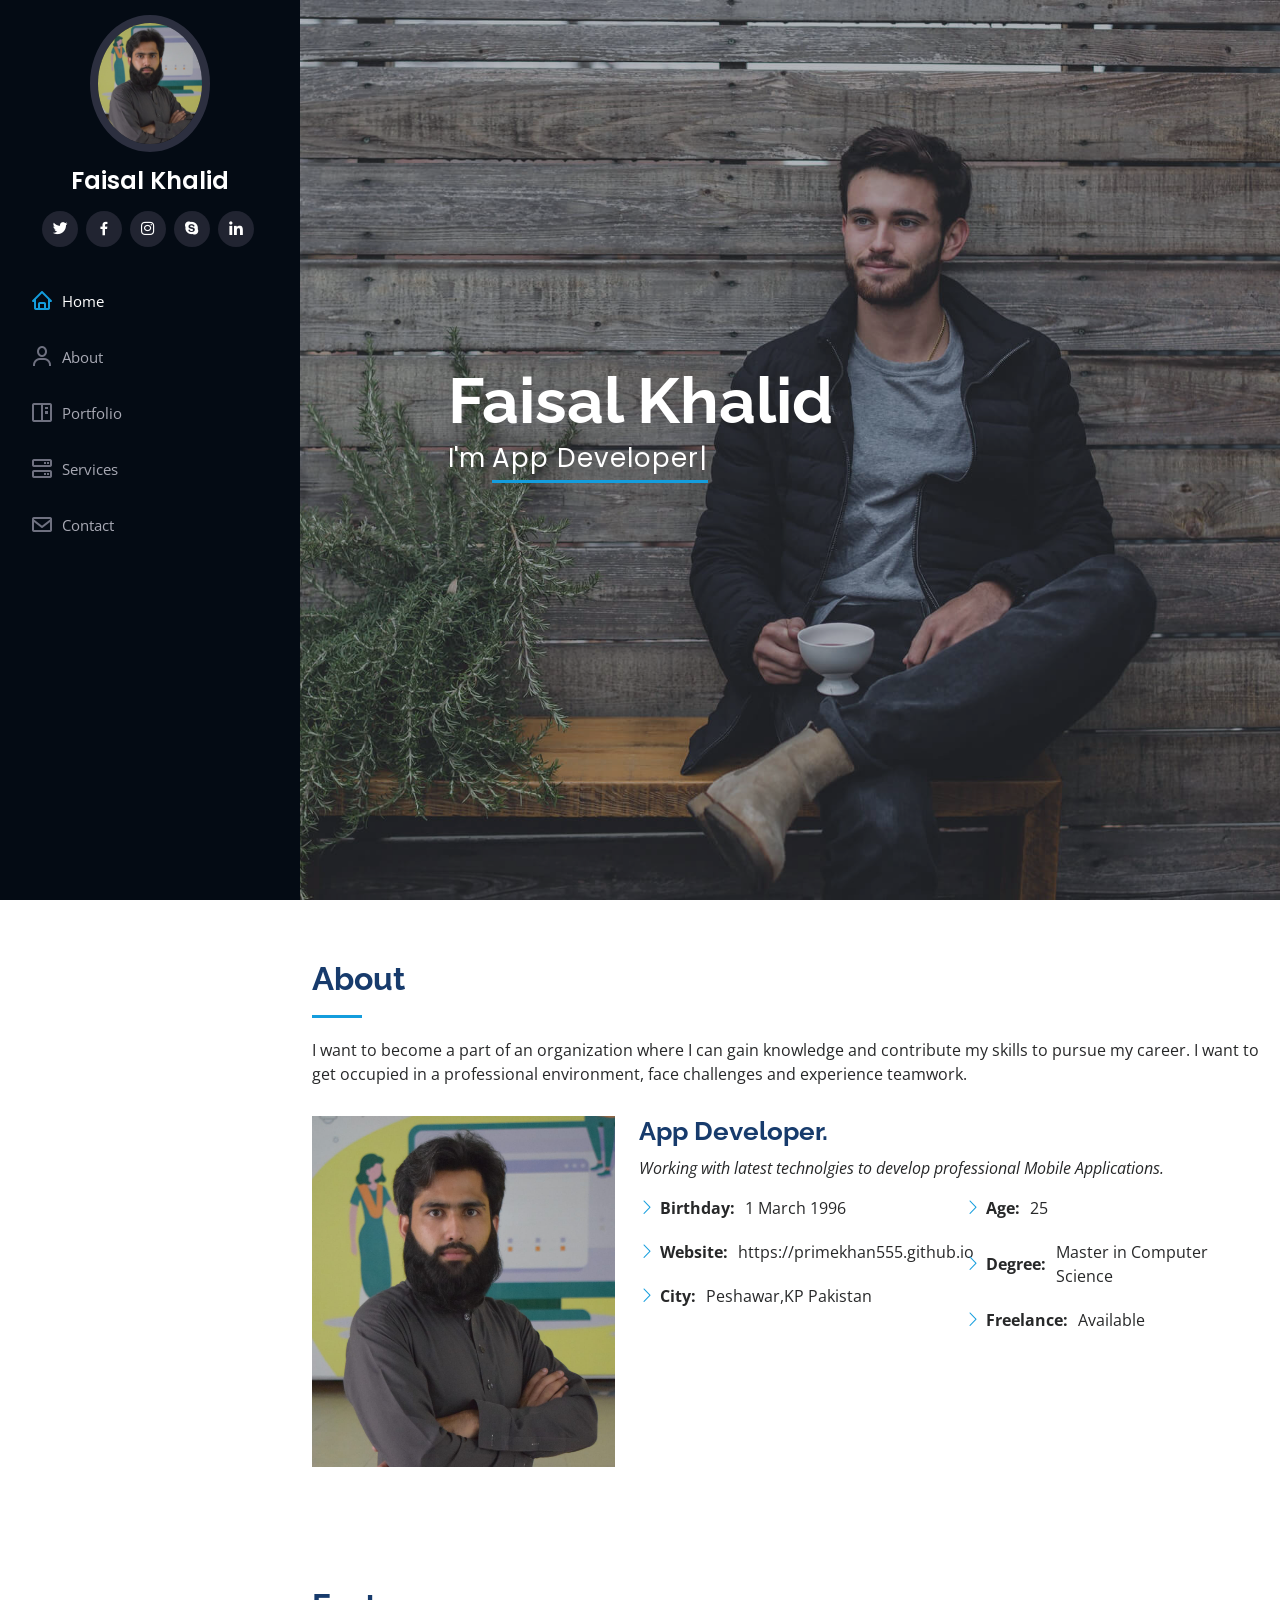
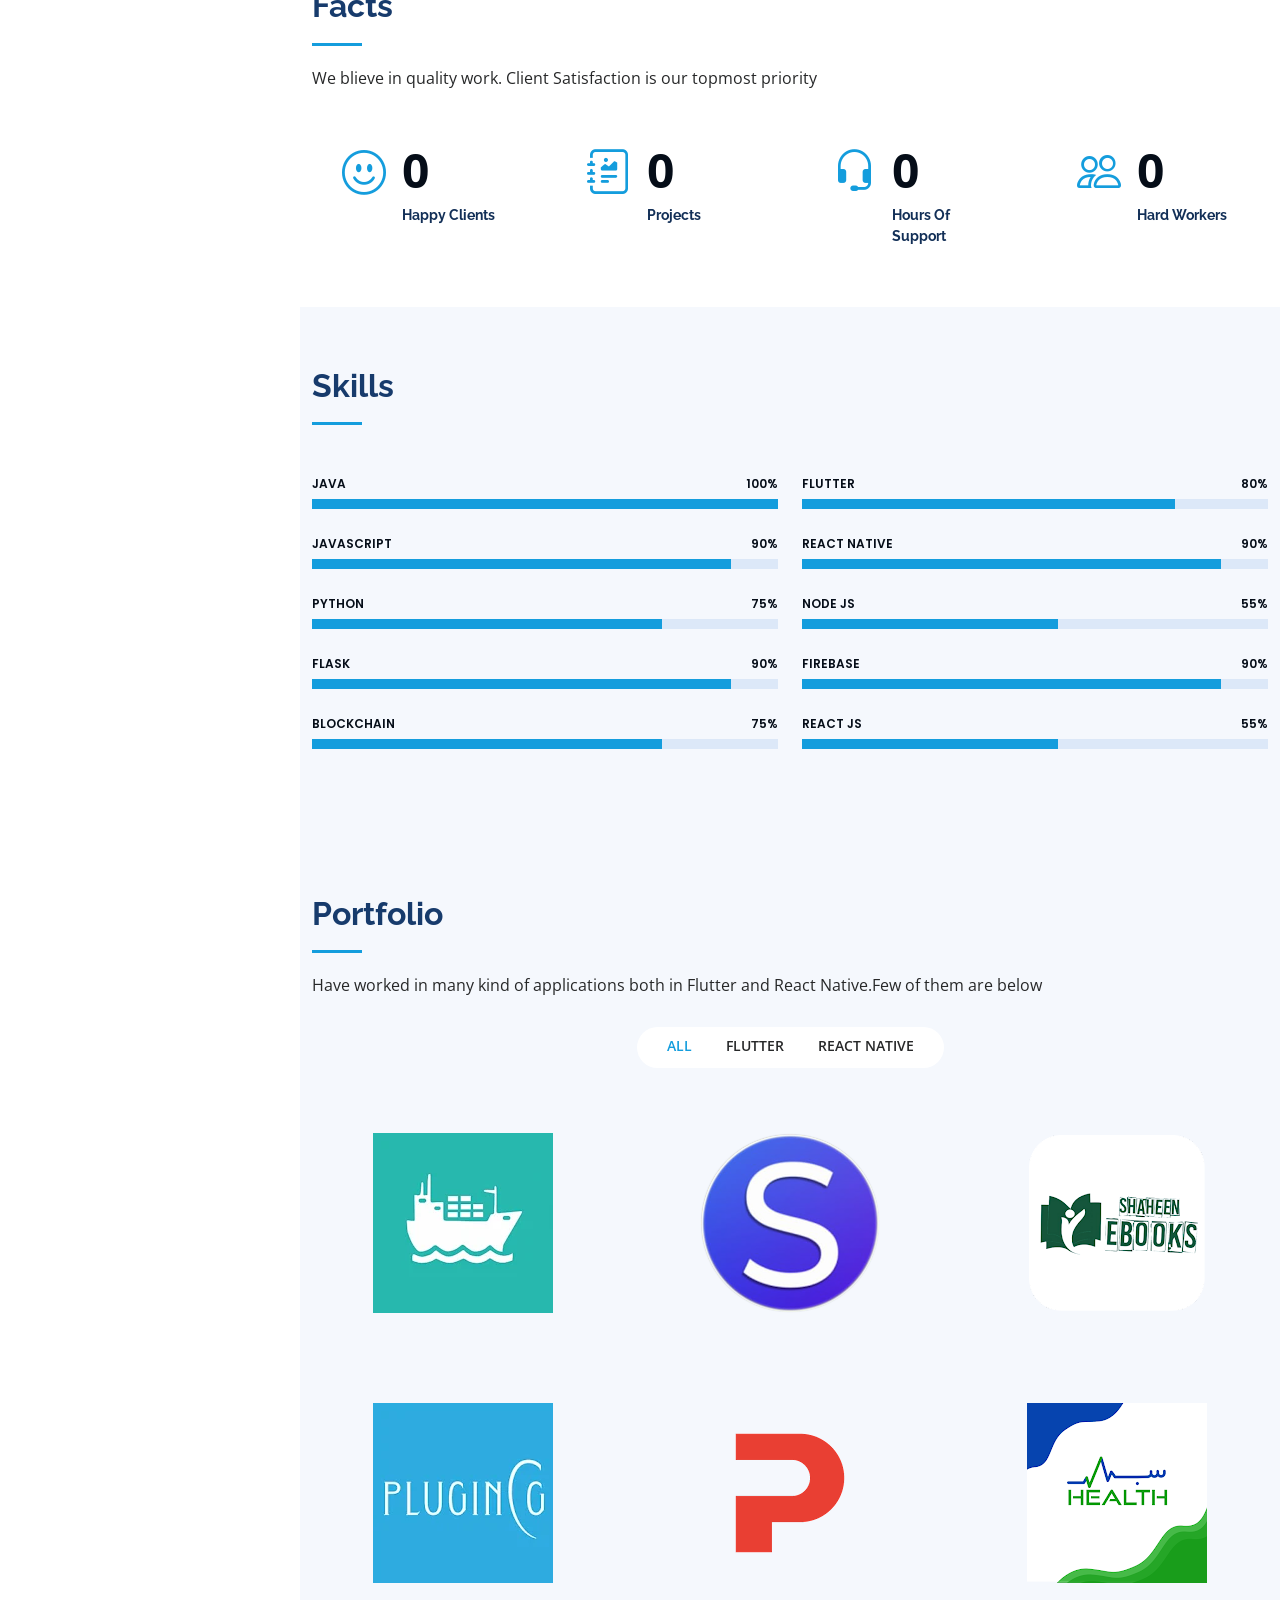
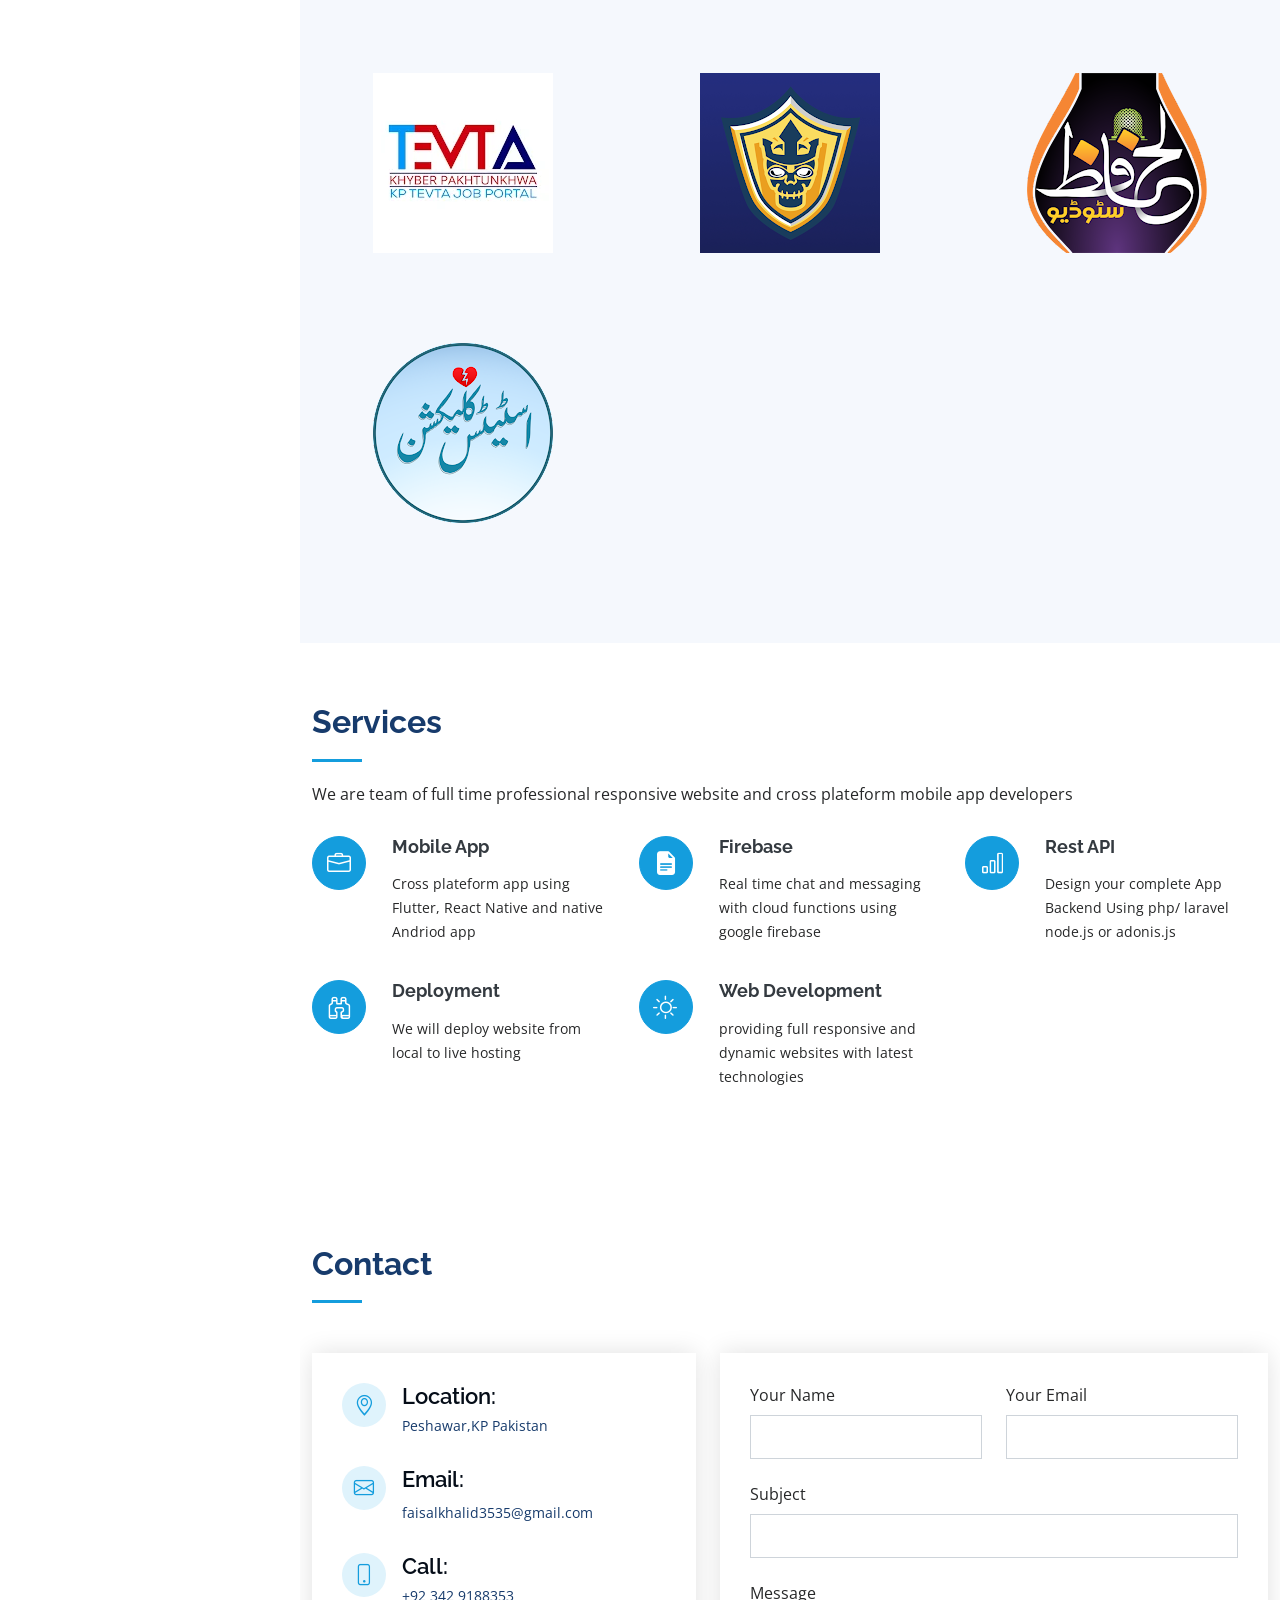
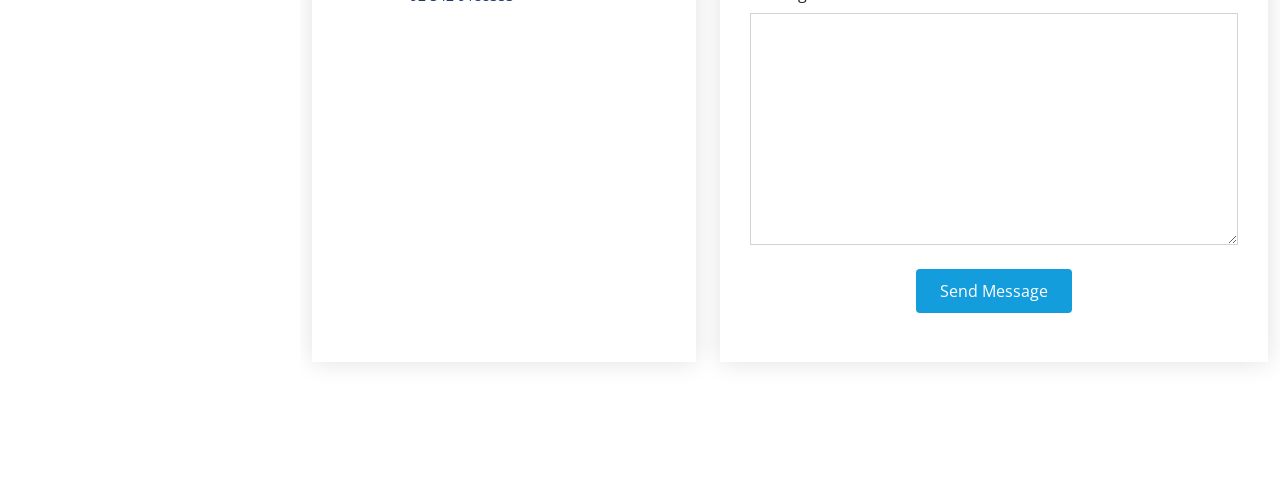
==== commit a2207be3: "2" ====
--- a/index.html
+++ b/index.html
@@ -114,7 +114,7 @@
                   <li><i class="bi bi-chevron-right"></i> <strong>Website:</strong>
                     <span>https://primekhan555.github.io</span>
                   </li>
-                  <li><i class="bi bi-chevron-right"></i> <strong>Phone:</strong> <span>+92 342 9188353</span></li>
+                  <!-- <li><i class="bi bi-chevron-right"></i> <strong>Phone:</strong> <span>+92 342 9188353</span></li> -->
                   <li><i class="bi bi-chevron-right"></i> <strong>City:</strong> <span>Peshawar,KP Pakistan</span></li>
                 </ul>
               </div>
@@ -123,9 +123,9 @@
                   <li><i class="bi bi-chevron-right"></i> <strong>Age:</strong> <span>25</span></li>
                   <li><i class="bi bi-chevron-right"></i> <strong>Degree:</strong> <span>Master in Computer
                       Science</span></li>
-                  <li><i class="bi bi-chevron-right"></i> <strong>Email:</strong>
+                  <!-- <li><i class="bi bi-chevron-right"></i> <strong>Email:</strong>
                     <span>faisalkhalid3535@gmail.com</span>
-                  </li>
+                  </li> -->
                   <li><i class="bi bi-chevron-right"></i> <strong>Freelance:</strong> <span>Available</span></li>
                 </ul>
               </div>
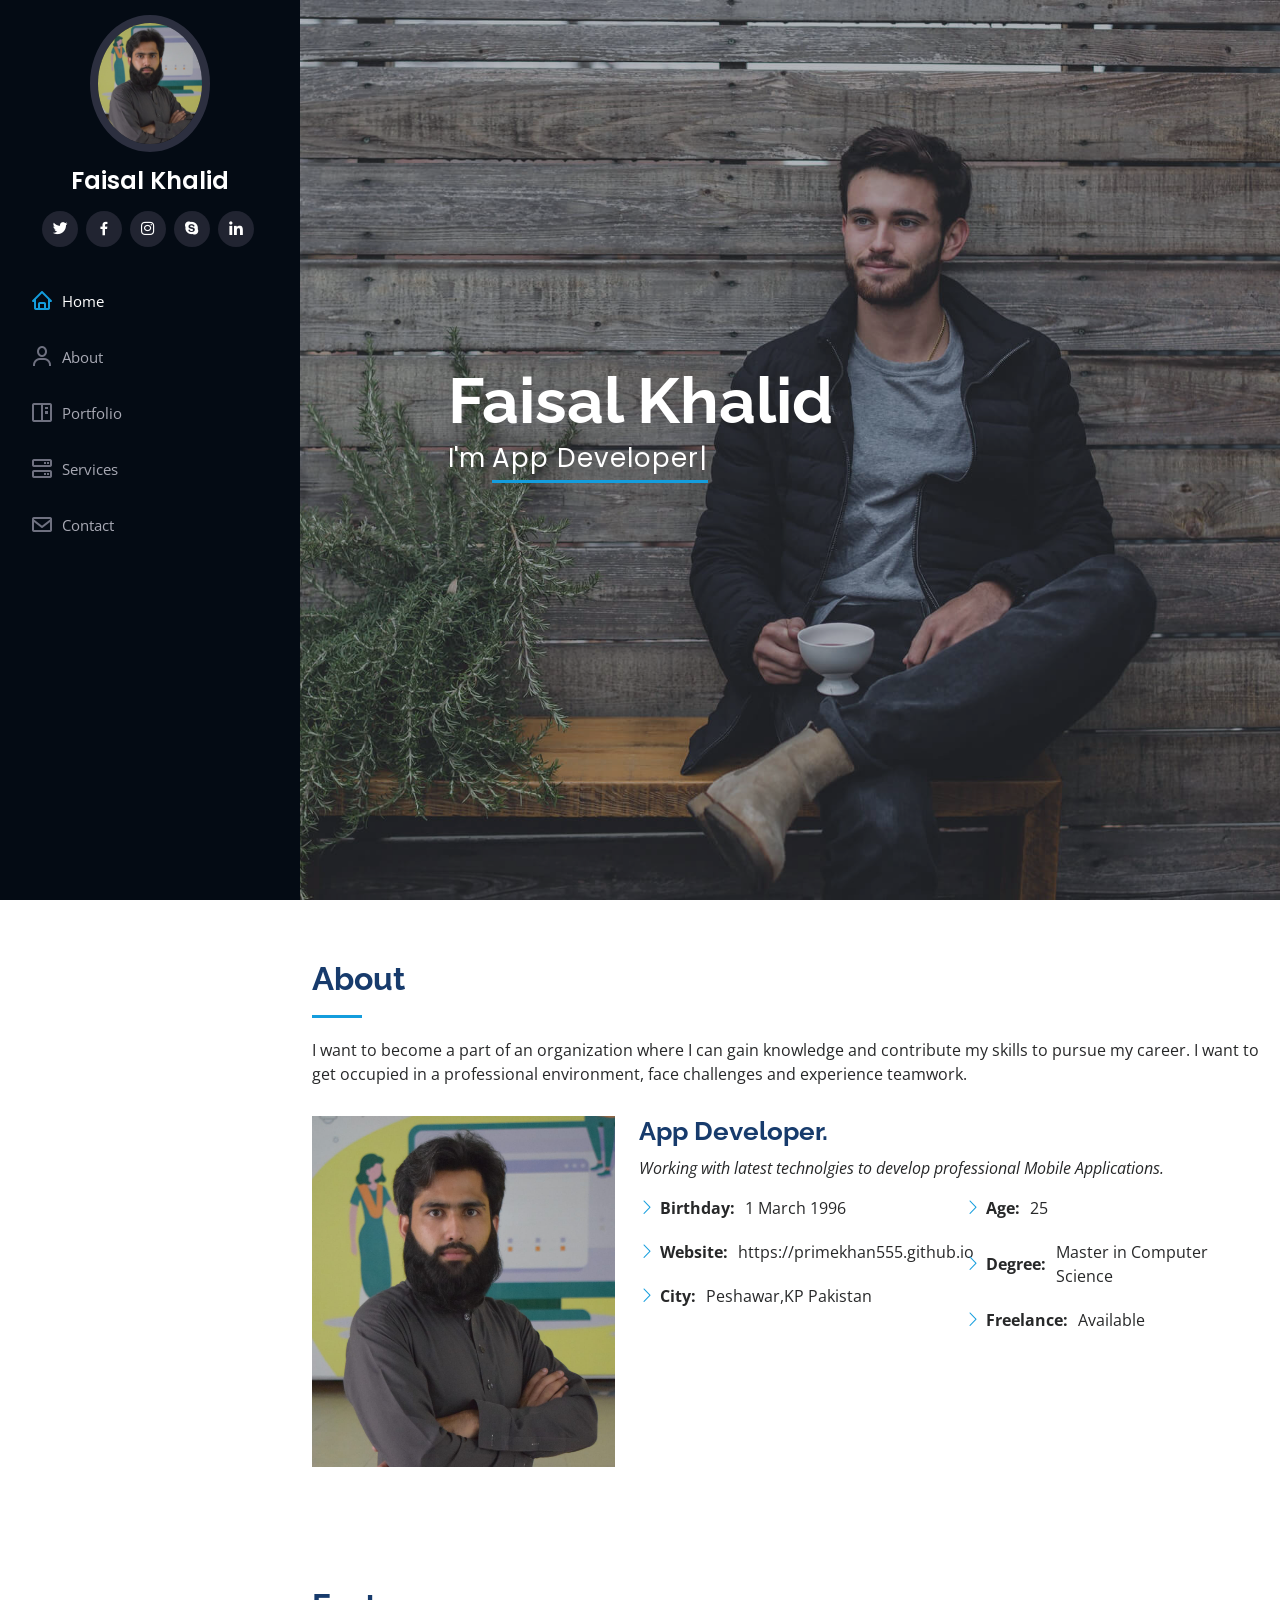
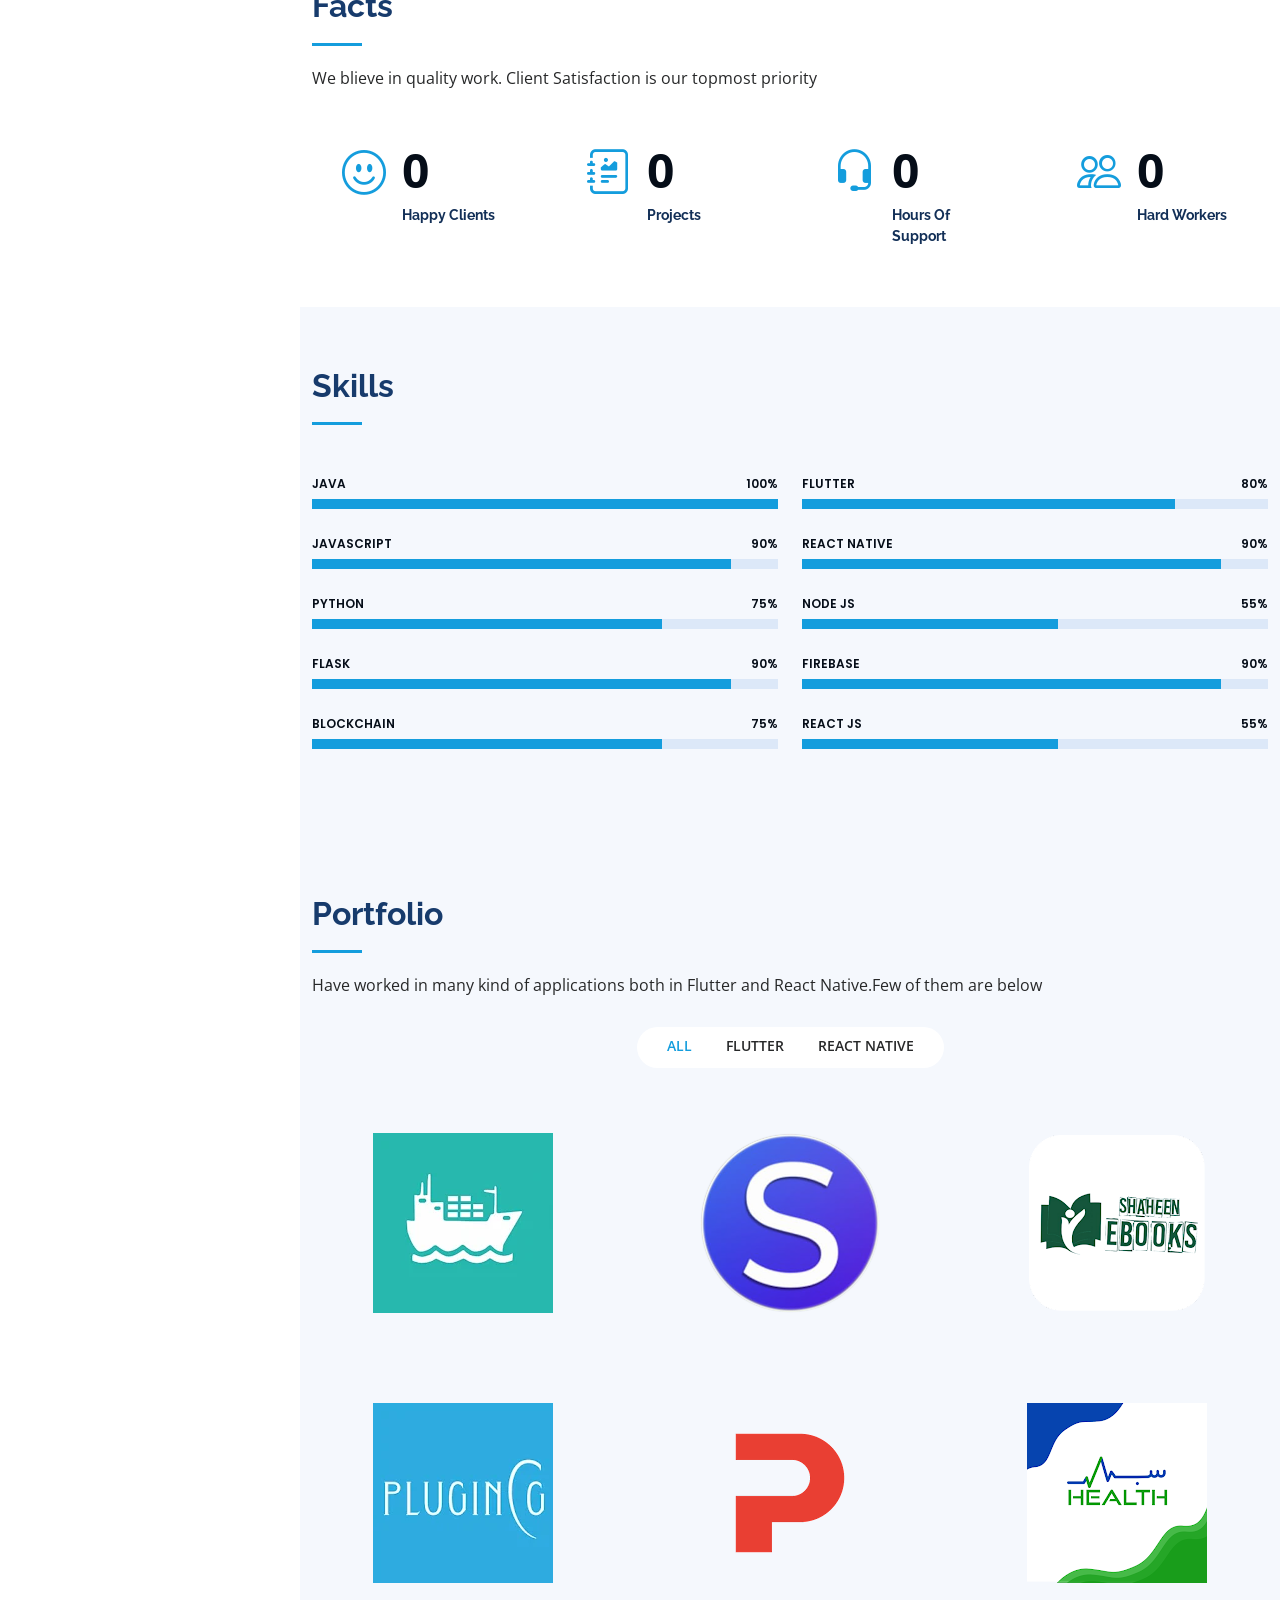
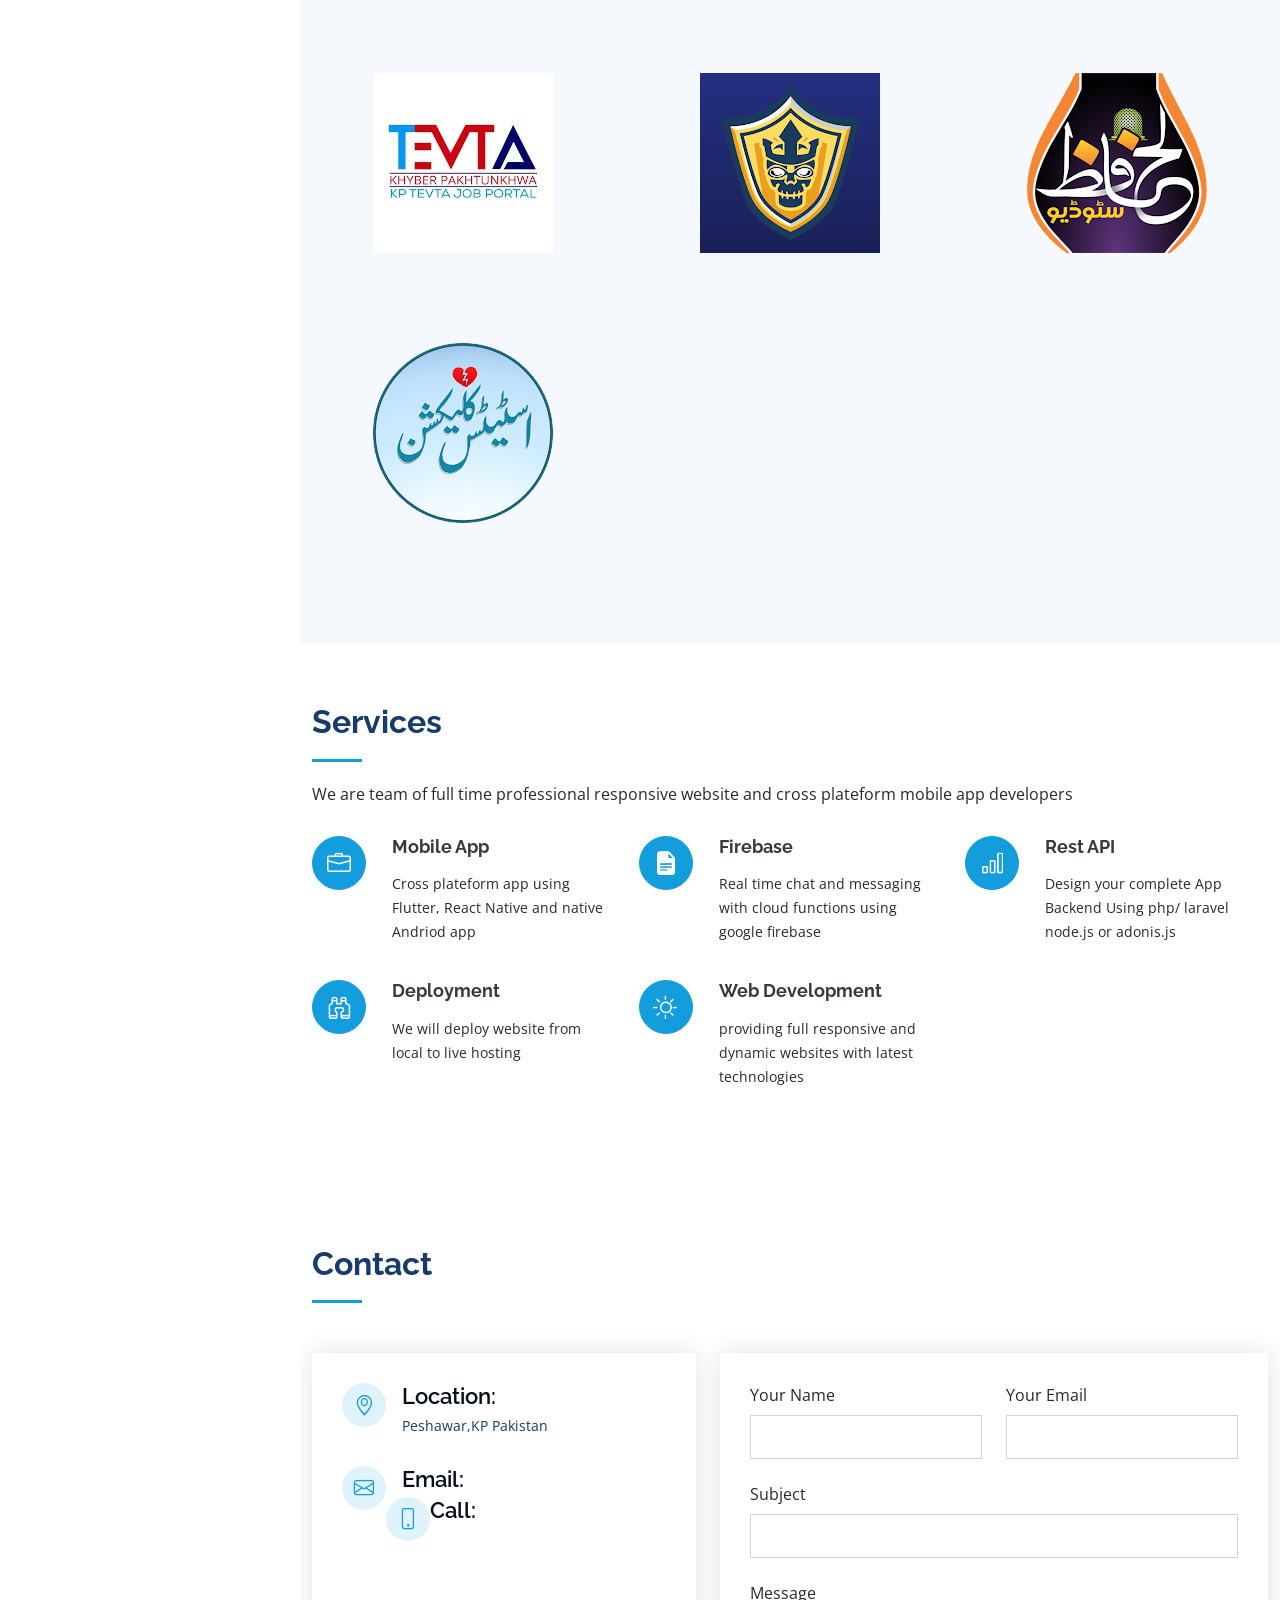
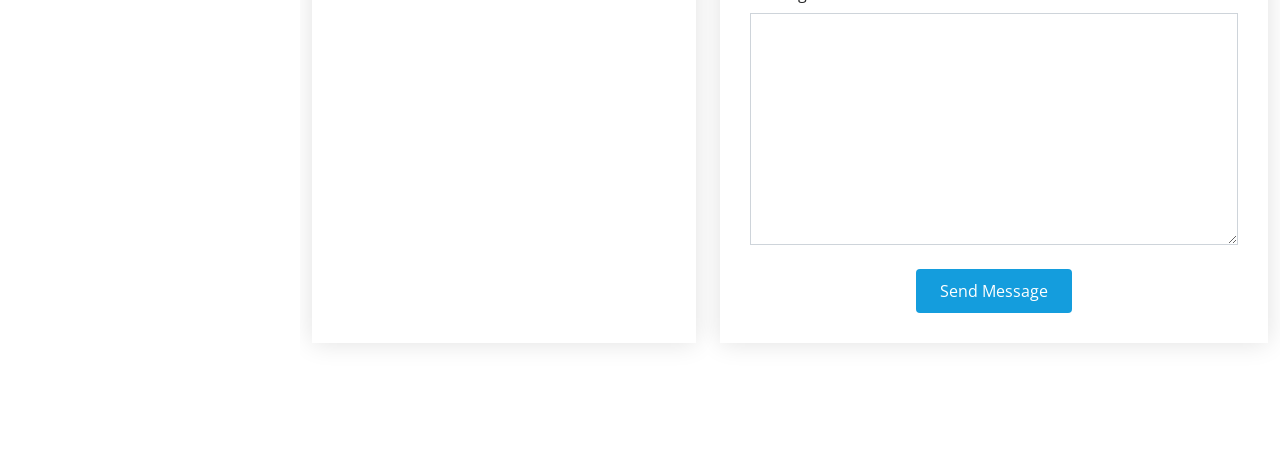
==== commit ed36434d: "12" ====
--- a/index.html
+++ b/index.html
@@ -57,10 +57,12 @@
         <h1 class="text-light"><a href="index.html">Faisal Khalid</a></h1>
         <div class="social-links mt-3 text-center">
           <a href="https://twitter.com/?lang=en" class="twitter"><i class="bx bxl-twitter"></i></a>
-          <a href="https://www.facebook.com/PrimeKhan555" class="facebook"><i class="bx bxl-facebook"></i></a>
+          <!-- "https://www.facebook.com/PrimeKhan555" -->
+          <a href='#' class="facebook"><i class="bx bxl-facebook"></i></a>
           <a href="#" class="instagram"><i class="bx bxl-instagram"></i></a>
           <a href="#" class="google-plus"><i class="bx bxl-skype"></i></a>
-          <a href="https://www.linkedin.com/in/faisal-khalid3535" class="linkedin"><i class="bx bxl-linkedin"></i></a>
+          <!-- https://www.linkedin.com/in/faisal-khalid3535 -->
+          <a href="#" class="linkedin"><i class="bx bxl-linkedin"></i></a>
         </div>
       </div>
 
@@ -658,13 +660,13 @@
               <div class="email">
                 <i class="bi bi-envelope"></i>
                 <h4>Email:</h4>
-                <p>faisalkhalid3535@gmail.com</p>
+                <!-- <p>faisalkhalid3535@gmail.com</p> -->
               </div>
 
               <div class="phone">
                 <i class="bi bi-phone"></i>
                 <h4>Call:</h4>
-                <p>+92 342 9188353</p>
+                <!-- <p>+92 342 9188353</p> -->
               </div>
 
               <iframe
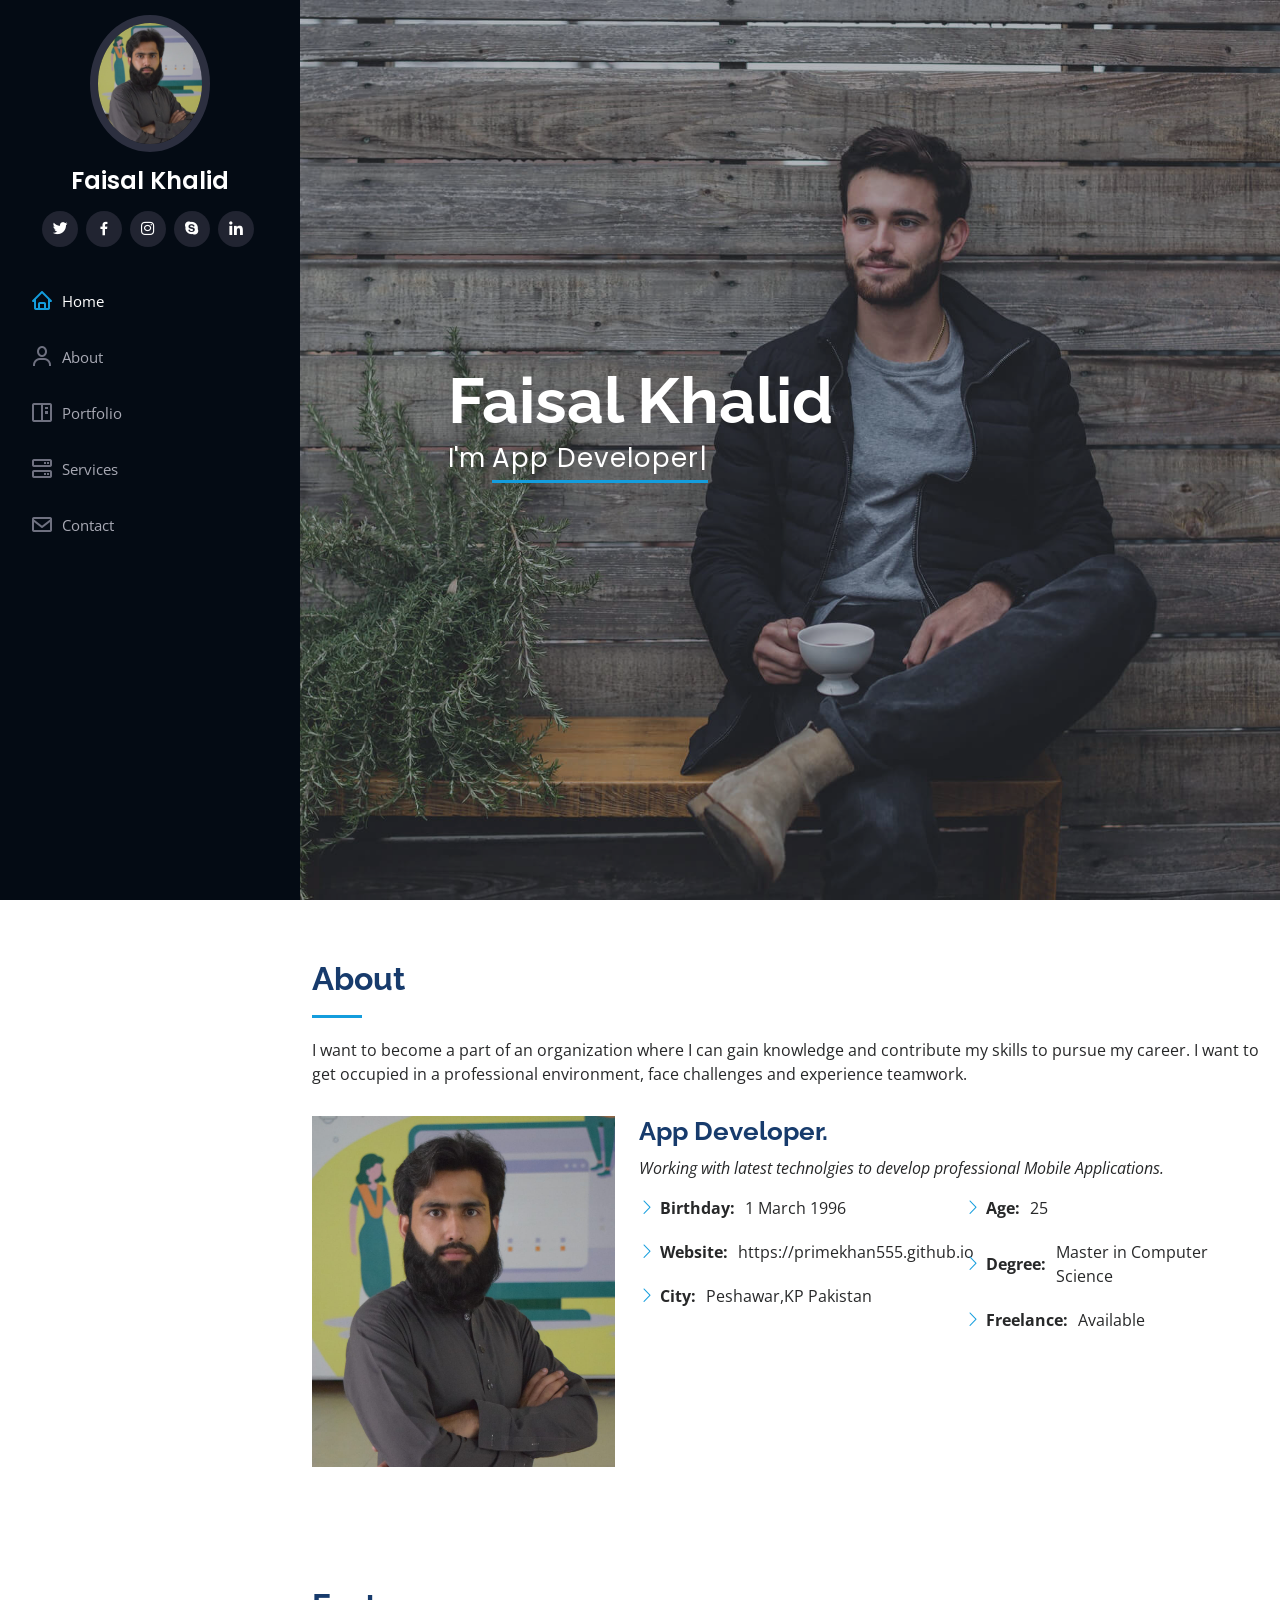
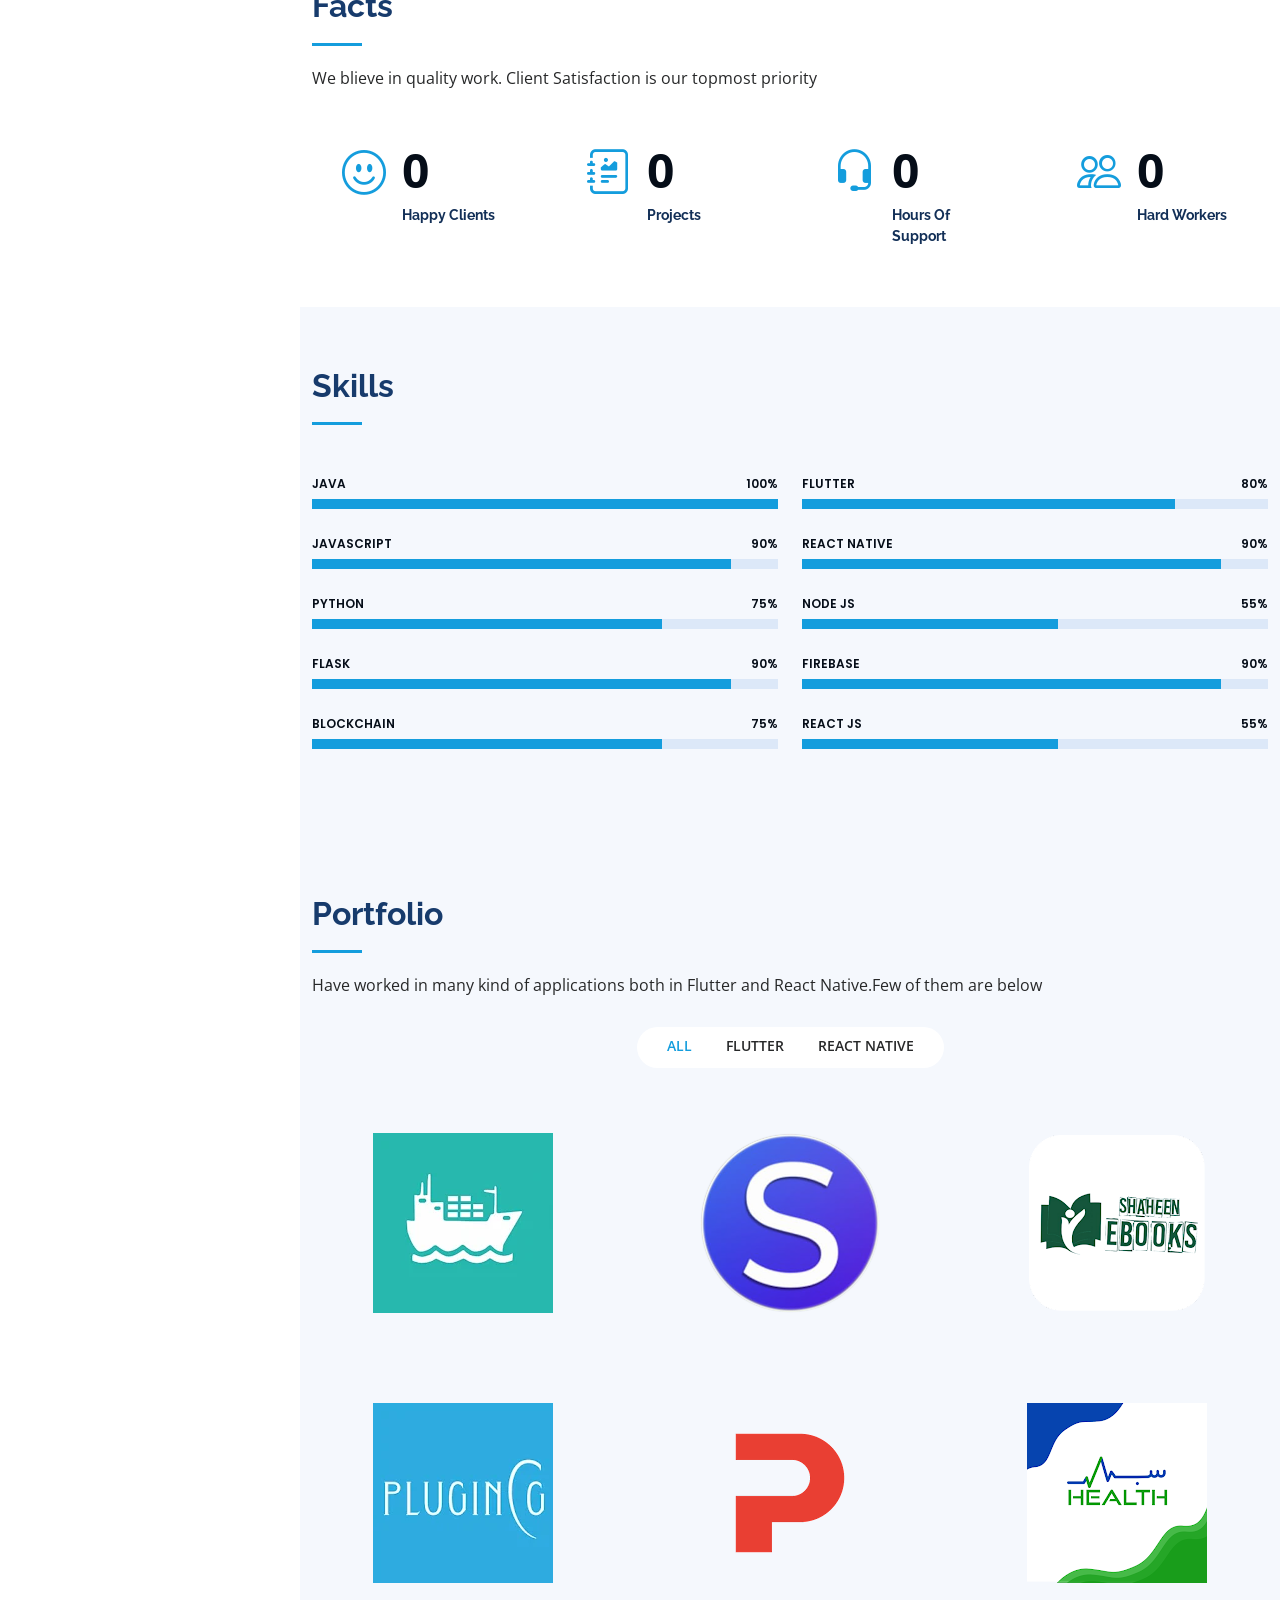
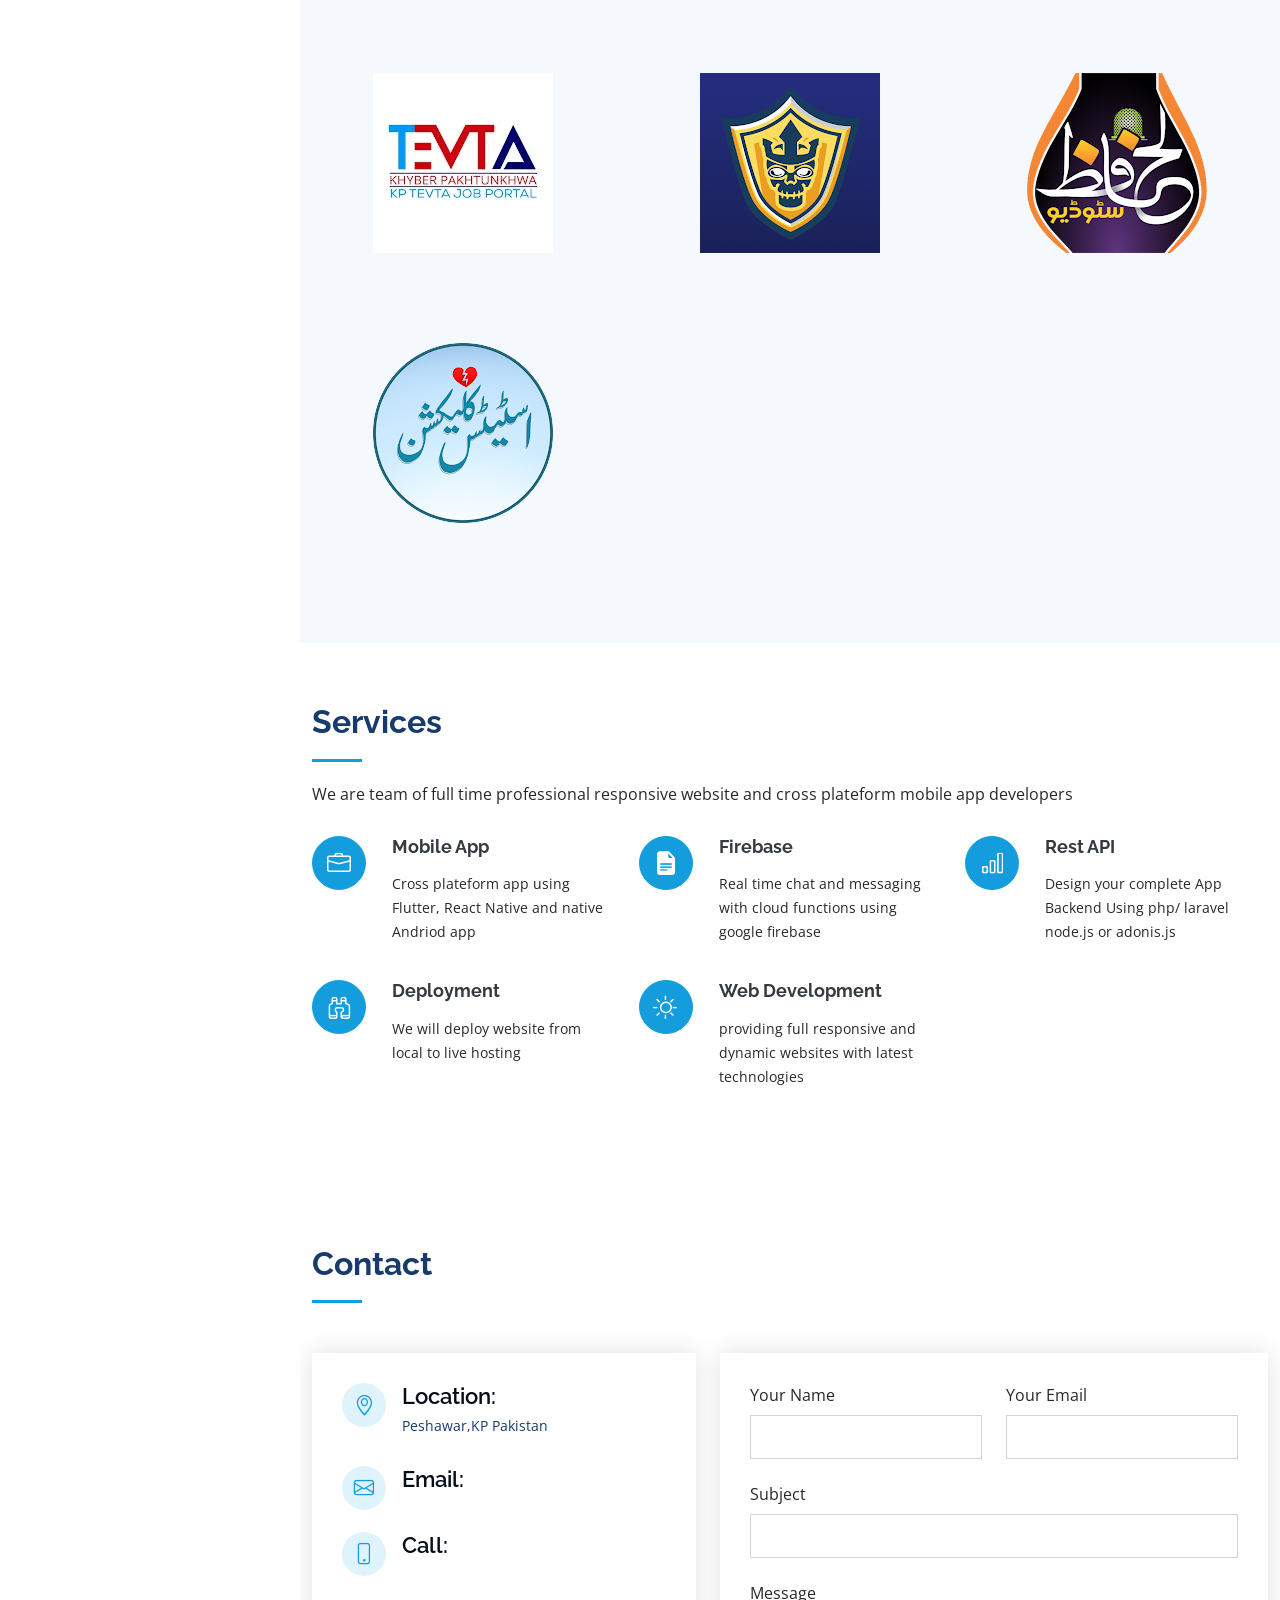
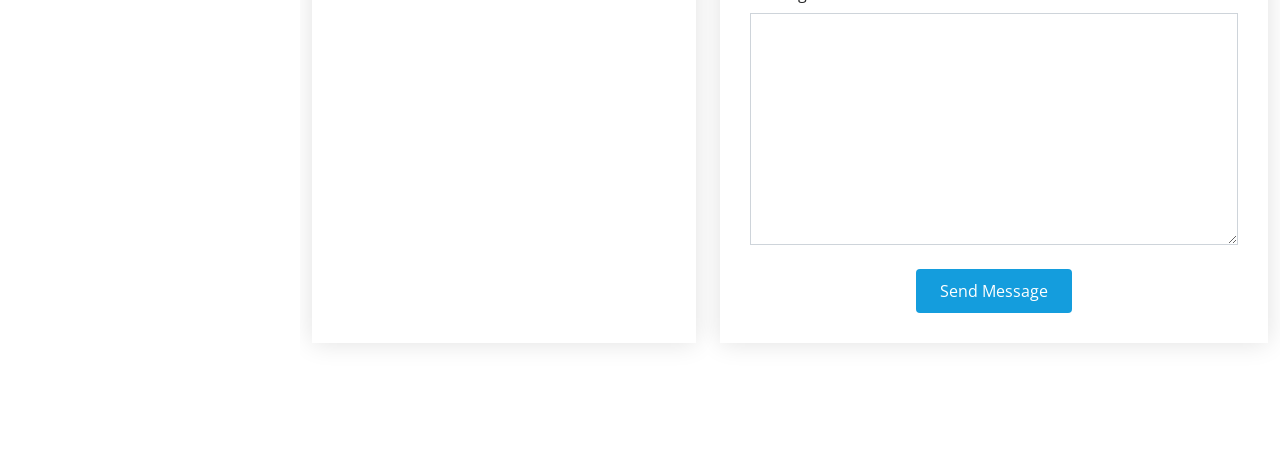
==== commit 2d89f1ed: "12" ====
--- a/index.html
+++ b/index.html
@@ -661,12 +661,14 @@
                 <i class="bi bi-envelope"></i>
                 <h4>Email:</h4>
                 <!-- <p>faisalkhalid3535@gmail.com</p> -->
+                <p></p>
               </div>
 
               <div class="phone">
                 <i class="bi bi-phone"></i>
                 <h4>Call:</h4>
                 <!-- <p>+92 342 9188353</p> -->
+                <p></p>
               </div>
 
               <iframe
